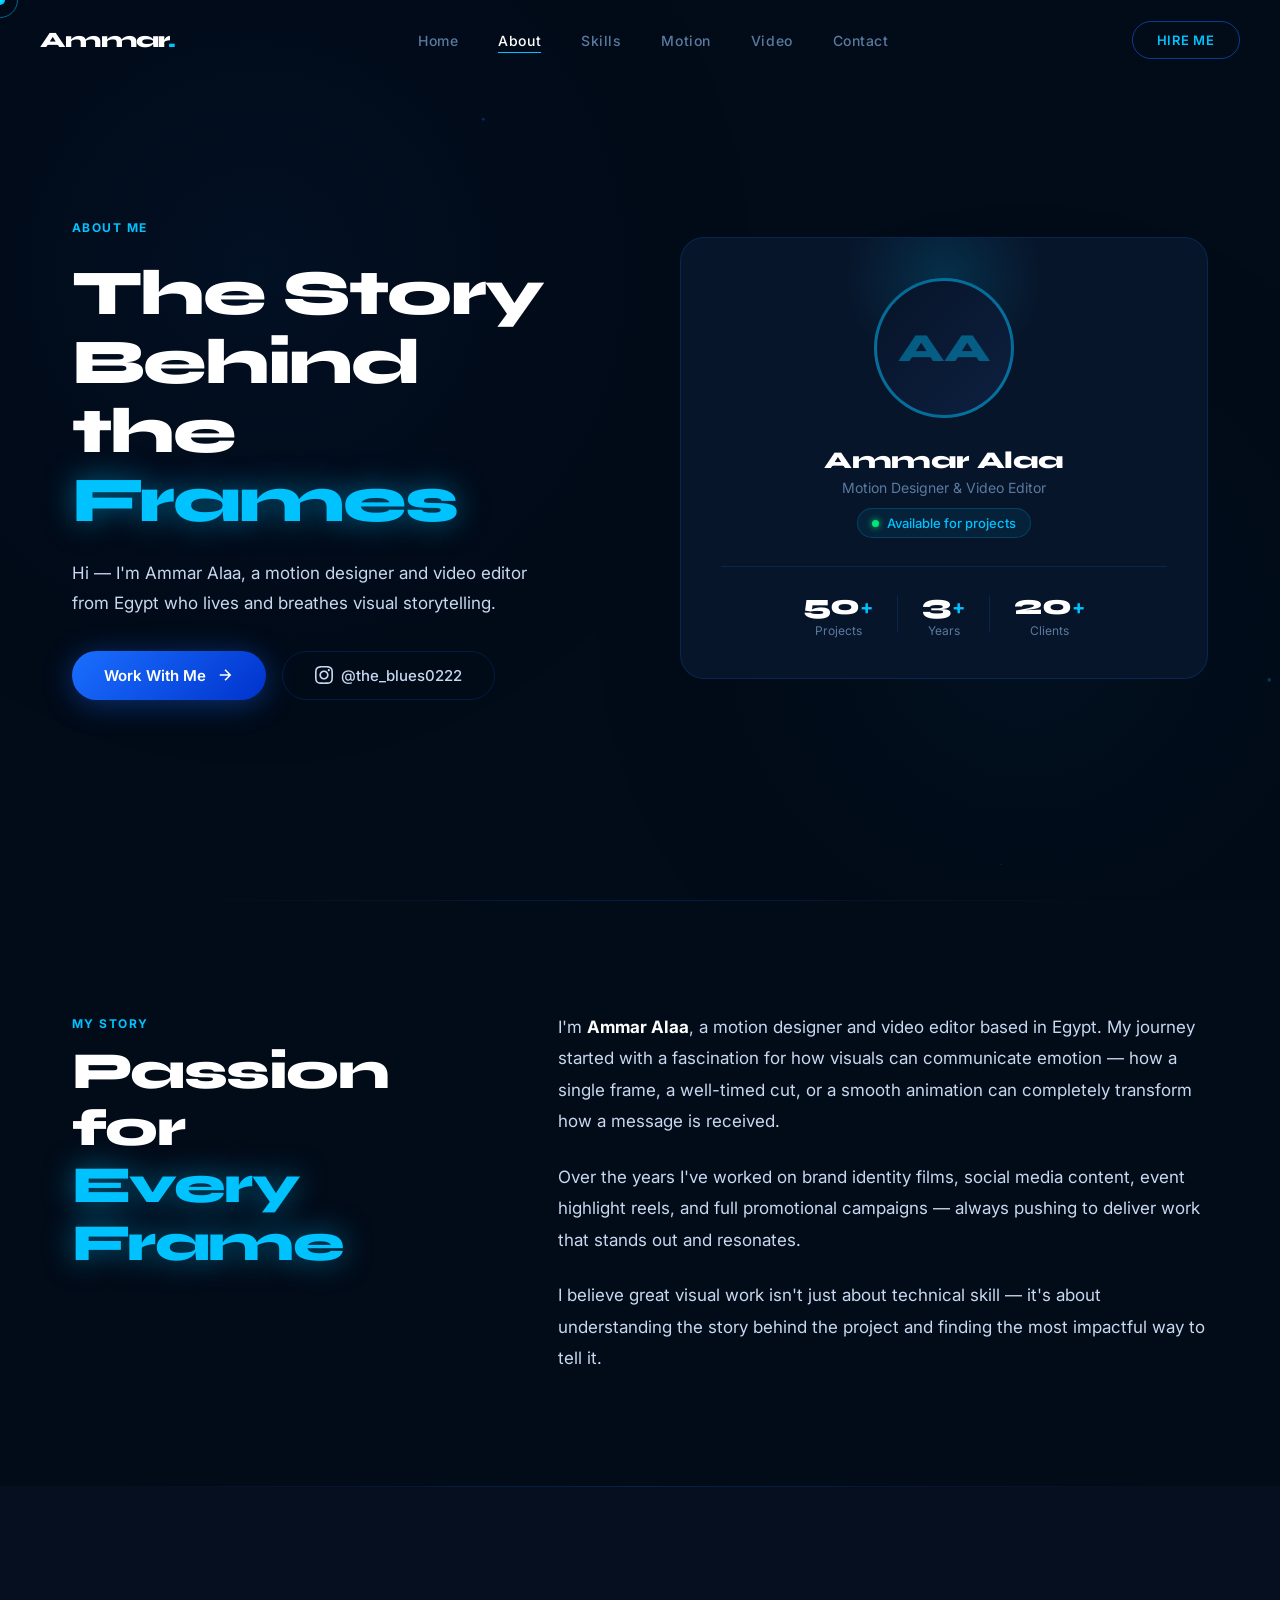
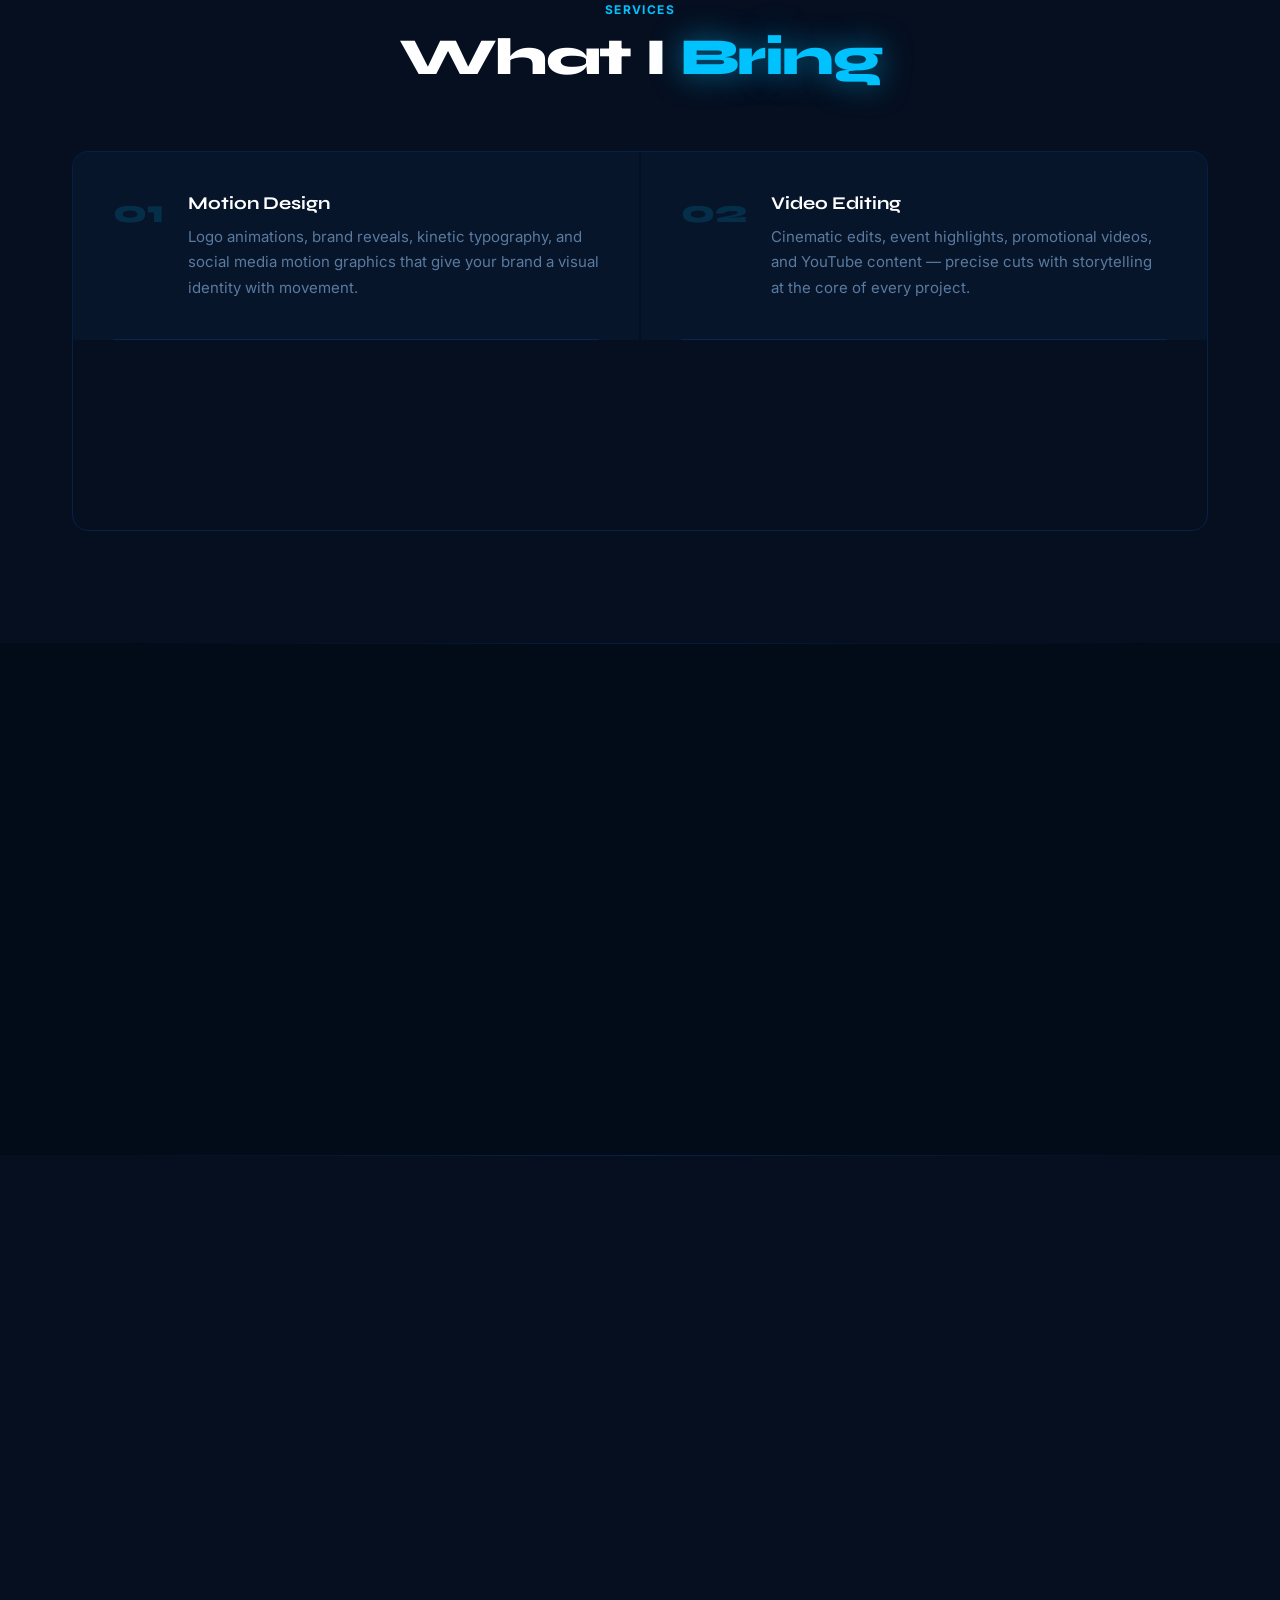
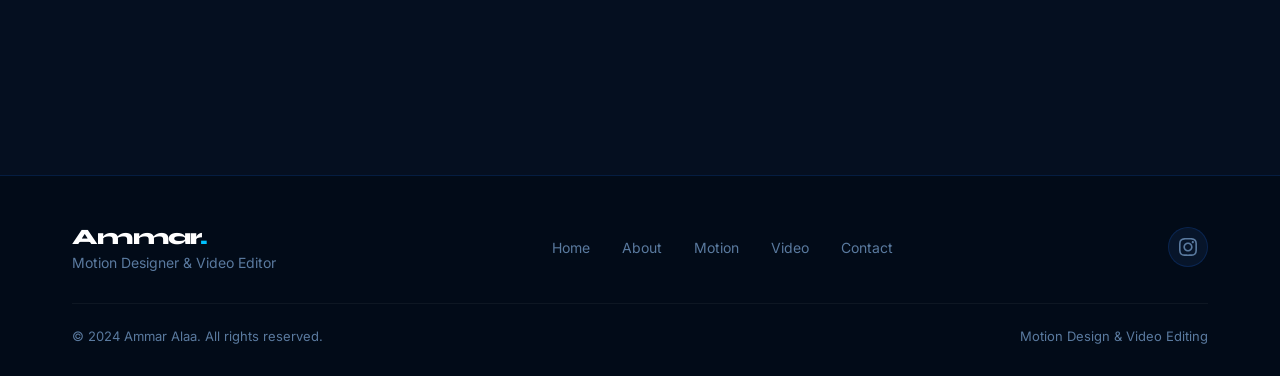
==== about.html @ 3b9b9206 "fix: redesign hero, add logo image, create about page, modernize layout - Hero title: replaced overs" ====
<!DOCTYPE html>
<html lang="en">
<head>
  <meta charset="UTF-8" />
  <meta name="viewport" content="width=device-width, initial-scale=1.0" />
  <title>About — Ammar Alaa | Motion Designer & Video Editor</title>
  <link rel="stylesheet" href="css/style.css" />
  <link rel="stylesheet" href="css/about.css" />
  <link rel="preconnect" href="https://fonts.googleapis.com" />
  <link rel="preconnect" href="https://fonts.gstatic.com" crossorigin />
  <link href="https://fonts.googleapis.com/css2?family=Inter:wght@300;400;500;600;700;800;900&family=Syne:wght@400;500;600;700;800&display=swap" rel="stylesheet" />
</head>
<body>

  <!-- ─── Cursor ─────────────────────────────────────────── -->
  <div class="cursor" id="cursor"></div>
  <div class="cursor-follower" id="cursorFollower"></div>

  <!-- ─── Canvas Background ─────────────────────────────── -->
  <canvas id="bgCanvas"></canvas>

  <!-- ─── Navbar ─────────────────────────────────────────── -->
  <nav class="navbar" id="navbar">
    <a href="index.html" class="nav-logo">
      <img
        src="https://instagram.faly2-1.fna.fbcdn.net/v/t51.82787-19/651922270_18061368350385548_8269420664174821227_n.jpg?efg=eyJ2ZW5jb2RlX3RhZyI6InByb2ZpbGVfcGljLmRqYW5nby4xMDI0LmMyIn0&_nc_ht=instagram.faly2-1.fna.fbcdn.net&_nc_cat=108&_nc_oc=Q6cZ2QFDdHZaktweXOfIg-q0V2TVyUy2GAs2H-69pgtvbw1xKT713alIkFPLZLq218GkVqU&_nc_ohc=6-LmdIyj-yIQ7kNvwHAv8wm&_nc_gid=FzUdGwD9I2L6NrF597cDgA&edm=AP4sbd4BAAAA&ccb=7-5&oh=00_AfyL0ijOa1xOjKyhLEGJe7URQNsnZUNvDwJ5S4Y51QqlrQ&oe=69BF1D57&_nc_sid=7a9f4b"
        alt="Ammar Alaa"
        class="nav-logo-img"
        onerror="this.style.display='none';"
      />
      <span class="logo-name">Ammar<span class="logo-dot">.</span></span>
    </a>
    <ul class="nav-links" id="navLinks">
      <li><a href="index.html" class="nav-link">Home</a></li>
      <li><a href="about.html" class="nav-link active">About</a></li>
      <li><a href="index.html#skills" class="nav-link">Skills</a></li>
      <li><a href="index.html#motion" class="nav-link">Motion</a></li>
      <li><a href="index.html#video" class="nav-link">Video</a></li>
      <li><a href="index.html#contact" class="nav-link">Contact</a></li>
    </ul>
    <a href="index.html#contact" class="btn-nav">Hire Me</a>
    <button class="hamburger" id="hamburger" aria-label="menu">
      <span></span><span></span><span></span>
    </button>
  </nav>

  <!-- ─── ABOUT HERO ─────────────────────────────────────── -->
  <section class="about-hero">
    <div class="container">
      <div class="about-hero-inner">
        <div class="about-hero-text">
          <p class="section-tag reveal-up">About Me</p>
          <h1 class="about-hero-title reveal-up">
            The Story<br/>Behind the<br/><em class="glow-text">Frames</em>
          </h1>
          <p class="about-hero-sub reveal-up">
            Hi — I'm Ammar Alaa, a motion designer and video editor from Egypt
            who lives and breathes visual storytelling.
          </p>
          <div class="about-hero-cta reveal-up">
            <a href="index.html#contact" class="btn-primary">
              <span>Work With Me</span>
              <svg viewBox="0 0 24 24" fill="none" stroke="currentColor" stroke-width="2"><path d="M5 12h14M12 5l7 7-7 7"/></svg>
            </a>
            <a href="https://www.instagram.com/the_blues0222" target="_blank" rel="noopener" class="btn-ghost">
              <svg viewBox="0 0 24 24" fill="currentColor" style="width:18px;height:18px"><path d="M12 2.163c3.204 0 3.584.012 4.85.07 3.252.148 4.771 1.691 4.919 4.919.058 1.265.069 1.645.069 4.849 0 3.205-.012 3.584-.069 4.849-.149 3.225-1.664 4.771-4.919 4.919-1.266.058-1.644.07-4.85.07-3.204 0-3.584-.012-4.849-.07-3.26-.149-4.771-1.699-4.919-4.92-.058-1.265-.07-1.644-.07-4.849 0-3.204.013-3.583.07-4.849.149-3.227 1.664-4.771 4.919-4.919 1.266-.057 1.645-.069 4.849-.069zm0-2.163c-3.259 0-3.667.014-4.947.072-4.358.2-6.78 2.618-6.98 6.98-.059 1.281-.073 1.689-.073 4.948 0 3.259.014 3.668.072 4.948.2 4.358 2.618 6.78 6.98 6.98 1.281.058 1.689.072 4.948.072 3.259 0 3.668-.014 4.948-.072 4.354-.2 6.782-2.618 6.979-6.98.059-1.28.073-1.689.073-4.948 0-3.259-.014-3.667-.072-4.947-.196-4.354-2.617-6.78-6.979-6.98-1.281-.059-1.69-.073-4.949-.073zm0 5.838c-3.403 0-6.162 2.759-6.162 6.162s2.759 6.163 6.162 6.163 6.162-2.759 6.162-6.163c0-3.403-2.759-6.162-6.162-6.162zm0 10.162c-2.209 0-4-1.79-4-4 0-2.209 1.791-4 4-4s4 1.791 4 4c0 2.21-1.791 4-4 4zm6.406-11.845c-.796 0-1.441.645-1.441 1.44s.645 1.44 1.441 1.44c.795 0 1.439-.645 1.439-1.44s-.644-1.44-1.439-1.44z"/></svg>
              @the_blues0222
            </a>
          </div>
        </div>
        <div class="about-hero-visual reveal-right">
          <div class="profile-card">
            <div class="profile-photo-wrap">
              <img
                src="https://instagram.faly2-1.fna.fbcdn.net/v/t51.82787-19/651922270_18061368350385548_8269420664174821227_n.jpg?efg=eyJ2ZW5jb2RlX3RhZyI6InByb2ZpbGVfcGljLmRqYW5nby4xMDI0LmMyIn0&_nc_ht=instagram.faly2-1.fna.fbcdn.net&_nc_cat=108&_nc_oc=Q6cZ2QFDdHZaktweXOfIg-q0V2TVyUy2GAs2H-69pgtvbw1xKT713alIkFPLZLq218GkVqU&_nc_ohc=6-LmdIyj-yIQ7kNvwHAv8wm&_nc_gid=FzUdGwD9I2L6NrF597cDgA&edm=AP4sbd4BAAAA&ccb=7-5&oh=00_AfyL0ijOa1xOjKyhLEGJe7URQNsnZUNvDwJ5S4Y51QqlrQ&oe=69BF1D57&_nc_sid=7a9f4b"
                alt="Ammar Alaa"
                class="profile-photo"
                onerror="this.parentElement.innerHTML='<div class=\'profile-photo-fallback\'>AA</div>'"
              />
              <div class="profile-ring"></div>
              <div class="profile-ring-2"></div>
            </div>
            <div class="profile-info">
              <h2>Ammar Alaa</h2>
              <p>Motion Designer & Video Editor</p>
              <div class="profile-status">
                <span class="pulse-dot"></span>
                Available for projects
              </div>
            </div>
            <div class="profile-stats">
              <div class="pstat">
                <span class="pstat-num" data-count="50">0</span><span class="pstat-plus">+</span>
                <span class="pstat-label">Projects</span>
              </div>
              <div class="pstat-sep"></div>
              <div class="pstat">
                <span class="pstat-num" data-count="3">0</span><span class="pstat-plus">+</span>
                <span class="pstat-label">Years</span>
              </div>
              <div class="pstat-sep"></div>
              <div class="pstat">
                <span class="pstat-num" data-count="20">0</span><span class="pstat-plus">+</span>
                <span class="pstat-label">Clients</span>
              </div>
            </div>
          </div>
        </div>
      </div>
    </div>
  </section>

  <!-- ─── BIO SECTION ────────────────────────────────────── -->
  <section class="bio-section section">
    <div class="container">
      <div class="bio-grid">
        <div class="bio-col reveal-left">
          <p class="section-tag">My Story</p>
          <h2 class="section-title">Passion for<br/><em class="glow-text">Every Frame</em></h2>
        </div>
        <div class="bio-col reveal-right">
          <p class="bio-text">
            I'm <strong>Ammar Alaa</strong>, a motion designer and video editor based in Egypt.
            My journey started with a fascination for how visuals can communicate emotion —
            how a single frame, a well-timed cut, or a smooth animation can completely transform
            how a message is received.
          </p>
          <p class="bio-text">
            Over the years I've worked on brand identity films, social media content,
            event highlight reels, and full promotional campaigns — always pushing to
            deliver work that stands out and resonates.
          </p>
          <p class="bio-text">
            I believe great visual work isn't just about technical skill — it's about
            understanding the story behind the project and finding the most impactful
            way to tell it.
          </p>
        </div>
      </div>
    </div>
  </section>

  <!-- ─── WHAT I DO ──────────────────────────────────────── -->
  <section class="services-section section section-alt">
    <div class="container">
      <div class="section-header reveal-up">
        <p class="section-tag">Services</p>
        <h2 class="section-title">What I <em class="glow-text">Bring</em></h2>
      </div>
      <div class="services-grid">
        <div class="service-item reveal-up" style="--delay:.05s">
          <div class="service-num">01</div>
          <div class="service-content">
            <h3>Motion Design</h3>
            <p>Logo animations, brand reveals, kinetic typography, and social media motion graphics
            that give your brand a visual identity with movement.</p>
          </div>
        </div>
        <div class="service-item reveal-up" style="--delay:.12s">
          <div class="service-num">02</div>
          <div class="service-content">
            <h3>Video Editing</h3>
            <p>Cinematic edits, event highlights, promotional videos, and YouTube content —
            precise cuts with storytelling at the core of every project.</p>
          </div>
        </div>
        <div class="service-item reveal-up" style="--delay:.19s">
          <div class="service-num">03</div>
          <div class="service-content">
            <h3>Visual Effects</h3>
            <p>Compositing, VFX integration, green screen, color grading, and post-production
            work that elevates raw footage into polished final pieces.</p>
          </div>
        </div>
        <div class="service-item reveal-up" style="--delay:.26s">
          <div class="service-num">04</div>
          <div class="service-content">
            <h3>Social Content</h3>
            <p>Short-form content designed for Instagram Reels, TikTok, YouTube Shorts —
            fast, engaging, and crafted to stop the scroll.</p>
          </div>
        </div>
      </div>
    </div>
  </section>

  <!-- ─── TOOLS & SOFTWARE ───────────────────────────────── -->
  <section class="tools-section section">
    <div class="container">
      <div class="section-header reveal-up">
        <p class="section-tag">Toolkit</p>
        <h2 class="section-title">Tools I <em class="glow-text">Master</em></h2>
      </div>
      <div class="tools-grid">
        <div class="tool-card reveal-up" style="--delay:.05s">
          <div class="tool-icon ae">AE</div>
          <span>After Effects</span>
        </div>
        <div class="tool-card reveal-up" style="--delay:.1s">
          <div class="tool-icon pr">Pr</div>
          <span>Premiere Pro</span>
        </div>
        <div class="tool-card reveal-up" style="--delay:.15s">
          <div class="tool-icon ps">Ps</div>
          <span>Photoshop</span>
        </div>
        <div class="tool-card reveal-up" style="--delay:.2s">
          <div class="tool-icon ai">Ai</div>
          <span>Illustrator</span>
        </div>
        <div class="tool-card reveal-up" style="--delay:.25s">
          <div class="tool-icon dv">DV</div>
          <span>DaVinci Resolve</span>
        </div>
        <div class="tool-card reveal-up" style="--delay:.3s">
          <div class="tool-icon c4">C4D</div>
          <span>Cinema 4D</span>
        </div>
      </div>
    </div>
  </section>

  <!-- ─── CTA BANNER ─────────────────────────────────────── -->
  <section class="cta-banner section">
    <div class="container">
      <div class="cta-inner reveal-up">
        <div class="cta-glow-orb"></div>
        <p class="section-tag">Ready to Start?</p>
        <h2 class="cta-title">Let's Build Something<br/><em class="glow-text">Remarkable</em></h2>
        <p class="cta-sub">Have a project in mind? Let's talk about it.</p>
        <div class="cta-btns">
          <a href="index.html#contact" class="btn-primary">
            <span>Get In Touch</span>
            <svg viewBox="0 0 24 24" fill="none" stroke="currentColor" stroke-width="2"><path d="M22 2L11 13M22 2l-7 20-4-9-9-4 20-7z"/></svg>
          </a>
          <a href="index.html#motion" class="btn-ghost">View My Work</a>
        </div>
      </div>
    </div>
  </section>

  <!-- ─── FOOTER ─────────────────────────────────────────── -->
  <footer class="footer">
    <div class="container">
      <div class="footer-top">
        <div class="footer-logo">
          <span class="logo-name">Ammar<span class="logo-dot">.</span></span>
          <p>Motion Designer & Video Editor</p>
        </div>
        <nav class="footer-nav">
          <a href="index.html">Home</a>
          <a href="about.html">About</a>
          <a href="index.html#motion">Motion</a>
          <a href="index.html#video">Video</a>
          <a href="index.html#contact">Contact</a>
        </nav>
        <div class="footer-social">
          <a href="https://www.instagram.com/the_blues0222" target="_blank" rel="noopener" aria-label="Instagram">
            <svg viewBox="0 0 24 24" fill="currentColor"><path d="M12 2.163c3.204 0 3.584.012 4.85.07 3.252.148 4.771 1.691 4.919 4.919.058 1.265.069 1.645.069 4.849 0 3.205-.012 3.584-.069 4.849-.149 3.225-1.664 4.771-4.919 4.919-1.266.058-1.644.07-4.85.07-3.204 0-3.584-.012-4.849-.07-3.26-.149-4.771-1.699-4.919-4.92-.058-1.265-.07-1.644-.07-4.849 0-3.204.013-3.583.07-4.849.149-3.227 1.664-4.771 4.919-4.919 1.266-.057 1.645-.069 4.849-.069zm0-2.163c-3.259 0-3.667.014-4.947.072-4.358.2-6.78 2.618-6.98 6.98-.059 1.281-.073 1.689-.073 4.948 0 3.259.014 3.668.072 4.948.2 4.358 2.618 6.78 6.98 6.98 1.281.058 1.689.072 4.948.072 3.259 0 3.668-.014 4.948-.072 4.354-.2 6.782-2.618 6.979-6.98.059-1.28.073-1.689.073-4.948 0-3.259-.014-3.667-.072-4.947-.196-4.354-2.617-6.78-6.979-6.98-1.281-.059-1.69-.073-4.949-.073zm0 5.838c-3.403 0-6.162 2.759-6.162 6.162s2.759 6.163 6.162 6.163 6.162-2.759 6.162-6.163c0-3.403-2.759-6.162-6.162-6.162zm0 10.162c-2.209 0-4-1.79-4-4 0-2.209 1.791-4 4-4s4 1.791 4 4c0 2.21-1.791 4-4 4zm6.406-11.845c-.796 0-1.441.645-1.441 1.44s.645 1.44 1.441 1.44c.795 0 1.439-.645 1.439-1.44s-.644-1.44-1.439-1.44z"/></svg>
          </a>
        </div>
      </div>
      <div class="footer-bottom">
        <p>© 2024 Ammar Alaa. All rights reserved.</p>
        <p>Motion Design & Video Editing</p>
      </div>
    </div>
  </footer>

  <script src="js/main.js"></script>
</body>
</html>
---- css/style.css ----
/* ══════════════════════════════════════════════════════
   Ammar Alaa Portfolio — Main Stylesheet
   Color Palette: Deep Navy + Electric Blue Neon
   ══════════════════════════════════════════════════════ */

/* ─── Variables ───────────────────────────────────────── */
:root {
  --bg:           #020b18;
  --bg-2:         #050f20;
  --bg-card:      #07152a;
  --bg-card-2:    #091a35;
  --blue:         #1a6fff;
  --blue-neon:    #00c2ff;
  --blue-dark:    #0033cc;
  --blue-glow:    rgba(26, 111, 255, 0.25);
  --blue-glow-2:  rgba(0, 194, 255, 0.15);
  --white:        #ffffff;
  --text:         #c8d8f0;
  --text-muted:   #5a7a9f;
  --border:       rgba(26, 111, 255, 0.18);
  --border-hover: rgba(26, 111, 255, 0.5);
  --radius:       16px;
  --radius-sm:    10px;
  --nav-h:        80px;
  --font-sans:    'Inter', system-ui, sans-serif;
  --font-display: 'Syne', 'Inter', sans-serif;
  --transition:   0.35s cubic-bezier(0.4, 0, 0.2, 1);
}

/* ─── Reset ───────────────────────────────────────────── */
*, *::before, *::after { box-sizing: border-box; margin: 0; padding: 0; }
html { scroll-behavior: smooth; font-size: 16px; }
body {
  font-family: var(--font-sans);
  background: var(--bg);
  color: var(--text);
  overflow-x: hidden;
  cursor: none;
}
a { text-decoration: none; color: inherit; }
ul { list-style: none; }
img, video { max-width: 100%; display: block; }
button { cursor: none; border: none; background: none; font: inherit; }

/* ─── Custom Cursor ───────────────────────────────────── */
.cursor {
  position: fixed;
  width: 10px;
  height: 10px;
  background: var(--blue-neon);
  border-radius: 50%;
  pointer-events: none;
  z-index: 9999;
  transform: translate(-50%, -50%);
  transition: width .15s, height .15s, opacity .15s;
  mix-blend-mode: screen;
}
.cursor-follower {
  position: fixed;
  width: 36px;
  height: 36px;
  border: 1.5px solid rgba(0, 194, 255, 0.5);
  border-radius: 50%;
  pointer-events: none;
  z-index: 9998;
  transform: translate(-50%, -50%);
  transition: all .12s ease;
}
body:hover .cursor { opacity: 1; }

/* ─── Canvas Background ───────────────────────────────── */
#bgCanvas {
  position: fixed;
  top: 0; left: 0;
  width: 100%; height: 100%;
  z-index: 0;
  pointer-events: none;
}

/* ─── Container ───────────────────────────────────────── */
.container {
  max-width: 1200px;
  margin: 0 auto;
  padding: 0 2rem;
  position: relative;
  z-index: 1;
}

/* ─── Navbar ──────────────────────────────────────────── */
.navbar {
  position: fixed;
  top: 0; left: 0; right: 0;
  height: var(--nav-h);
  display: flex;
  align-items: center;
  justify-content: space-between;
  padding: 0 2.5rem;
  z-index: 100;
  transition: background var(--transition), backdrop-filter var(--transition), border-bottom var(--transition);
}
.navbar.scrolled {
  background: rgba(2, 11, 24, 0.85);
  backdrop-filter: blur(20px);
  border-bottom: 1px solid var(--border);
}
/* Logo */
.nav-logo {
  display: flex;
  align-items: center;
  gap: .75rem;
  text-decoration: none;
}
.nav-logo-img {
  width: 38px;
  height: 38px;
  border-radius: 50%;
  object-fit: cover;
  border: 2px solid rgba(0, 194, 255, 0.45);
  box-shadow: 0 0 14px rgba(0, 194, 255, 0.3);
  flex-shrink: 0;
}
.logo-name {
  font-family: var(--font-display);
  font-size: 1.375rem;
  font-weight: 800;
  color: var(--white);
  letter-spacing: -0.03em;
}
.logo-text {
  font-family: var(--font-display);
  font-size: 1.375rem;
  font-weight: 800;
  color: var(--white);
  letter-spacing: -0.03em;
  align-items: center;
}
.logo-dot { color: var(--blue-neon); }
.nav-links {
  display: flex;
  gap: 2.5rem;
  align-items: center;
}
.nav-link {
  font-size: .875rem;
  font-weight: 500;
  color: var(--text-muted);
  letter-spacing: .04em;
  transition: color var(--transition);
  position: relative;
}
.nav-link::after {
  content: '';
  position: absolute;
  bottom: -4px; left: 0;
  width: 0; height: 1px;
  background: var(--blue-neon);
  transition: width var(--transition);
}
.nav-link:hover, .nav-link.active { color: var(--white); }
.nav-link:hover::after, .nav-link.active::after { width: 100%; }

.btn-nav {
  font-size: .8125rem;
  font-weight: 600;
  letter-spacing: .06em;
  text-transform: uppercase;
  padding: .625rem 1.5rem;
  border: 1.5px solid var(--border-hover);
  border-radius: 100px;
  color: var(--blue-neon);
  transition: all var(--transition);
}
.btn-nav:hover {
  background: var(--blue-glow);
  border-color: var(--blue-neon);
  box-shadow: 0 0 20px var(--blue-glow);
}
.hamburger {
  display: none;
  flex-direction: column;
  gap: 5px;
  padding: 6px;
}
.hamburger span {
  display: block;
  width: 24px;
  height: 2px;
  background: var(--white);
  border-radius: 2px;
  transition: var(--transition);
}
.hamburger.open span:nth-child(1) { transform: translateY(7px) rotate(45deg); }
.hamburger.open span:nth-child(2) { opacity: 0; }
.hamburger.open span:nth-child(3) { transform: translateY(-7px) rotate(-45deg); }

/* ─── Buttons ─────────────────────────────────────────── */
.btn-primary {
  display: inline-flex;
  align-items: center;
  gap: .625rem;
  padding: .875rem 2rem;
  background: linear-gradient(135deg, var(--blue), var(--blue-dark));
  color: var(--white);
  font-size: .9375rem;
  font-weight: 600;
  border-radius: 100px;
  transition: all var(--transition);
  box-shadow: 0 4px 30px rgba(26, 111, 255, 0.4);
  position: relative;
  overflow: hidden;
}
.btn-primary::before {
  content: '';
  position: absolute;
  inset: 0;
  background: linear-gradient(135deg, var(--blue-neon), var(--blue));
  opacity: 0;
  transition: opacity var(--transition);
}
.btn-primary:hover { box-shadow: 0 8px 40px rgba(26, 111, 255, 0.6); transform: translateY(-2px); }
.btn-primary:hover::before { opacity: 1; }
.btn-primary span, .btn-primary svg { position: relative; z-index: 1; }
.btn-primary svg { width: 18px; height: 18px; }

.btn-ghost {
  display: inline-flex;
  align-items: center;
  gap: .5rem;
  padding: .875rem 2rem;
  border: 1.5px solid var(--border);
  color: var(--text);
  font-size: .9375rem;
  font-weight: 500;
  border-radius: 100px;
  transition: all var(--transition);
}
.btn-ghost:hover {
  border-color: var(--blue-neon);
  color: var(--white);
  background: var(--blue-glow-2);
}
.btn-full { width: 100%; justify-content: center; border-radius: var(--radius); }

/* ─── Section Shared ──────────────────────────────────── */
.section { padding: 7rem 0; position: relative; z-index: 1; }
.section-alt { background: var(--bg-2); }
.section-header { text-align: center; margin-bottom: 4rem; }
.section-tag {
  display: inline-block;
  font-size: .75rem;
  font-weight: 700;
  letter-spacing: .12em;
  text-transform: uppercase;
  color: var(--blue-neon);
  margin-bottom: .75rem;
}
.section-title {
  font-family: var(--font-display);
  font-size: clamp(2rem, 5vw, 3.25rem);
  font-weight: 800;
  color: var(--white);
  line-height: 1.1;
  letter-spacing: -.03em;
}
.section-desc {
  margin-top: 1rem;
  color: var(--text-muted);
  font-size: 1.0625rem;
  max-width: 540px;
  margin-left: auto;
  margin-right: auto;
}
.glow-text {
  font-style: normal;
  color: var(--blue-neon);
  text-shadow: 0 0 30px rgba(0, 194, 255, 0.5);
}

/* ─── HERO ────────────────────────────────────────────── */
.hero {
  min-height: 100vh;
  display: flex;
  align-items: center;
  justify-content: space-between;
  padding: var(--nav-h) 2.5rem 4rem;
  max-width: 1320px;
  margin: 0 auto;
  gap: 3rem;
  position: relative;
  z-index: 1;
}

.hero-left {
  flex: 1;
  max-width: 600px;
}
.hero-tag {
  display: inline-flex;
  align-items: center;
  gap: .5rem;
  font-size: .8125rem;
  font-weight: 500;
  letter-spacing: .08em;
  color: var(--blue-neon);
  background: rgba(0, 194, 255, 0.1);
  border: 1px solid rgba(0, 194, 255, 0.25);
  padding: .4rem 1rem;
  border-radius: 100px;
  margin-bottom: 1.75rem;
}
.hero-tag::before {
  content: '';
  width: 7px; height: 7px;
  border-radius: 50%;
  background: var(--blue-neon);
  box-shadow: 0 0 8px var(--blue-neon);
  animation: pulse 2s infinite;
}

.hero-role {
  font-size: .8125rem;
  font-weight: 700;
  letter-spacing: .14em;
  text-transform: uppercase;
  color: var(--text-muted);
  margin-bottom: 1rem;
}
.hero-title {
  font-family: var(--font-display);
  font-size: clamp(2.4rem, 4.5vw, 3.75rem);
  font-weight: 900;
  color: var(--white);
  line-height: 1.08;
  letter-spacing: -.03em;
  margin-bottom: 1.5rem;
}
.hero-dot { color: var(--blue-neon); }
.hero-sub {
  font-size: 1.0625rem;
  color: var(--text);
  line-height: 1.7;
  margin-bottom: 2.25rem;
  max-width: 480px;
}
.hero-sub strong { color: var(--white); font-weight: 600; }

.hero-cta {
  display: flex;
  gap: 1rem;
  flex-wrap: wrap;
  margin-bottom: 3.5rem;
}

.hero-stats {
  display: flex;
  align-items: center;
  gap: 2rem;
}
.stat { text-align: center; }
.stat-num {
  font-family: var(--font-display);
  font-size: 2.25rem;
  font-weight: 800;
  color: var(--white);
  line-height: 1;
}
.stat-plus { font-size: 1.5rem; color: var(--blue-neon); font-weight: 700; }
.stat p { font-size: .8125rem; color: var(--text-muted); margin-top: .3rem; }
.stat-divider {
  width: 1px;
  height: 44px;
  background: var(--border);
}

/* ─── Hero Right / Mockup Grid ────────────────────────── */
.hero-right {
  flex: 1;
  max-width: 560px;
  display: flex;
  justify-content: center;
  align-items: center;
}
.mockup-grid {
  position: relative;
  width: 100%;
  height: 520px;
}

.mockup-card {
  position: absolute;
  border-radius: var(--radius);
  overflow: hidden;
  background: var(--bg-card);
  border: 1px solid var(--border);
  cursor: pointer;
  transition: transform var(--transition), box-shadow var(--transition), border-color var(--transition);
}
.mockup-card:hover {
  border-color: var(--border-hover);
  box-shadow: 0 0 40px var(--blue-glow), 0 20px 60px rgba(0,0,0,.5);
}

.card-lg { width: 260px; height: 175px; top: 0; right: 20px; }
.card-sm { width: 180px; height: 130px; top: 200px; right: 80px; }
.card-md { width: 220px; height: 155px; bottom: 80px; right: 10px; }
.card-xs { width: 160px; height: 115px; top: 155px; left: 10px; }

.card-inner {
  position: relative;
  width: 100%;
  height: 100%;
  background: linear-gradient(135deg, #071428 0%, #0a1e3a 100%);
  display: flex;
  flex-direction: column;
  align-items: center;
  justify-content: center;
  gap: 0.75rem;
  padding: 1rem;
}
.card-inner::before {
  content: '';
  position: absolute;
  inset: 0;
  background: repeating-linear-gradient(
    45deg,
    transparent,
    transparent 4px,
    rgba(26, 111, 255, 0.03) 4px,
    rgba(26, 111, 255, 0.03) 5px
  );
}

.card-play {
  width: 44px;
  height: 44px;
  background: rgba(26, 111, 255, 0.15);
  border: 1.5px solid rgba(26, 111, 255, 0.4);
  border-radius: 50%;
  display: flex;
  align-items: center;
  justify-content: center;
  transition: all var(--transition);
  position: relative;
  z-index: 1;
}
.card-play svg {
  width: 18px;
  height: 18px;
  color: var(--blue-neon);
  margin-left: 2px;
}
.mockup-card:hover .card-play {
  background: rgba(0, 194, 255, 0.25);
  border-color: var(--blue-neon);
  box-shadow: 0 0 20px rgba(0, 194, 255, 0.4);
}

.card-label {
  display: flex;
  flex-direction: column;
  align-items: center;
  gap: .25rem;
  position: relative;
  z-index: 1;
}
.card-tag {
  font-size: .65rem;
  font-weight: 600;
  letter-spacing: .1em;
  text-transform: uppercase;
  color: var(--blue-neon);
}
.card-title {
  font-size: .8125rem;
  font-weight: 600;
  color: var(--white);
  text-align: center;
}
.card-xs .card-title { font-size: .75rem; }

.card-glow {
  position: absolute;
  bottom: -20px;
  left: 50%;
  transform: translateX(-50%);
  width: 80%;
  height: 40px;
  background: var(--blue);
  filter: blur(24px);
  opacity: .25;
  border-radius: 50%;
}

/* Floating badges */
.badge-float {
  position: absolute;
  display: flex;
  align-items: center;
  gap: .5rem;
  padding: .5rem 1rem;
  background: rgba(5, 15, 35, 0.9);
  border: 1px solid var(--border);
  border-radius: 100px;
  font-size: .75rem;
  font-weight: 600;
  color: var(--text);
  backdrop-filter: blur(10px);
}
.badge-float-1, .badge-float:first-of-type { bottom: 160px; left: 0; }
.badge-float-2 { bottom: 40px; left: 30px; }
.badge-icon { color: var(--blue-neon); font-size: .875rem; }

/* ─── Floating Animations ─────────────────────────────── */
.floating-1 { animation: float1 6s ease-in-out infinite; }
.floating-2 { animation: float2 7s ease-in-out infinite .5s; }
.floating-3 { animation: float3 5.5s ease-in-out infinite 1s; }
.floating-4 { animation: float1 6.5s ease-in-out infinite 1.5s; }
.floating-5 { animation: float2 7s ease-in-out infinite 2s; }
.floating-6 { animation: float3 6s ease-in-out infinite 0.7s; }

@keyframes float1 {
  0%, 100% { transform: translateY(0) rotate(0deg); }
  33% { transform: translateY(-12px) rotate(.5deg); }
  66% { transform: translateY(-6px) rotate(-.5deg); }
}
@keyframes float2 {
  0%, 100% { transform: translateY(0) rotate(0deg); }
  50% { transform: translateY(-16px) rotate(-1deg); }
}
@keyframes float3 {
  0%, 100% { transform: translateY(0); }
  40% { transform: translateY(-10px) rotate(1deg); }
  80% { transform: translateY(-5px) rotate(-.5deg); }
}
@keyframes pulse {
  0%, 100% { opacity: 1; box-shadow: 0 0 8px var(--blue-neon); }
  50% { opacity: .5; box-shadow: 0 0 3px var(--blue-neon); }
}

/* ─── Scroll Hint ─────────────────────────────────────── */
.hero-scroll-hint {
  position: absolute;
  bottom: 2.5rem;
  left: 50%;
  transform: translateX(-50%);
  display: flex;
  flex-direction: column;
  align-items: center;
  gap: .5rem;
  font-size: .75rem;
  letter-spacing: .1em;
  text-transform: uppercase;
  color: var(--text-muted);
}
.scroll-line {
  width: 1px;
  height: 40px;
  background: linear-gradient(to bottom, var(--blue-neon), transparent);
  animation: scrollDown 2s ease-in-out infinite;
}
@keyframes scrollDown {
  0% { transform: scaleY(0); transform-origin: top; }
  50% { transform: scaleY(1); transform-origin: top; }
  51% { transform: scaleY(1); transform-origin: bottom; }
  100% { transform: scaleY(0); transform-origin: bottom; }
}

/* ─── ABOUT ───────────────────────────────────────────── */
.about-grid {
  display: grid;
  grid-template-columns: 1fr 1.4fr;
  gap: 5rem;
  align-items: center;
}
.about-img-wrap {
  position: relative;
  display: flex;
  justify-content: center;
}
.about-img-placeholder {
  width: 320px;
  height: 420px;
  background: linear-gradient(145deg, #071428, #0d2040);
  border-radius: 24px;
  border: 1px solid var(--border);
  position: relative;
  overflow: hidden;
  display: flex;
  align-items: center;
  justify-content: center;
}
.about-img-placeholder::before {
  content: '';
  position: absolute;
  inset: 0;
  background: radial-gradient(ellipse 60% 80% at 50% 70%, rgba(0, 194, 255, 0.12) 0%, transparent 70%);
}
.about-initials {
  font-family: var(--font-display);
  font-size: 5rem;
  font-weight: 900;
  color: rgba(26, 111, 255, 0.25);
  letter-spacing: -.05em;
  position: relative;
  z-index: 1;
}
.about-img-frame {
  position: absolute;
  inset: 16px;
  border: 1px dashed rgba(26, 111, 255, 0.2);
  border-radius: 16px;
  pointer-events: none;
}
.silhouette-glow {
  position: absolute;
  bottom: 0;
  left: 50%;
  transform: translateX(-50%);
  width: 200px;
  height: 200px;
  background: radial-gradient(circle, rgba(0, 194, 255, 0.2), transparent 70%);
  border-radius: 50%;
}
.about-badge-wrap {
  position: absolute;
  bottom: -16px;
  right: -16px;
}
.about-badge {
  display: flex;
  align-items: center;
  gap: .5rem;
  padding: .625rem 1.125rem;
  background: rgba(5, 15, 35, 0.95);
  border: 1px solid var(--border-hover);
  border-radius: 100px;
  font-size: .8125rem;
  font-weight: 600;
  color: var(--white);
  backdrop-filter: blur(20px);
  box-shadow: 0 8px 32px rgba(0,0,0,.4);
}
.pulse {
  width: 8px; height: 8px;
  border-radius: 50%;
  background: #00e676;
  box-shadow: 0 0 8px #00e676;
  animation: pulse 2s infinite;
}

.about-content { display: flex; flex-direction: column; gap: 1.5rem; }
.about-text {
  font-size: 1rem;
  line-height: 1.8;
  color: var(--text);
}
.about-text strong { color: var(--white); }

.about-tools {
  display: flex;
  flex-wrap: wrap;
  gap: .625rem;
}
.tool-tag {
  font-size: .8125rem;
  font-weight: 500;
  padding: .375rem .875rem;
  background: rgba(26, 111, 255, 0.1);
  border: 1px solid var(--border);
  border-radius: 100px;
  color: var(--text);
  transition: all var(--transition);
}
.tool-tag:hover {
  border-color: var(--blue-neon);
  color: var(--blue-neon);
  background: rgba(0, 194, 255, 0.08);
}

.social-link {
  display: inline-flex;
  align-items: center;
  gap: .5rem;
  font-size: .875rem;
  font-weight: 500;
  color: var(--blue-neon);
  transition: opacity var(--transition);
}
.social-link svg { width: 18px; height: 18px; }
.social-link:hover { opacity: .75; }

/* ─── SKILLS ──────────────────────────────────────────── */
.skills-grid {
  display: grid;
  grid-template-columns: repeat(3, 1fr);
  gap: 1.5rem;
}
.skill-card {
  background: var(--bg-card);
  border: 1px solid var(--border);
  border-radius: var(--radius);
  padding: 2.25rem;
  transition: all var(--transition);
  animation-delay: var(--delay, 0s);
  position: relative;
  overflow: hidden;
}
.skill-card::before {
  content: '';
  position: absolute;
  top: 0; left: 0; right: 0;
  height: 2px;
  background: linear-gradient(90deg, var(--blue), var(--blue-neon));
  transform: scaleX(0);
  transform-origin: left;
  transition: transform var(--transition);
}
.skill-card:hover {
  border-color: var(--border-hover);
  background: var(--bg-card-2);
  box-shadow: 0 8px 40px var(--blue-glow);
  transform: translateY(-4px);
}
.skill-card:hover::before { transform: scaleX(1); }

.skill-icon {
  width: 52px; height: 52px;
  background: rgba(26, 111, 255, 0.12);
  border: 1px solid var(--border);
  border-radius: var(--radius-sm);
  display: flex;
  align-items: center;
  justify-content: center;
  margin-bottom: 1.5rem;
  transition: all var(--transition);
}
.skill-card:hover .skill-icon {
  background: rgba(0, 194, 255, 0.15);
  border-color: var(--blue-neon);
}
.skill-icon svg {
  width: 26px; height: 26px;
  color: var(--blue-neon);
}
.skill-card h3 {
  font-family: var(--font-display);
  font-size: 1.25rem;
  font-weight: 700;
  color: var(--white);
  margin-bottom: .875rem;
}
.skill-card > p {
  font-size: .9375rem;
  color: var(--text-muted);
  line-height: 1.7;
  margin-bottom: 1.5rem;
}
.skill-list {
  display: flex;
  flex-direction: column;
  gap: .5rem;
}
.skill-list li {
  font-size: .875rem;
  color: var(--text);
  padding-left: 1.125rem;
  position: relative;
}
.skill-list li::before {
  content: '▸';
  position: absolute;
  left: 0;
  color: var(--blue-neon);
  font-size: .75rem;
}

/* ─── PROJECTS ────────────────────────────────────────── */
.projects-grid {
  display: grid;
  grid-template-columns: repeat(auto-fill, minmax(320px, 1fr));
  gap: 1.5rem;
}
.project-card {
  background: var(--bg-card);
  border: 1px solid var(--border);
  border-radius: var(--radius);
  overflow: hidden;
  transition: all var(--transition);
}
.project-card:hover {
  border-color: var(--border-hover);
  transform: translateY(-6px);
  box-shadow: 0 20px 60px rgba(0,0,0,.5), 0 0 40px var(--blue-glow);
}

.project-thumb {
  position: relative;
  aspect-ratio: 16/9;
  background: linear-gradient(135deg, #071428, #0a1e3a);
  overflow: hidden;
}
.project-thumb video, .project-thumb img {
  width: 100%;
  height: 100%;
  object-fit: cover;
  transition: transform .6s ease;
}
.project-card:hover .project-thumb video,
.project-card:hover .project-thumb img { transform: scale(1.05); }

.project-overlay {
  position: absolute;
  inset: 0;
  background: rgba(2, 11, 24, 0.5);
  display: flex;
  align-items: center;
  justify-content: center;
  opacity: 0;
  transition: opacity var(--transition);
}
.project-card:hover .project-overlay { opacity: 1; }
.play-btn {
  width: 56px; height: 56px;
  background: rgba(26, 111, 255, 0.9);
  border-radius: 50%;
  display: flex;
  align-items: center;
  justify-content: center;
  font-size: 1.25rem;
  color: var(--white);
  backdrop-filter: blur(8px);
  transition: transform var(--transition);
}
.play-btn:hover { transform: scale(1.1); }

.project-info {
  padding: 1.25rem 1.5rem;
}
.project-cat {
  font-size: .75rem;
  font-weight: 600;
  letter-spacing: .1em;
  text-transform: uppercase;
  color: var(--blue-neon);
  display: block;
  margin-bottom: .375rem;
}
.project-name {
  font-family: var(--font-display);
  font-size: 1.125rem;
  font-weight: 700;
  color: var(--white);
  margin-bottom: .5rem;
}
.project-info .project-desc {
  font-size: .875rem;
  color: var(--text-muted);
  line-height: 1.6;
}

/* ─── Coming Soon Card ────────────────────────────────── */
.coming-soon-card {
  grid-column: 1 / -1;
  display: flex;
  flex-direction: column;
  align-items: center;
  justify-content: center;
  gap: 1rem;
  padding: 5rem 2rem;
  background: var(--bg-card);
  border: 1.5px dashed var(--border);
  border-radius: var(--radius);
  text-align: center;
}
.cs-icon {
  font-size: 2.5rem;
  color: var(--blue-neon);
  opacity: .5;
}
.coming-soon-card h3 {
  font-family: var(--font-display);
  font-size: 1.5rem;
  font-weight: 700;
  color: var(--white);
}
.coming-soon-card p {
  color: var(--text-muted);
  font-size: .9375rem;
}

/* ─── CONTACT ─────────────────────────────────────────── */
.contact-inner {
  display: grid;
  grid-template-columns: 1fr 1.2fr;
  gap: 5rem;
  align-items: start;
}
.contact-content { display: flex; flex-direction: column; gap: 1.5rem; padding-top: 1rem; }
.contact-text {
  font-size: 1rem;
  line-height: 1.8;
  color: var(--text);
  max-width: 440px;
}
.contact-socials { display: flex; gap: 1rem; flex-wrap: wrap; }
.social-btn {
  display: inline-flex;
  align-items: center;
  gap: .5rem;
  padding: .625rem 1.25rem;
  background: rgba(26, 111, 255, 0.1);
  border: 1px solid var(--border);
  border-radius: 100px;
  font-size: .875rem;
  font-weight: 500;
  color: var(--text);
  transition: all var(--transition);
}
.social-btn svg { width: 16px; height: 16px; }
.social-btn:hover {
  border-color: var(--blue-neon);
  color: var(--blue-neon);
  background: rgba(0, 194, 255, 0.08);
}

/* ─── Form ────────────────────────────────────────────── */
.contact-form {
  display: flex;
  flex-direction: column;
  gap: 1.25rem;
}
.form-group {
  display: flex;
  flex-direction: column;
  gap: .5rem;
}
.form-group label {
  font-size: .8125rem;
  font-weight: 600;
  letter-spacing: .06em;
  color: var(--text-muted);
  text-transform: uppercase;
}
.form-group input,
.form-group select,
.form-group textarea {
  background: var(--bg-card);
  border: 1.5px solid var(--border);
  border-radius: var(--radius-sm);
  padding: .875rem 1.125rem;
  font-family: var(--font-sans);
  font-size: .9375rem;
  color: var(--white);
  transition: border-color var(--transition), box-shadow var(--transition);
  outline: none;
  resize: vertical;
  -webkit-appearance: none;
  appearance: none;
}
.form-group input::placeholder,
.form-group textarea::placeholder { color: var(--text-muted); }
.form-group select { cursor: pointer; }
.form-group select option { background: #071428; color: var(--white); }
.form-group input:focus,
.form-group select:focus,
.form-group textarea:focus {
  border-color: var(--blue-neon);
  box-shadow: 0 0 0 3px rgba(0, 194, 255, 0.1);
}

/* ─── FOOTER ──────────────────────────────────────────── */
.footer {
  position: relative;
  z-index: 1;
  border-top: 1px solid var(--border);
  padding: 3rem 0 2rem;
}
.footer-top {
  display: flex;
  align-items: center;
  justify-content: space-between;
  gap: 2rem;
  margin-bottom: 2rem;
  flex-wrap: wrap;
}
.footer-logo p {
  font-size: .875rem;
  color: var(--text-muted);
  margin-top: .25rem;
}
.footer-nav {
  display: flex;
  gap: 2rem;
  flex-wrap: wrap;
}
.footer-nav a {
  font-size: .875rem;
  color: var(--text-muted);
  transition: color var(--transition);
}
.footer-nav a:hover { color: var(--white); }
.footer-social {
  display: flex;
  gap: 1rem;
}
.footer-social a {
  width: 40px; height: 40px;
  display: flex;
  align-items: center;
  justify-content: center;
  background: var(--bg-card);
  border: 1px solid var(--border);
  border-radius: 50%;
  color: var(--text-muted);
  transition: all var(--transition);
}
.footer-social a:hover {
  border-color: var(--blue-neon);
  color: var(--blue-neon);
  background: rgba(0, 194, 255, 0.08);
}
.footer-social svg { width: 18px; height: 18px; }
.footer-bottom {
  display: flex;
  align-items: center;
  justify-content: space-between;
  padding-top: 1.5rem;
  border-top: 1px solid rgba(255,255,255,.05);
  font-size: .8125rem;
  color: var(--text-muted);
  flex-wrap: wrap;
  gap: .5rem;
}

/* ─── Glassmorphism Glow Lines ────────────────────────── */
.section::before {
  content: '';
  position: absolute;
  top: 0; left: 10%; right: 10%;
  height: 1px;
  background: linear-gradient(90deg, transparent, var(--border), transparent);
  pointer-events: none;
}

/* ─── Reveal Animations ───────────────────────────────── */
.reveal-up, .reveal-left, .reveal-right {
  opacity: 0;
  transition: opacity .7s ease, transform .7s ease;
}
.reveal-up { transform: translateY(30px); }
.reveal-left { transform: translateX(-40px); }
.reveal-right { transform: translateX(40px); }

.reveal-up.in-view,
.reveal-left.in-view,
.reveal-right.in-view {
  opacity: 1;
  transform: translate(0);
}

/* ─── Responsive ──────────────────────────────────────── */
@media (max-width: 1024px) {
  .hero { padding-top: calc(var(--nav-h) + 2rem); }
  .about-grid { grid-template-columns: 1fr; gap: 3rem; }
  .about-img-wrap { justify-content: center; }
  .skills-grid { grid-template-columns: repeat(2, 1fr); }
  .contact-inner { grid-template-columns: 1fr; gap: 3rem; }
}

@media (max-width: 900px) {
  .hero {
    flex-direction: column;
    text-align: center;
    padding: calc(var(--nav-h) + 1rem) 1.5rem 3rem;
    min-height: unset;
    padding-top: calc(var(--nav-h) + 4rem);
  }
  .hero-left { max-width: 100%; }
  .hero-tag { display: none; }
  .hero-cta { justify-content: center; }
  .hero-stats { justify-content: center; }
  .hero-sub { margin: 0 auto 2rem; }
  .hero-right {
    max-width: 480px;
    width: 100%;
  }
  .mockup-grid { height: 380px; }
  .card-lg { width: 200px; height: 140px; right: 10px; }
  .card-sm { width: 150px; height: 110px; right: 40px; top: 160px; }
  .card-md { width: 180px; height: 125px; bottom: 60px; right: 0; }
  .card-xs { width: 140px; height: 100px; left: 5px; }
}

@media (max-width: 768px) {
  :root { --nav-h: 70px; }
  .nav-links { display: none; }
  .btn-nav { display: none; }
  .hamburger { display: flex; }
  .nav-links.open {
    display: flex;
    flex-direction: column;
    position: fixed;
    top: var(--nav-h); left: 0; right: 0;
    background: rgba(2, 11, 24, 0.97);
    backdrop-filter: blur(20px);
    padding: 2rem;
    gap: 1.5rem;
    border-bottom: 1px solid var(--border);
    text-align: center;
  }
  .nav-link { font-size: 1.125rem; }
  .skills-grid { grid-template-columns: 1fr; }
  .footer-top { flex-direction: column; text-align: center; }
  .footer-nav { justify-content: center; }
  .footer-social { justify-content: center; }
  .footer-bottom { flex-direction: column; text-align: center; }
  .section { padding: 5rem 0; }
}

@media (max-width: 480px) {
  .container { padding: 0 1.25rem; }
  .hero-stats { gap: 1.25rem; }
  .stat-num { font-size: 1.75rem; }
  .projects-grid { grid-template-columns: 1fr; }
  .about-img-placeholder { width: 280px; height: 360px; }
}
---- css/about.css ----
/* ══════════════════════════════════════════════════════
   About Page — Specific Styles
   ══════════════════════════════════════════════════════ */

/* ─── About Hero ──────────────────────────────────────── */
.about-hero {
  min-height: 100vh;
  display: flex;
  align-items: center;
  padding: var(--nav-h) 0 4rem;
  position: relative;
  z-index: 1;
}
.about-hero-inner {
  display: grid;
  grid-template-columns: 1fr 1fr;
  gap: 5rem;
  align-items: center;
}
.about-hero-title {
  font-family: var(--font-display);
  font-size: clamp(2.5rem, 5vw, 4rem);
  font-weight: 900;
  color: var(--white);
  line-height: 1.08;
  letter-spacing: -.03em;
  margin: .75rem 0 1.5rem;
}
.about-hero-sub {
  font-size: 1.0625rem;
  color: var(--text);
  line-height: 1.75;
  max-width: 460px;
  margin-bottom: 2rem;
}
.about-hero-cta {
  display: flex;
  gap: 1rem;
  flex-wrap: wrap;
}

/* ─── Profile Card ────────────────────────────────────── */
.profile-card {
  background: var(--bg-card);
  border: 1px solid var(--border);
  border-radius: 24px;
  padding: 2.5rem;
  display: flex;
  flex-direction: column;
  align-items: center;
  gap: 1.75rem;
  position: relative;
  overflow: hidden;
  backdrop-filter: blur(20px);
}
.profile-card::before {
  content: '';
  position: absolute;
  top: -60px; left: 50%;
  transform: translateX(-50%);
  width: 200px; height: 200px;
  background: radial-gradient(circle, rgba(0, 194, 255, 0.15), transparent 70%);
  border-radius: 50%;
  pointer-events: none;
}

.profile-photo-wrap {
  position: relative;
  width: 140px;
  height: 140px;
}
.profile-photo {
  width: 140px;
  height: 140px;
  border-radius: 50%;
  object-fit: cover;
  border: 3px solid rgba(0, 194, 255, 0.5);
  box-shadow: 0 0 40px rgba(0, 194, 255, 0.25);
  position: relative;
  z-index: 2;
}
.profile-photo-fallback {
  width: 140px;
  height: 140px;
  border-radius: 50%;
  background: linear-gradient(135deg, #071428, #0d2040);
  border: 3px solid rgba(0, 194, 255, 0.5);
  display: flex;
  align-items: center;
  justify-content: center;
  font-family: var(--font-display);
  font-size: 2.5rem;
  font-weight: 900;
  color: rgba(0, 194, 255, 0.4);
  position: relative;
  z-index: 2;
}
.profile-ring {
  position: absolute;
  inset: -8px;
  border-radius: 50%;
  border: 1.5px solid rgba(0, 194, 255, 0.2);
  animation: ringPulse 3s ease-in-out infinite;
}
.profile-ring-2 {
  position: absolute;
  inset: -18px;
  border-radius: 50%;
  border: 1px solid rgba(0, 194, 255, 0.1);
  animation: ringPulse 3s ease-in-out infinite .5s;
}
@keyframes ringPulse {
  0%, 100% { opacity: 1; transform: scale(1); }
  50% { opacity: .4; transform: scale(1.03); }
}

.profile-info {
  text-align: center;
}
.profile-info h2 {
  font-family: var(--font-display);
  font-size: 1.5rem;
  font-weight: 800;
  color: var(--white);
  letter-spacing: -.02em;
  margin-bottom: .25rem;
}
.profile-info p {
  font-size: .875rem;
  color: var(--text-muted);
  margin-bottom: .75rem;
}
.profile-status {
  display: inline-flex;
  align-items: center;
  gap: .5rem;
  font-size: .8125rem;
  font-weight: 500;
  color: var(--blue-neon);
  background: rgba(0, 194, 255, 0.08);
  border: 1px solid rgba(0, 194, 255, 0.2);
  padding: .35rem .875rem;
  border-radius: 100px;
}
.pulse-dot {
  width: 7px;
  height: 7px;
  border-radius: 50%;
  background: #00e676;
  box-shadow: 0 0 6px #00e676;
  animation: pulse 2s infinite;
}

.profile-stats {
  display: flex;
  align-items: center;
  gap: 1.5rem;
  width: 100%;
  justify-content: center;
  padding-top: 1.5rem;
  border-top: 1px solid var(--border);
}
.pstat {
  text-align: center;
}
.pstat-num {
  font-family: var(--font-display);
  font-size: 1.75rem;
  font-weight: 800;
  color: var(--white);
  line-height: 1;
}
.pstat-plus { color: var(--blue-neon); font-weight: 700; font-size: 1.25rem; }
.pstat-label {
  display: block;
  font-size: .75rem;
  color: var(--text-muted);
  margin-top: .25rem;
}
.pstat-sep {
  width: 1px;
  height: 36px;
  background: var(--border);
}

/* ─── Bio ─────────────────────────────────────────────── */
.bio-grid {
  display: grid;
  grid-template-columns: 1fr 1.6fr;
  gap: 5rem;
  align-items: start;
}
.bio-text {
  font-size: 1.0625rem;
  line-height: 1.85;
  color: var(--text);
  margin-bottom: 1.5rem;
}
.bio-text:last-child { margin-bottom: 0; }
.bio-text strong { color: var(--white); }

/* ─── Services ────────────────────────────────────────── */
.services-grid {
  display: grid;
  grid-template-columns: repeat(2, 1fr);
  gap: 1.5px;
  border: 1px solid var(--border);
  border-radius: var(--radius);
  overflow: hidden;
}
.service-item {
  background: var(--bg-card);
  padding: 2.5rem;
  display: flex;
  gap: 1.5rem;
  transition: background var(--transition);
  position: relative;
}
.service-item::after {
  content: '';
  position: absolute;
  bottom: 0; left: 2.5rem; right: 2.5rem;
  height: 1px;
  background: var(--border);
}
.service-item:hover { background: var(--bg-card-2); }
.service-num {
  font-family: var(--font-display);
  font-size: 2rem;
  font-weight: 900;
  color: rgba(0, 194, 255, 0.15);
  line-height: 1;
  flex-shrink: 0;
  padding-top: .25rem;
}
.service-content h3 {
  font-family: var(--font-display);
  font-size: 1.125rem;
  font-weight: 700;
  color: var(--white);
  margin-bottom: .625rem;
}
.service-content p {
  font-size: .9375rem;
  color: var(--text-muted);
  line-height: 1.7;
}

/* ─── Tools ───────────────────────────────────────────── */
.tools-grid {
  display: grid;
  grid-template-columns: repeat(6, 1fr);
  gap: 1rem;
}
.tool-card {
  display: flex;
  flex-direction: column;
  align-items: center;
  gap: .875rem;
  padding: 1.75rem 1rem;
  background: var(--bg-card);
  border: 1px solid var(--border);
  border-radius: var(--radius);
  transition: all var(--transition);
}
.tool-card:hover {
  border-color: var(--border-hover);
  background: var(--bg-card-2);
  transform: translateY(-4px);
  box-shadow: 0 8px 30px var(--blue-glow);
}
.tool-card span {
  font-size: .8125rem;
  font-weight: 500;
  color: var(--text-muted);
  text-align: center;
}
.tool-icon {
  width: 48px; height: 48px;
  border-radius: 12px;
  display: flex;
  align-items: center;
  justify-content: center;
  font-size: .875rem;
  font-weight: 800;
  letter-spacing: -.02em;
  color: #fff;
}
.tool-icon.ae  { background: linear-gradient(135deg, #00005b, #9999ff); }
.tool-icon.pr  { background: linear-gradient(135deg, #2d0a31, #e87cff); }
.tool-icon.ps  { background: linear-gradient(135deg, #001e36, #31a8ff); }
.tool-icon.ai  { background: linear-gradient(135deg, #300900, #ff9a00); }
.tool-icon.dv  { background: linear-gradient(135deg, #1a0000, #e8c37b); }
.tool-icon.c4  { background: linear-gradient(135deg, #001020, #0082c8); }

/* ─── CTA Banner ──────────────────────────────────────── */
.cta-banner { background: var(--bg-2); }
.cta-inner {
  text-align: center;
  padding: 4rem 2rem;
  position: relative;
  overflow: hidden;
  background: var(--bg-card);
  border: 1px solid var(--border);
  border-radius: 24px;
}
.cta-glow-orb {
  position: absolute;
  top: 50%; left: 50%;
  transform: translate(-50%, -50%);
  width: 400px; height: 200px;
  background: radial-gradient(ellipse, rgba(0, 194, 255, 0.08), transparent 70%);
  border-radius: 50%;
  pointer-events: none;
}
.cta-title {
  font-family: var(--font-display);
  font-size: clamp(1.75rem, 4vw, 3rem);
  font-weight: 900;
  color: var(--white);
  letter-spacing: -.03em;
  line-height: 1.1;
  margin: .75rem 0 1rem;
  position: relative;
}
.cta-sub {
  color: var(--text-muted);
  font-size: 1rem;
  margin-bottom: 2rem;
  position: relative;
}
.cta-btns {
  display: flex;
  gap: 1rem;
  justify-content: center;
  flex-wrap: wrap;
  position: relative;
}

/* ─── Responsive ──────────────────────────────────────── */
@media (max-width: 1024px) {
  .tools-grid { grid-template-columns: repeat(3, 1fr); }
}

@media (max-width: 900px) {
  .about-hero-inner {
    grid-template-columns: 1fr;
    text-align: center;
    gap: 3rem;
  }
  .about-hero-sub { margin-left: auto; margin-right: auto; }
  .about-hero-cta { justify-content: center; }
  .about-hero-visual { display: flex; justify-content: center; }
  .profile-card { max-width: 380px; }
  .bio-grid { grid-template-columns: 1fr; gap: 2rem; }
  .services-grid { grid-template-columns: 1fr; }
}

@media (max-width: 768px) {
  .tools-grid { grid-template-columns: repeat(2, 1fr); }
  .about-hero { min-height: unset; padding-top: calc(var(--nav-h) + 3rem); }
}

@media (max-width: 480px) {
  .tools-grid { grid-template-columns: repeat(3, 1fr); }
  .tool-card { padding: 1.25rem .75rem; }
  .tool-icon { width: 40px; height: 40px; font-size: .75rem; }
}
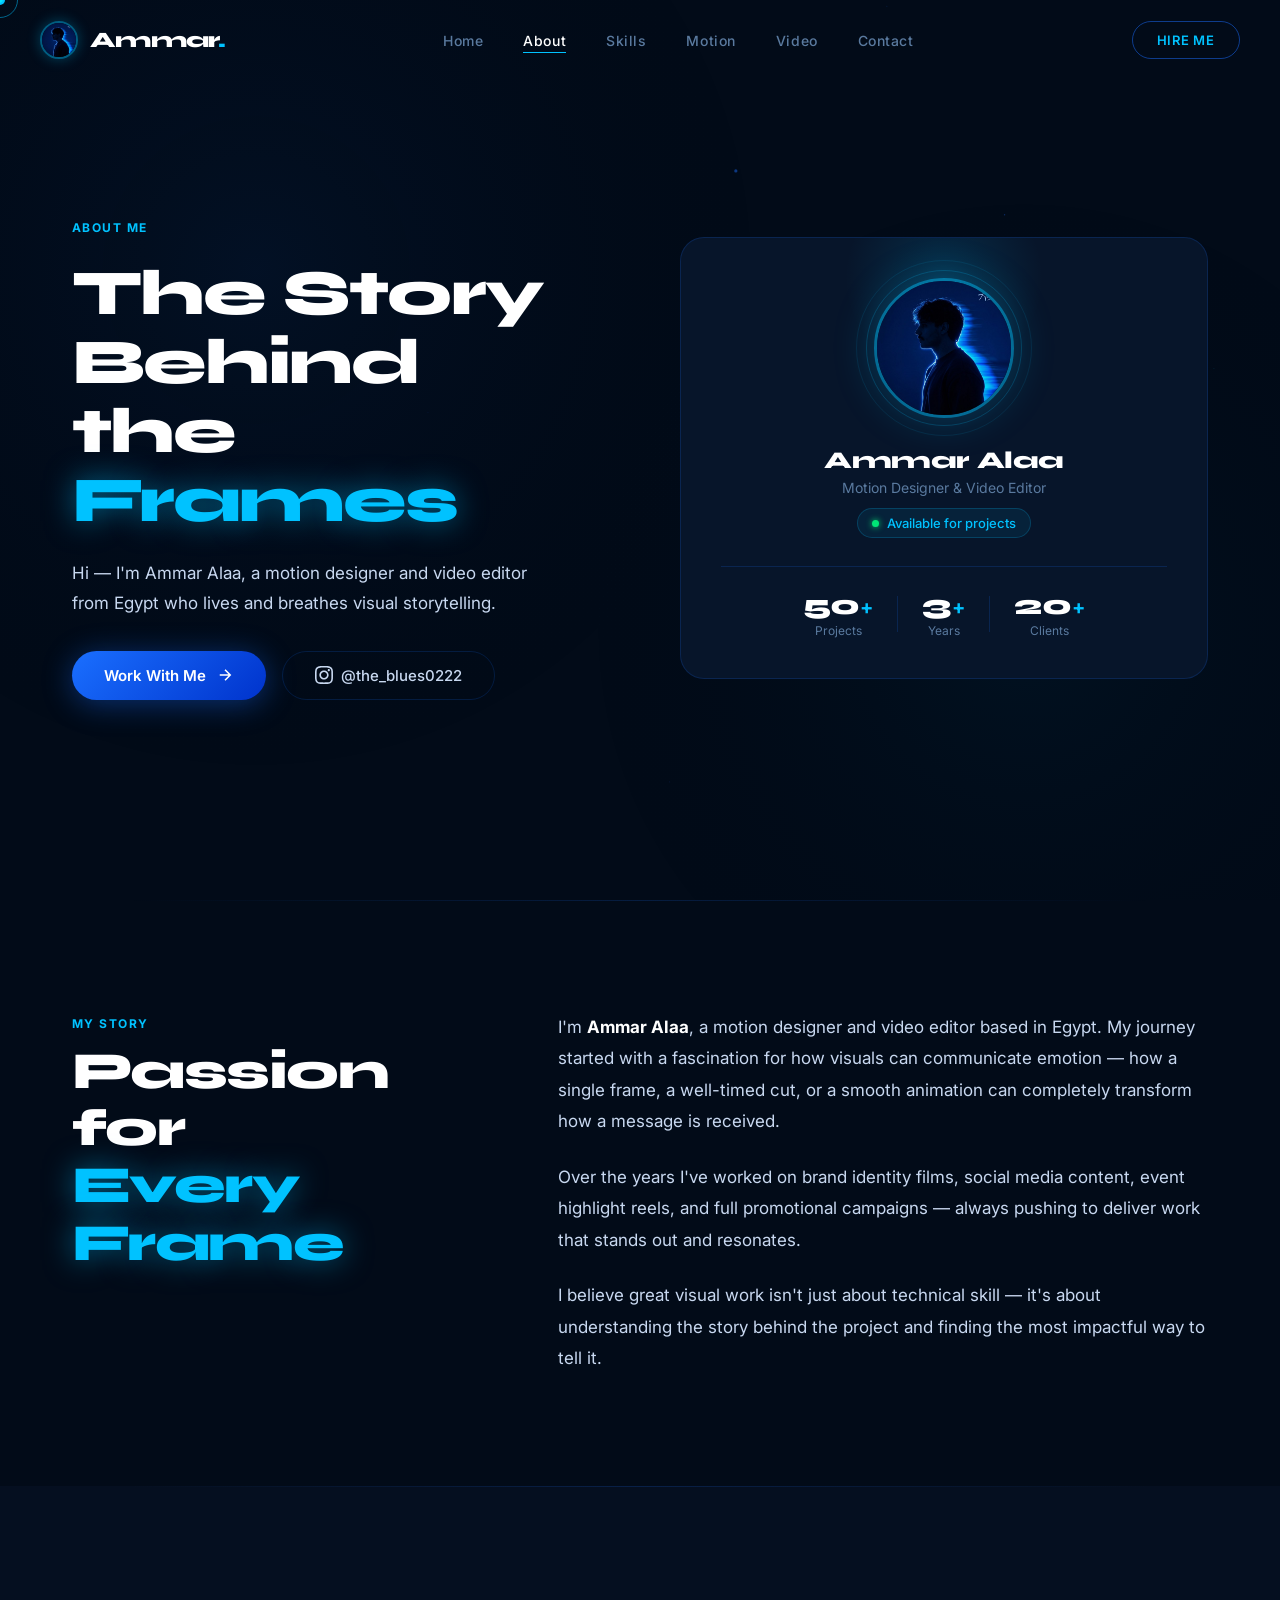
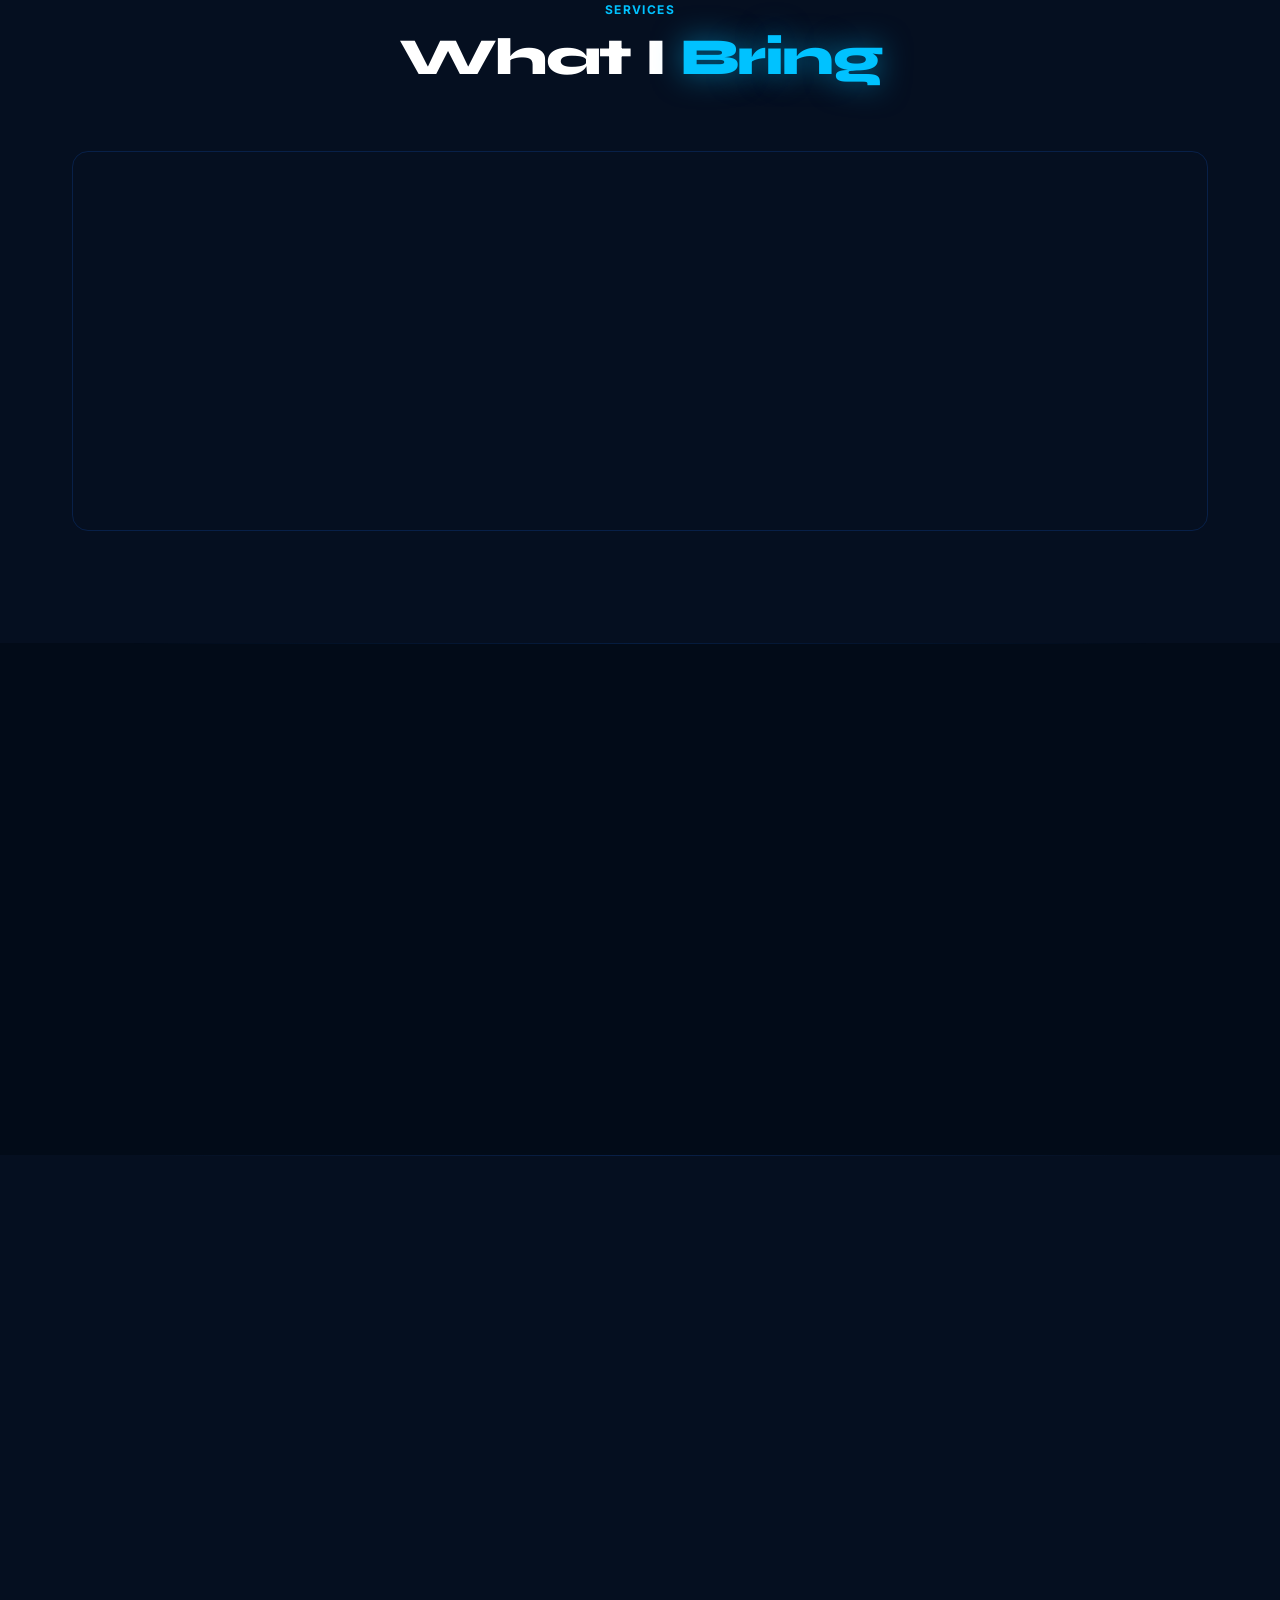
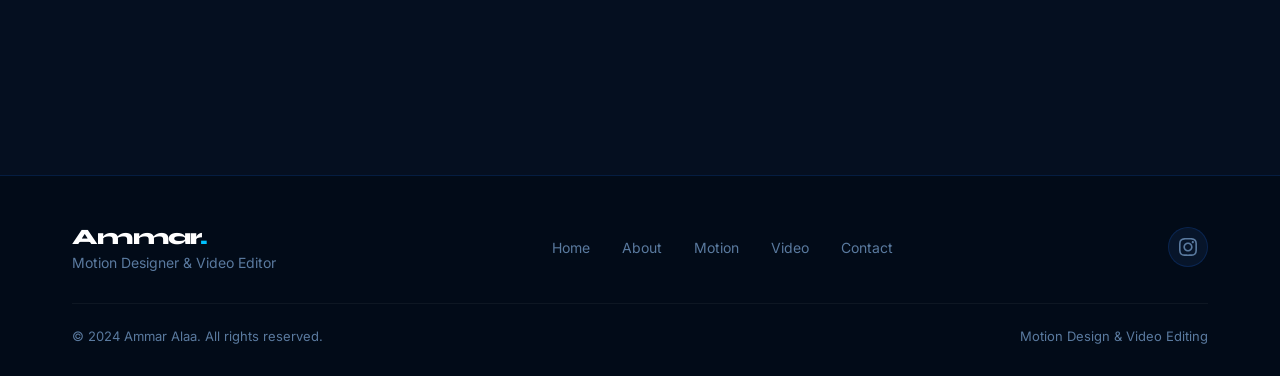
==== commit dbf36564: "feat: use local profile photo from GitHub assets - Moved uploaded profile photo to assets/ammar-prof" ====
--- a/about.html
+++ b/about.html
@@ -23,7 +23,7 @@
   <nav class="navbar" id="navbar">
     <a href="index.html" class="nav-logo">
       <img
-        src="https://instagram.faly2-1.fna.fbcdn.net/v/t51.82787-19/651922270_18061368350385548_8269420664174821227_n.jpg?efg=eyJ2ZW5jb2RlX3RhZyI6InByb2ZpbGVfcGljLmRqYW5nby4xMDI0LmMyIn0&_nc_ht=instagram.faly2-1.fna.fbcdn.net&_nc_cat=108&_nc_oc=Q6cZ2QFDdHZaktweXOfIg-q0V2TVyUy2GAs2H-69pgtvbw1xKT713alIkFPLZLq218GkVqU&_nc_ohc=6-LmdIyj-yIQ7kNvwHAv8wm&_nc_gid=FzUdGwD9I2L6NrF597cDgA&edm=AP4sbd4BAAAA&ccb=7-5&oh=00_AfyL0ijOa1xOjKyhLEGJe7URQNsnZUNvDwJ5S4Y51QqlrQ&oe=69BF1D57&_nc_sid=7a9f4b"
+        src="assets/ammar-profile.jpg"
         alt="Ammar Alaa"
         class="nav-logo-img"
         onerror="this.style.display='none';"
@@ -72,7 +72,7 @@
           <div class="profile-card">
             <div class="profile-photo-wrap">
               <img
-                src="https://instagram.faly2-1.fna.fbcdn.net/v/t51.82787-19/651922270_18061368350385548_8269420664174821227_n.jpg?efg=eyJ2ZW5jb2RlX3RhZyI6InByb2ZpbGVfcGljLmRqYW5nby4xMDI0LmMyIn0&_nc_ht=instagram.faly2-1.fna.fbcdn.net&_nc_cat=108&_nc_oc=Q6cZ2QFDdHZaktweXOfIg-q0V2TVyUy2GAs2H-69pgtvbw1xKT713alIkFPLZLq218GkVqU&_nc_ohc=6-LmdIyj-yIQ7kNvwHAv8wm&_nc_gid=FzUdGwD9I2L6NrF597cDgA&edm=AP4sbd4BAAAA&ccb=7-5&oh=00_AfyL0ijOa1xOjKyhLEGJe7URQNsnZUNvDwJ5S4Y51QqlrQ&oe=69BF1D57&_nc_sid=7a9f4b"
+                src="assets/ammar-profile.jpg"
                 alt="Ammar Alaa"
                 class="profile-photo"
                 onerror="this.parentElement.innerHTML='<div class=\'profile-photo-fallback\'>AA</div>'"
--- a/css/style.css
+++ b/css/style.css
@@ -594,6 +594,15 @@
   position: absolute;
   inset: 0;
   background: radial-gradient(ellipse 60% 80% at 50% 70%, rgba(0, 194, 255, 0.12) 0%, transparent 70%);
+}
+.about-real-photo {
+  width: 100%;
+  height: 100%;
+  object-fit: cover;
+  object-position: center top;
+  border-radius: 20px;
+  position: relative;
+  z-index: 1;
 }
 .about-initials {
   font-family: var(--font-display);
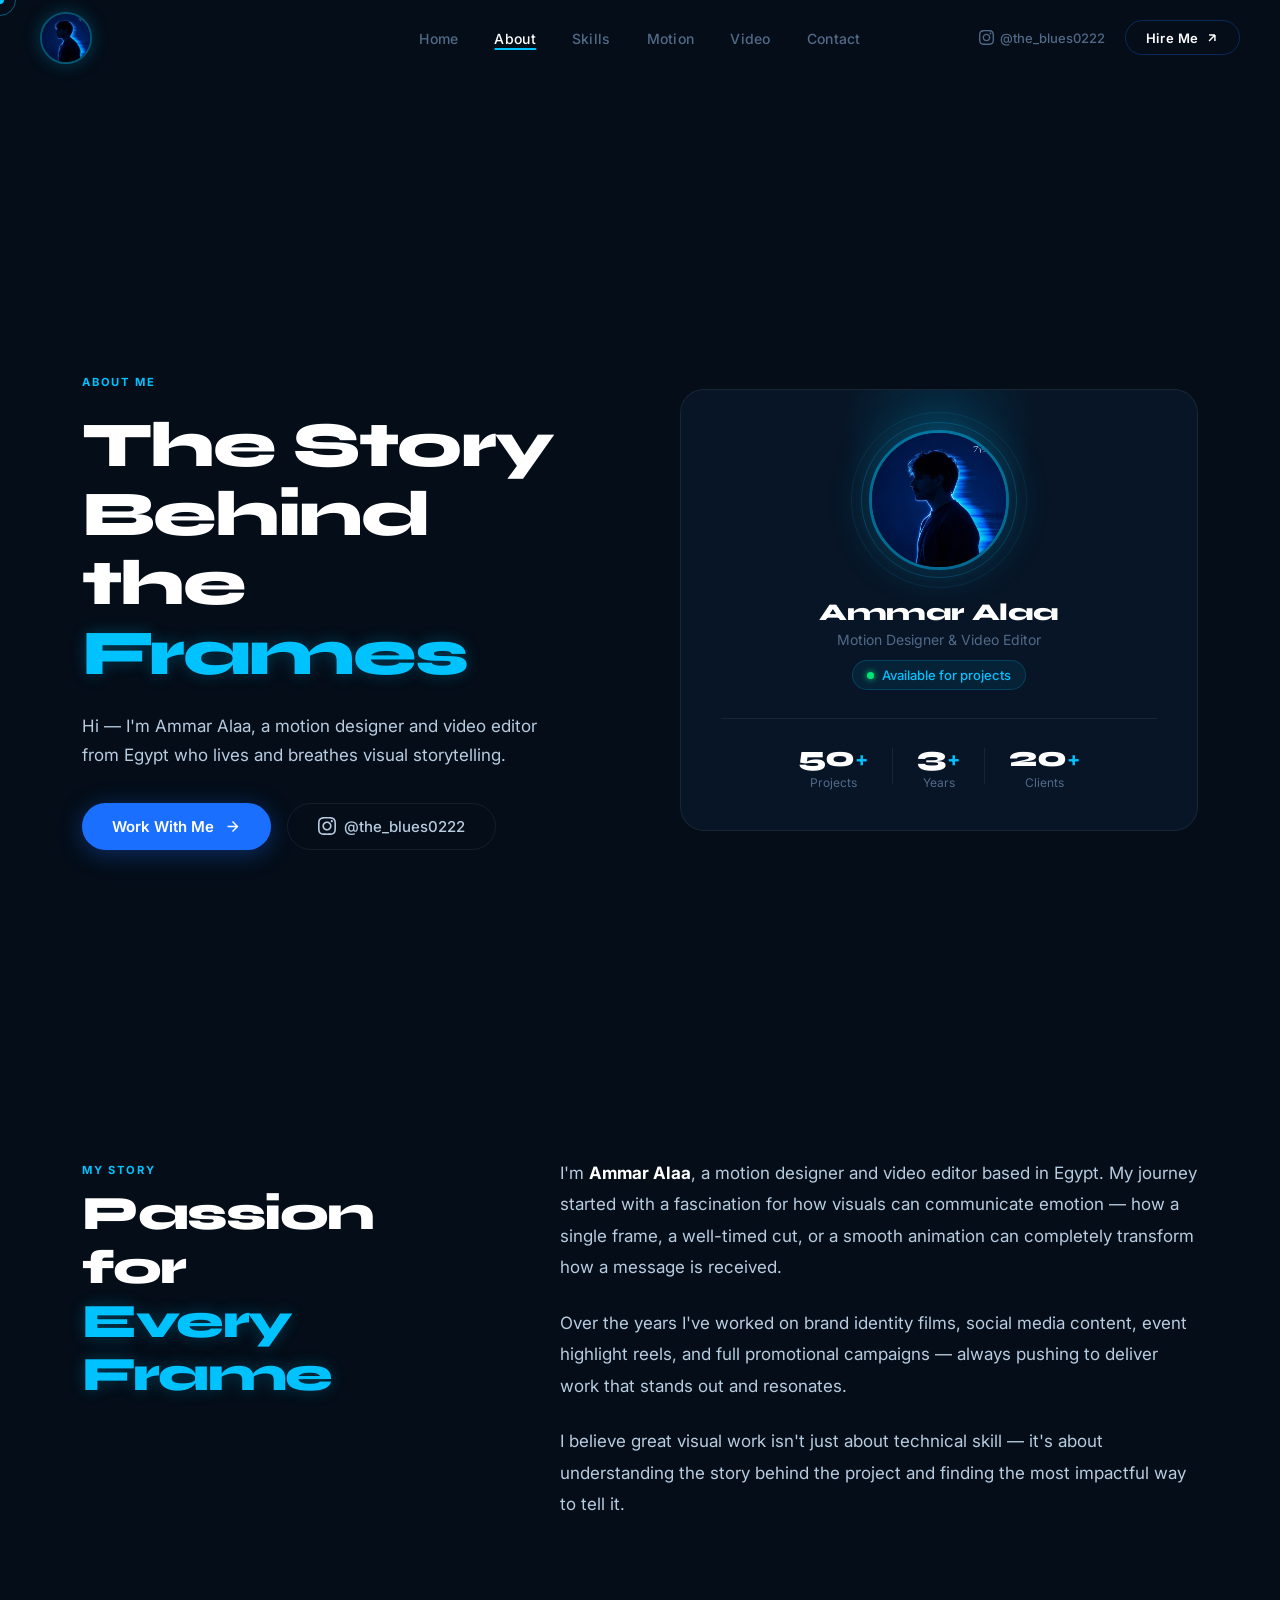
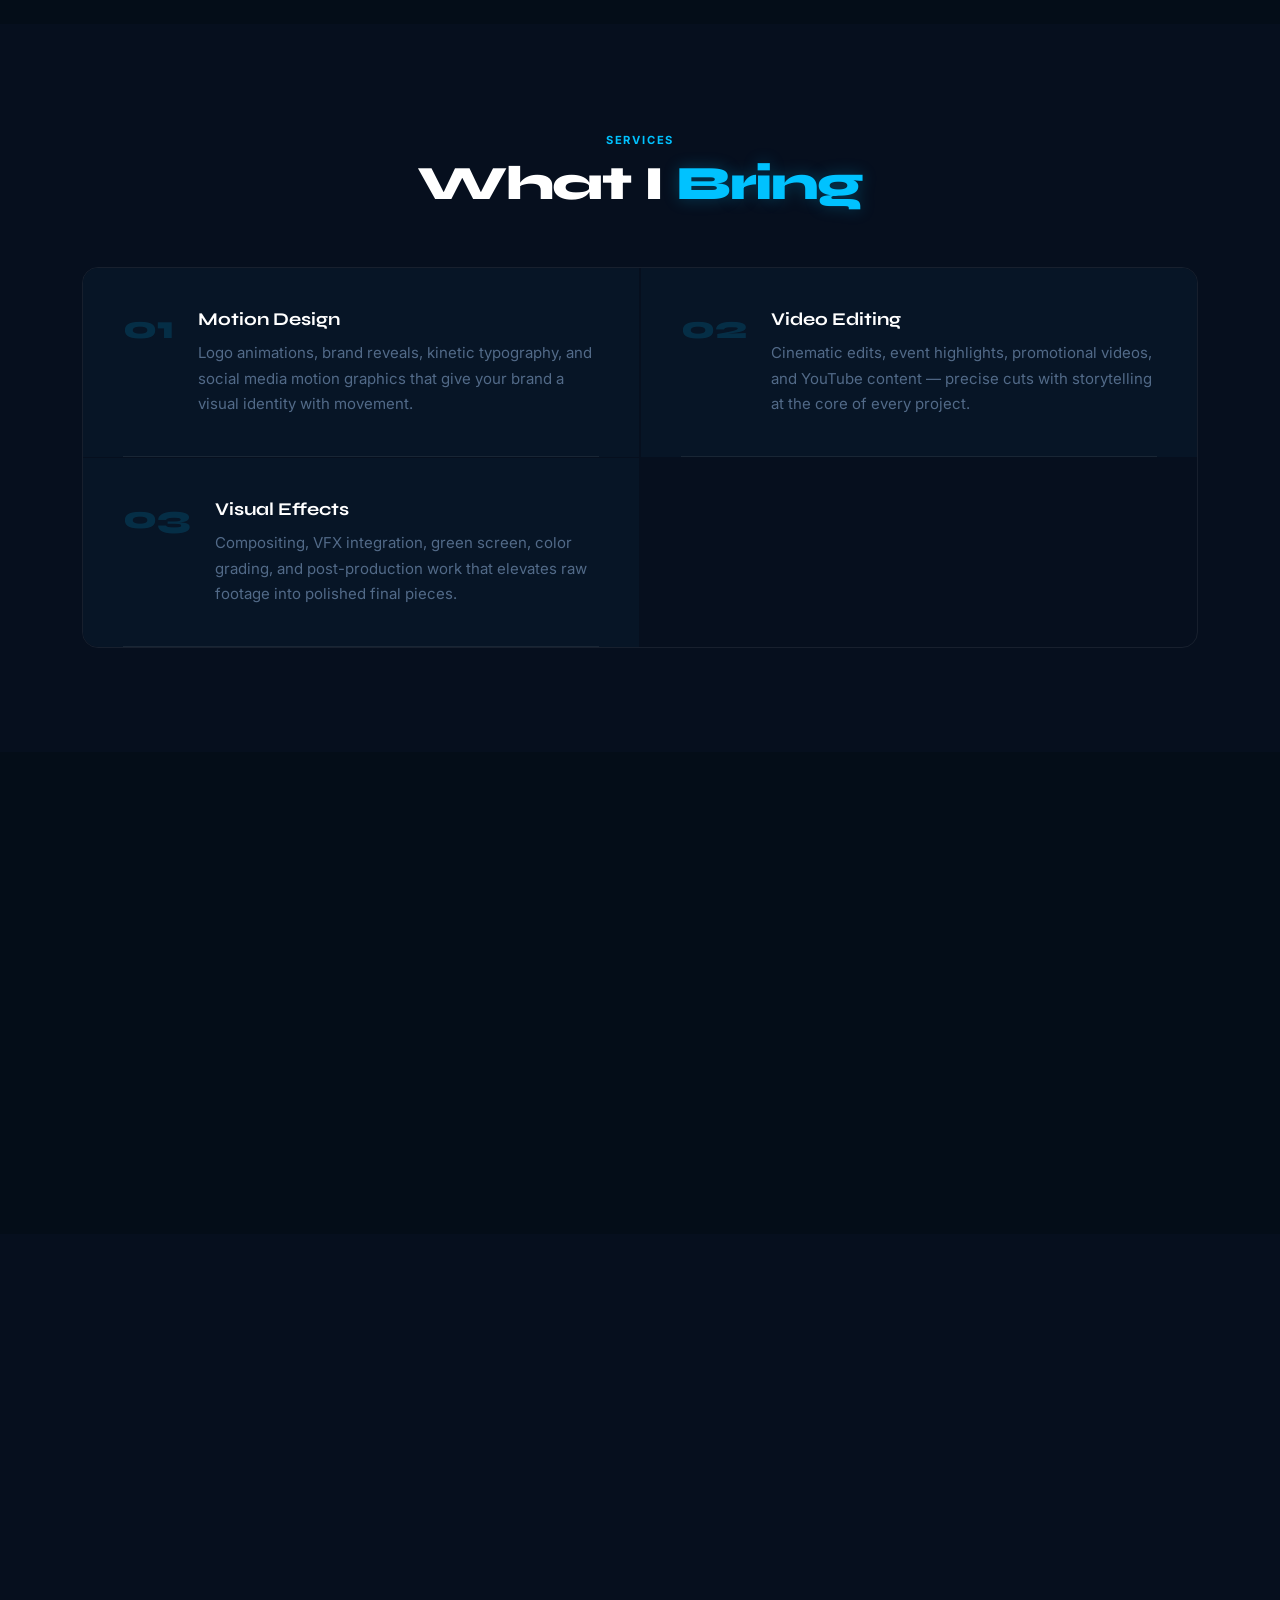
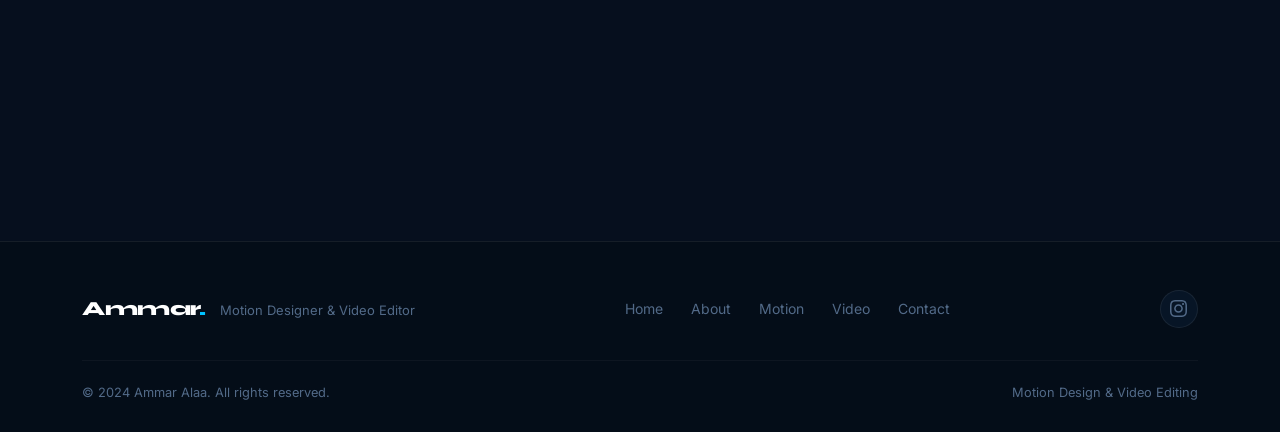
==== commit b6bc8727: "feat: major UI overhaul — clean hero, new navbar, contact page, favicon Navbar: - Logo: only circula" ====
--- a/about.html
+++ b/about.html
@@ -4,6 +4,7 @@
   <meta charset="UTF-8" />
   <meta name="viewport" content="width=device-width, initial-scale=1.0" />
   <title>About — Ammar Alaa | Motion Designer & Video Editor</title>
+  <link rel="icon" type="image/jpeg" href="assets/ammar-profile.jpg" />
   <link rel="stylesheet" href="css/style.css" />
   <link rel="stylesheet" href="css/about.css" />
   <link rel="preconnect" href="https://fonts.googleapis.com" />
@@ -22,23 +23,26 @@
   <!-- ─── Navbar ─────────────────────────────────────────── -->
   <nav class="navbar" id="navbar">
     <a href="index.html" class="nav-logo">
-      <img
-        src="assets/ammar-profile.jpg"
-        alt="Ammar Alaa"
-        class="nav-logo-img"
-        onerror="this.style.display='none';"
-      />
-      <span class="logo-name">Ammar<span class="logo-dot">.</span></span>
+      <img src="assets/ammar-profile.jpg" alt="Ammar Alaa" class="nav-logo-img" />
     </a>
     <ul class="nav-links" id="navLinks">
-      <li><a href="index.html" class="nav-link">Home</a></li>
-      <li><a href="about.html" class="nav-link active">About</a></li>
+      <li><a href="index.html"        class="nav-link">Home</a></li>
+      <li><a href="about.html"        class="nav-link active">About</a></li>
       <li><a href="index.html#skills" class="nav-link">Skills</a></li>
       <li><a href="index.html#motion" class="nav-link">Motion</a></li>
-      <li><a href="index.html#video" class="nav-link">Video</a></li>
-      <li><a href="index.html#contact" class="nav-link">Contact</a></li>
+      <li><a href="index.html#video"  class="nav-link">Video</a></li>
+      <li><a href="contact.html"      class="nav-link">Contact</a></li>
     </ul>
-    <a href="index.html#contact" class="btn-nav">Hire Me</a>
+    <div class="nav-right">
+      <a href="https://www.instagram.com/the_blues0222" target="_blank" rel="noopener" class="nav-ig">
+        <svg viewBox="0 0 24 24" fill="currentColor"><path d="M12 2.163c3.204 0 3.584.012 4.85.07 3.252.148 4.771 1.691 4.919 4.919.058 1.265.069 1.645.069 4.849 0 3.205-.012 3.584-.069 4.849-.149 3.225-1.664 4.771-4.919 4.919-1.266.058-1.644.07-4.85.07-3.204 0-3.584-.012-4.849-.07-3.26-.149-4.771-1.699-4.919-4.92-.058-1.265-.07-1.644-.07-4.849 0-3.204.013-3.583.07-4.849.149-3.227 1.664-4.771 4.919-4.919 1.266-.057 1.645-.069 4.849-.069zm0-2.163c-3.259 0-3.667.014-4.947.072-4.358.2-6.78 2.618-6.98 6.98-.059 1.281-.073 1.689-.073 4.948 0 3.259.014 3.668.072 4.948.2 4.358 2.618 6.78 6.98 6.98 1.281.058 1.689.072 4.948.072 3.259 0 3.668-.014 4.948-.072 4.354-.2 6.782-2.618 6.979-6.98.059-1.28.073-1.689.073-4.948 0-3.259-.014-3.667-.072-4.947-.196-4.354-2.617-6.78-6.979-6.98-1.281-.059-1.69-.073-4.949-.073zm0 5.838c-3.403 0-6.162 2.759-6.162 6.162s2.759 6.163 6.162 6.163 6.162-2.759 6.162-6.163c0-3.403-2.759-6.162-6.162-6.162zm0 10.162c-2.209 0-4-1.79-4-4 0-2.209 1.791-4 4-4s4 1.791 4 4c0 2.21-1.791 4-4 4zm6.406-11.845c-.796 0-1.441.645-1.441 1.44s.645 1.44 1.441 1.44c.795 0 1.439-.645 1.439-1.44s-.644-1.44-1.439-1.44z"/></svg>
+        @the_blues0222
+      </a>
+      <a href="contact.html" class="btn-nav">
+        Hire Me
+        <svg viewBox="0 0 24 24" fill="none" stroke="currentColor" stroke-width="2.5"><path d="M7 17L17 7M17 7H7M17 7v10"/></svg>
+      </a>
+    </div>
     <button class="hamburger" id="hamburger" aria-label="menu">
       <span></span><span></span><span></span>
     </button>
--- a/css/style.css
+++ b/css/style.css
@@ -1,30 +1,29 @@
 /* ══════════════════════════════════════════════════════
    Ammar Alaa Portfolio — Main Stylesheet
-   Color Palette: Deep Navy + Electric Blue Neon
-   ══════════════════════════════════════════════════════ */
-
-/* ─── Variables ───────────────────────────────────────── */
+   ══════════════════════════════════════════════════════ */
+
 :root {
-  --bg:           #020b18;
-  --bg-2:         #050f20;
-  --bg-card:      #07152a;
+  --bg:           #040d18;
+  --bg-2:         #060f1e;
+  --bg-card:      #071526;
   --bg-card-2:    #091a35;
   --blue:         #1a6fff;
   --blue-neon:    #00c2ff;
   --blue-dark:    #0033cc;
-  --blue-glow:    rgba(26, 111, 255, 0.25);
-  --blue-glow-2:  rgba(0, 194, 255, 0.15);
+  --blue-glow:    rgba(26, 111, 255, 0.22);
+  --blue-glow-2:  rgba(0, 194, 255, 0.12);
   --white:        #ffffff;
-  --text:         #c8d8f0;
-  --text-muted:   #5a7a9f;
-  --border:       rgba(26, 111, 255, 0.18);
-  --border-hover: rgba(26, 111, 255, 0.5);
+  --text:         #b8cce0;
+  --text-muted:   #526a88;
+  --border:       rgba(255,255,255,0.07);
+  --border-blue:  rgba(26, 111, 255, 0.3);
   --radius:       16px;
   --radius-sm:    10px;
-  --nav-h:        80px;
+  --nav-h:        76px;
   --font-sans:    'Inter', system-ui, sans-serif;
   --font-display: 'Syne', 'Inter', sans-serif;
-  --transition:   0.35s cubic-bezier(0.4, 0, 0.2, 1);
+  --ease:         cubic-bezier(0.4, 0, 0.2, 1);
+  --transition:   0.3s cubic-bezier(0.4, 0, 0.2, 1);
 }
 
 /* ─── Reset ───────────────────────────────────────────── */
@@ -45,48 +44,38 @@
 /* ─── Custom Cursor ───────────────────────────────────── */
 .cursor {
   position: fixed;
-  width: 10px;
-  height: 10px;
+  width: 8px; height: 8px;
   background: var(--blue-neon);
   border-radius: 50%;
   pointer-events: none;
   z-index: 9999;
   transform: translate(-50%, -50%);
-  transition: width .15s, height .15s, opacity .15s;
+  transition: width .15s, height .15s;
   mix-blend-mode: screen;
 }
 .cursor-follower {
   position: fixed;
-  width: 36px;
-  height: 36px;
-  border: 1.5px solid rgba(0, 194, 255, 0.5);
+  width: 32px; height: 32px;
+  border: 1.5px solid rgba(0, 194, 255, 0.45);
   border-radius: 50%;
   pointer-events: none;
   z-index: 9998;
   transform: translate(-50%, -50%);
-  transition: all .12s ease;
-}
-body:hover .cursor { opacity: 1; }
-
-/* ─── Canvas Background ───────────────────────────────── */
-#bgCanvas {
-  position: fixed;
-  top: 0; left: 0;
-  width: 100%; height: 100%;
-  z-index: 0;
-  pointer-events: none;
+  transition: all .1s ease;
 }
 
 /* ─── Container ───────────────────────────────────────── */
 .container {
-  max-width: 1200px;
+  max-width: 1180px;
   margin: 0 auto;
   padding: 0 2rem;
   position: relative;
   z-index: 1;
 }
 
-/* ─── Navbar ──────────────────────────────────────────── */
+/* ══════════════════════════════════════════════════════
+   NAVBAR
+   ══════════════════════════════════════════════════════ */
 .navbar {
   position: fixed;
   top: 0; left: 0; right: 0;
@@ -96,137 +85,138 @@
   justify-content: space-between;
   padding: 0 2.5rem;
   z-index: 100;
-  transition: background var(--transition), backdrop-filter var(--transition), border-bottom var(--transition);
+  border-bottom: 1px solid transparent;
+  transition: background var(--transition), border-color var(--transition), backdrop-filter var(--transition);
 }
 .navbar.scrolled {
-  background: rgba(2, 11, 24, 0.85);
-  backdrop-filter: blur(20px);
-  border-bottom: 1px solid var(--border);
-}
-/* Logo */
-.nav-logo {
-  display: flex;
-  align-items: center;
-  gap: .75rem;
-  text-decoration: none;
-}
+  background: rgba(4, 13, 24, 0.92);
+  backdrop-filter: blur(24px);
+  border-bottom-color: var(--border);
+}
+
+/* Logo — just the image, bigger */
+.nav-logo { display: flex; align-items: center; }
 .nav-logo-img {
-  width: 38px;
-  height: 38px;
+  width: 52px; height: 52px;
   border-radius: 50%;
   object-fit: cover;
-  border: 2px solid rgba(0, 194, 255, 0.45);
-  box-shadow: 0 0 14px rgba(0, 194, 255, 0.3);
-  flex-shrink: 0;
-}
-.logo-name {
-  font-family: var(--font-display);
-  font-size: 1.375rem;
-  font-weight: 800;
-  color: var(--white);
-  letter-spacing: -0.03em;
-}
-.logo-text {
-  font-family: var(--font-display);
-  font-size: 1.375rem;
-  font-weight: 800;
-  color: var(--white);
-  letter-spacing: -0.03em;
-  align-items: center;
-}
-.logo-dot { color: var(--blue-neon); }
+  border: 2px solid rgba(0, 194, 255, 0.4);
+  box-shadow: 0 0 18px rgba(0, 194, 255, 0.25);
+  transition: box-shadow var(--transition);
+}
+.nav-logo-img:hover { box-shadow: 0 0 28px rgba(0, 194, 255, 0.5); }
+
+/* Center nav links */
 .nav-links {
   display: flex;
-  gap: 2.5rem;
-  align-items: center;
+  gap: 2.25rem;
+  align-items: center;
+  position: absolute;
+  left: 50%;
+  transform: translateX(-50%);
 }
 .nav-link {
   font-size: .875rem;
   font-weight: 500;
   color: var(--text-muted);
-  letter-spacing: .04em;
+  letter-spacing: .02em;
   transition: color var(--transition);
   position: relative;
+  white-space: nowrap;
 }
 .nav-link::after {
   content: '';
   position: absolute;
-  bottom: -4px; left: 0;
-  width: 0; height: 1px;
+  bottom: -3px; left: 0;
+  width: 0; height: 1.5px;
   background: var(--blue-neon);
   transition: width var(--transition);
+  border-radius: 2px;
 }
 .nav-link:hover, .nav-link.active { color: var(--white); }
 .nav-link:hover::after, .nav-link.active::after { width: 100%; }
 
+/* Right side */
+.nav-right {
+  display: flex;
+  align-items: center;
+  gap: 1.25rem;
+}
+.nav-ig {
+  display: flex;
+  align-items: center;
+  gap: .4rem;
+  font-size: .8125rem;
+  font-weight: 500;
+  color: var(--text-muted);
+  transition: color var(--transition);
+}
+.nav-ig svg { width: 15px; height: 15px; flex-shrink: 0; }
+.nav-ig:hover { color: var(--white); }
+
 .btn-nav {
+  display: inline-flex;
+  align-items: center;
+  gap: .4rem;
   font-size: .8125rem;
   font-weight: 600;
-  letter-spacing: .06em;
-  text-transform: uppercase;
-  padding: .625rem 1.5rem;
-  border: 1.5px solid var(--border-hover);
+  letter-spacing: .04em;
+  padding: .55rem 1.25rem;
+  border: 1.5px solid var(--border-blue);
   border-radius: 100px;
-  color: var(--blue-neon);
+  color: var(--white);
   transition: all var(--transition);
 }
+.btn-nav svg { width: 14px; height: 14px; }
 .btn-nav:hover {
   background: var(--blue-glow);
   border-color: var(--blue-neon);
-  box-shadow: 0 0 20px var(--blue-glow);
-}
-.hamburger {
-  display: none;
-  flex-direction: column;
-  gap: 5px;
-  padding: 6px;
-}
-.hamburger span {
-  display: block;
-  width: 24px;
-  height: 2px;
-  background: var(--white);
-  border-radius: 2px;
-  transition: var(--transition);
-}
-.hamburger.open span:nth-child(1) { transform: translateY(7px) rotate(45deg); }
+  color: var(--blue-neon);
+}
+
+/* Hamburger */
+.hamburger { display: none; flex-direction: column; gap: 5px; padding: 4px; }
+.hamburger span { display: block; width: 22px; height: 1.5px; background: var(--white); border-radius: 2px; transition: var(--transition); }
+.hamburger.open span:nth-child(1) { transform: translateY(6.5px) rotate(45deg); }
 .hamburger.open span:nth-child(2) { opacity: 0; }
-.hamburger.open span:nth-child(3) { transform: translateY(-7px) rotate(-45deg); }
-
-/* ─── Buttons ─────────────────────────────────────────── */
+.hamburger.open span:nth-child(3) { transform: translateY(-6.5px) rotate(-45deg); }
+
+/* ══════════════════════════════════════════════════════
+   BUTTONS
+   ══════════════════════════════════════════════════════ */
 .btn-primary {
   display: inline-flex;
   align-items: center;
-  gap: .625rem;
-  padding: .875rem 2rem;
-  background: linear-gradient(135deg, var(--blue), var(--blue-dark));
+  gap: .6rem;
+  padding: .8rem 1.875rem;
+  background: var(--blue);
   color: var(--white);
   font-size: .9375rem;
   font-weight: 600;
   border-radius: 100px;
   transition: all var(--transition);
-  box-shadow: 0 4px 30px rgba(26, 111, 255, 0.4);
+  box-shadow: 0 4px 24px rgba(26, 111, 255, 0.35);
   position: relative;
   overflow: hidden;
 }
-.btn-primary::before {
+.btn-primary::after {
   content: '';
   position: absolute;
   inset: 0;
-  background: linear-gradient(135deg, var(--blue-neon), var(--blue));
+  background: linear-gradient(135deg, rgba(255,255,255,.12), transparent);
   opacity: 0;
   transition: opacity var(--transition);
 }
-.btn-primary:hover { box-shadow: 0 8px 40px rgba(26, 111, 255, 0.6); transform: translateY(-2px); }
-.btn-primary:hover::before { opacity: 1; }
-.btn-primary span, .btn-primary svg { position: relative; z-index: 1; }
-.btn-primary svg { width: 18px; height: 18px; }
+.btn-primary:hover { transform: translateY(-2px); box-shadow: 0 8px 32px rgba(26, 111, 255, 0.5); }
+.btn-primary:hover::after { opacity: 1; }
+.btn-primary svg { width: 17px; height: 17px; position: relative; z-index: 1; }
+.btn-primary span { position: relative; z-index: 1; }
 
 .btn-ghost {
   display: inline-flex;
   align-items: center;
   gap: .5rem;
-  padding: .875rem 2rem;
+  padding: .8rem 1.875rem;
   border: 1.5px solid var(--border);
   color: var(--text);
   font-size: .9375rem;
@@ -234,902 +224,514 @@
   border-radius: 100px;
   transition: all var(--transition);
 }
-.btn-ghost:hover {
-  border-color: var(--blue-neon);
+.btn-ghost:hover { border-color: var(--border-blue); color: var(--white); background: var(--blue-glow-2); }
+.btn-full { width: 100%; justify-content: center; border-radius: var(--radius); }
+
+/* ══════════════════════════════════════════════════════
+   HERO
+   ══════════════════════════════════════════════════════ */
+.hero {
+  min-height: 100vh;
+  display: flex;
+  align-items: center;
+  justify-content: space-between;
+  padding: var(--nav-h) 2.5rem 4rem;
+  max-width: 1280px;
+  margin: 0 auto;
+  gap: 4rem;
+  position: relative;
+  z-index: 1;
+}
+
+.hero-left { flex: 1; max-width: 580px; }
+
+.hero-tag {
+  display: inline-flex;
+  align-items: center;
+  gap: .5rem;
+  font-size: .8rem;
+  font-weight: 500;
+  letter-spacing: .06em;
+  color: var(--blue-neon);
+  background: rgba(0, 194, 255, 0.08);
+  border: 1px solid rgba(0, 194, 255, 0.2);
+  padding: .375rem .875rem;
+  border-radius: 100px;
+  margin-bottom: 1.25rem;
+}
+.hero-tag-dot {
+  width: 6px; height: 6px;
+  border-radius: 50%;
+  background: var(--blue-neon);
+  box-shadow: 0 0 7px var(--blue-neon);
+  animation: dotPulse 2s infinite;
+}
+@keyframes dotPulse {
+  0%,100% { opacity:1; box-shadow: 0 0 7px var(--blue-neon); }
+  50%      { opacity:.5; box-shadow: 0 0 3px var(--blue-neon); }
+}
+
+.hero-role {
+  font-size: .8125rem;
+  font-weight: 700;
+  letter-spacing: .18em;
+  text-transform: uppercase;
+  color: var(--text-muted);
+  margin-bottom: .875rem;
+}
+
+/* Two-line stacked name — like the reference screenshot */
+.hero-title {
+  font-family: var(--font-display);
+  font-size: clamp(3.5rem, 7vw, 6rem);
+  font-weight: 900;
+  line-height: 1.0;
+  letter-spacing: -.03em;
+  margin-bottom: 1.5rem;
+  display: flex;
+  flex-direction: column;
+}
+.hero-name-white { color: var(--white); }
+.hero-name-cyan  { color: var(--blue-neon); }
+/* Minimal glow — much less than before */
+.hero-dot { color: var(--blue-neon); }
+
+.hero-sub {
+  font-size: 1rem;
+  color: var(--text);
+  line-height: 1.75;
+  margin-bottom: 2.25rem;
+  max-width: 460px;
+}
+.hero-sub strong { color: var(--white); font-weight: 600; }
+
+.hero-cta { display: flex; gap: .875rem; flex-wrap: wrap; margin-bottom: 3rem; }
+
+.hero-stats { display: flex; align-items: center; gap: 1.75rem; }
+.stat { text-align: center; }
+.stat-num {
+  font-family: var(--font-display);
+  font-size: 2rem;
+  font-weight: 800;
   color: var(--white);
-  background: var(--blue-glow-2);
-}
-.btn-full { width: 100%; justify-content: center; border-radius: var(--radius); }
-
-/* ─── Section Shared ──────────────────────────────────── */
-.section { padding: 7rem 0; position: relative; z-index: 1; }
+  line-height: 1;
+}
+.stat-plus { font-size: 1.25rem; color: var(--blue-neon); font-weight: 700; }
+.stat p { font-size: .75rem; color: var(--text-muted); margin-top: .25rem; letter-spacing: .04em; }
+.stat-divider { width: 1px; height: 38px; background: var(--border); }
+
+/* ─── Hero Right — Profile Photo Card ────────────────── */
+.hero-right { flex: 1; max-width: 480px; display: flex; justify-content: center; }
+
+.hero-photo-card {
+  position: relative;
+  width: 100%;
+  max-width: 420px;
+  aspect-ratio: 3/4;
+  border-radius: 20px;
+  overflow: hidden;
+  border: 1px solid rgba(0, 194, 255, 0.2);
+  box-shadow: 0 0 60px rgba(0, 194, 255, 0.12), 0 30px 80px rgba(0,0,0,.6);
+}
+.hero-photo {
+  width: 100%; height: 100%;
+  object-fit: cover;
+  object-position: center top;
+  display: block;
+}
+.hero-photo-glow {
+  position: absolute;
+  inset: 0;
+  background: linear-gradient(to bottom, transparent 50%, rgba(4,13,24,.7) 100%);
+  pointer-events: none;
+}
+.hero-photo-badge {
+  position: absolute;
+  bottom: 1.25rem;
+  left: 1.25rem;
+  display: inline-flex;
+  align-items: center;
+  gap: .5rem;
+  padding: .45rem 1rem;
+  background: rgba(4, 13, 24, 0.85);
+  border: 1px solid rgba(0, 194, 255, 0.3);
+  border-radius: 100px;
+  font-size: .8rem;
+  font-weight: 600;
+  color: var(--white);
+  backdrop-filter: blur(12px);
+}
+.pulse-green {
+  width: 7px; height: 7px;
+  border-radius: 50%;
+  background: #00e676;
+  box-shadow: 0 0 6px #00e676;
+  animation: dotPulse 2s infinite;
+}
+
+/* ─── Scroll Hint ─────────────────────────────────────── */
+.hero-scroll-hint {
+  position: absolute;
+  bottom: 2rem; left: 50%;
+  transform: translateX(-50%);
+  display: flex; flex-direction: column; align-items: center; gap: .5rem;
+  font-size: .7rem; letter-spacing: .12em; text-transform: uppercase; color: var(--text-muted);
+}
+.scroll-line {
+  width: 1px; height: 36px;
+  background: linear-gradient(to bottom, var(--blue-neon), transparent);
+  animation: scrollDown 2s ease-in-out infinite;
+}
+@keyframes scrollDown {
+  0%   { transform: scaleY(0); transform-origin: top; }
+  50%  { transform: scaleY(1); transform-origin: top; }
+  51%  { transform: scaleY(1); transform-origin: bottom; }
+  100% { transform: scaleY(0); transform-origin: bottom; }
+}
+
+/* ══════════════════════════════════════════════════════
+   SECTIONS SHARED
+   ══════════════════════════════════════════════════════ */
+.section { padding: 6.5rem 0; position: relative; z-index: 1; }
 .section-alt { background: var(--bg-2); }
-.section-header { text-align: center; margin-bottom: 4rem; }
+.section-header { text-align: center; margin-bottom: 3.5rem; }
 .section-tag {
   display: inline-block;
-  font-size: .75rem;
+  font-size: .7rem;
   font-weight: 700;
-  letter-spacing: .12em;
+  letter-spacing: .16em;
   text-transform: uppercase;
   color: var(--blue-neon);
-  margin-bottom: .75rem;
+  margin-bottom: .625rem;
 }
 .section-title {
   font-family: var(--font-display);
-  font-size: clamp(2rem, 5vw, 3.25rem);
+  font-size: clamp(1.875rem, 4.5vw, 3rem);
   font-weight: 800;
   color: var(--white);
-  line-height: 1.1;
+  line-height: 1.12;
   letter-spacing: -.03em;
 }
 .section-desc {
-  margin-top: 1rem;
+  margin-top: .875rem;
   color: var(--text-muted);
-  font-size: 1.0625rem;
-  max-width: 540px;
-  margin-left: auto;
-  margin-right: auto;
+  font-size: 1rem;
+  max-width: 500px;
+  margin-left: auto; margin-right: auto;
 }
 .glow-text {
   font-style: normal;
   color: var(--blue-neon);
-  text-shadow: 0 0 30px rgba(0, 194, 255, 0.5);
-}
-
-/* ─── HERO ────────────────────────────────────────────── */
-.hero {
-  min-height: 100vh;
-  display: flex;
-  align-items: center;
-  justify-content: space-between;
-  padding: var(--nav-h) 2.5rem 4rem;
-  max-width: 1320px;
-  margin: 0 auto;
-  gap: 3rem;
-  position: relative;
-  z-index: 1;
-}
-
-.hero-left {
-  flex: 1;
-  max-width: 600px;
-}
-.hero-tag {
-  display: inline-flex;
-  align-items: center;
-  gap: .5rem;
-  font-size: .8125rem;
-  font-weight: 500;
-  letter-spacing: .08em;
-  color: var(--blue-neon);
-  background: rgba(0, 194, 255, 0.1);
-  border: 1px solid rgba(0, 194, 255, 0.25);
-  padding: .4rem 1rem;
-  border-radius: 100px;
-  margin-bottom: 1.75rem;
-}
-.hero-tag::before {
-  content: '';
-  width: 7px; height: 7px;
-  border-radius: 50%;
-  background: var(--blue-neon);
-  box-shadow: 0 0 8px var(--blue-neon);
-  animation: pulse 2s infinite;
-}
-
-.hero-role {
-  font-size: .8125rem;
-  font-weight: 700;
-  letter-spacing: .14em;
-  text-transform: uppercase;
-  color: var(--text-muted);
-  margin-bottom: 1rem;
-}
-.hero-title {
-  font-family: var(--font-display);
-  font-size: clamp(2.4rem, 4.5vw, 3.75rem);
-  font-weight: 900;
-  color: var(--white);
-  line-height: 1.08;
-  letter-spacing: -.03em;
-  margin-bottom: 1.5rem;
-}
-.hero-dot { color: var(--blue-neon); }
-.hero-sub {
-  font-size: 1.0625rem;
-  color: var(--text);
-  line-height: 1.7;
-  margin-bottom: 2.25rem;
-  max-width: 480px;
-}
-.hero-sub strong { color: var(--white); font-weight: 600; }
-
-.hero-cta {
-  display: flex;
-  gap: 1rem;
-  flex-wrap: wrap;
-  margin-bottom: 3.5rem;
-}
-
-.hero-stats {
-  display: flex;
-  align-items: center;
-  gap: 2rem;
-}
-.stat { text-align: center; }
-.stat-num {
-  font-family: var(--font-display);
-  font-size: 2.25rem;
-  font-weight: 800;
-  color: var(--white);
-  line-height: 1;
-}
-.stat-plus { font-size: 1.5rem; color: var(--blue-neon); font-weight: 700; }
-.stat p { font-size: .8125rem; color: var(--text-muted); margin-top: .3rem; }
-.stat-divider {
-  width: 1px;
-  height: 44px;
-  background: var(--border);
-}
-
-/* ─── Hero Right / Mockup Grid ────────────────────────── */
-.hero-right {
-  flex: 1;
-  max-width: 560px;
-  display: flex;
-  justify-content: center;
-  align-items: center;
-}
-.mockup-grid {
-  position: relative;
-  width: 100%;
-  height: 520px;
-}
-
-.mockup-card {
-  position: absolute;
-  border-radius: var(--radius);
-  overflow: hidden;
-  background: var(--bg-card);
-  border: 1px solid var(--border);
-  cursor: pointer;
-  transition: transform var(--transition), box-shadow var(--transition), border-color var(--transition);
-}
-.mockup-card:hover {
-  border-color: var(--border-hover);
-  box-shadow: 0 0 40px var(--blue-glow), 0 20px 60px rgba(0,0,0,.5);
-}
-
-.card-lg { width: 260px; height: 175px; top: 0; right: 20px; }
-.card-sm { width: 180px; height: 130px; top: 200px; right: 80px; }
-.card-md { width: 220px; height: 155px; bottom: 80px; right: 10px; }
-.card-xs { width: 160px; height: 115px; top: 155px; left: 10px; }
-
-.card-inner {
-  position: relative;
-  width: 100%;
-  height: 100%;
-  background: linear-gradient(135deg, #071428 0%, #0a1e3a 100%);
-  display: flex;
-  flex-direction: column;
-  align-items: center;
-  justify-content: center;
-  gap: 0.75rem;
-  padding: 1rem;
-}
-.card-inner::before {
-  content: '';
-  position: absolute;
-  inset: 0;
-  background: repeating-linear-gradient(
-    45deg,
-    transparent,
-    transparent 4px,
-    rgba(26, 111, 255, 0.03) 4px,
-    rgba(26, 111, 255, 0.03) 5px
-  );
-}
-
-.card-play {
-  width: 44px;
-  height: 44px;
-  background: rgba(26, 111, 255, 0.15);
-  border: 1.5px solid rgba(26, 111, 255, 0.4);
-  border-radius: 50%;
-  display: flex;
-  align-items: center;
-  justify-content: center;
-  transition: all var(--transition);
-  position: relative;
-  z-index: 1;
-}
-.card-play svg {
-  width: 18px;
-  height: 18px;
-  color: var(--blue-neon);
-  margin-left: 2px;
-}
-.mockup-card:hover .card-play {
-  background: rgba(0, 194, 255, 0.25);
-  border-color: var(--blue-neon);
-  box-shadow: 0 0 20px rgba(0, 194, 255, 0.4);
-}
-
-.card-label {
-  display: flex;
-  flex-direction: column;
-  align-items: center;
-  gap: .25rem;
-  position: relative;
-  z-index: 1;
-}
-.card-tag {
-  font-size: .65rem;
-  font-weight: 600;
-  letter-spacing: .1em;
-  text-transform: uppercase;
-  color: var(--blue-neon);
-}
-.card-title {
-  font-size: .8125rem;
-  font-weight: 600;
-  color: var(--white);
-  text-align: center;
-}
-.card-xs .card-title { font-size: .75rem; }
-
-.card-glow {
-  position: absolute;
-  bottom: -20px;
-  left: 50%;
-  transform: translateX(-50%);
-  width: 80%;
-  height: 40px;
-  background: var(--blue);
-  filter: blur(24px);
-  opacity: .25;
-  border-radius: 50%;
-}
-
-/* Floating badges */
-.badge-float {
-  position: absolute;
-  display: flex;
-  align-items: center;
-  gap: .5rem;
-  padding: .5rem 1rem;
-  background: rgba(5, 15, 35, 0.9);
-  border: 1px solid var(--border);
-  border-radius: 100px;
-  font-size: .75rem;
-  font-weight: 600;
-  color: var(--text);
-  backdrop-filter: blur(10px);
-}
-.badge-float-1, .badge-float:first-of-type { bottom: 160px; left: 0; }
-.badge-float-2 { bottom: 40px; left: 30px; }
-.badge-icon { color: var(--blue-neon); font-size: .875rem; }
-
-/* ─── Floating Animations ─────────────────────────────── */
-.floating-1 { animation: float1 6s ease-in-out infinite; }
-.floating-2 { animation: float2 7s ease-in-out infinite .5s; }
-.floating-3 { animation: float3 5.5s ease-in-out infinite 1s; }
-.floating-4 { animation: float1 6.5s ease-in-out infinite 1.5s; }
-.floating-5 { animation: float2 7s ease-in-out infinite 2s; }
-.floating-6 { animation: float3 6s ease-in-out infinite 0.7s; }
-
-@keyframes float1 {
-  0%, 100% { transform: translateY(0) rotate(0deg); }
-  33% { transform: translateY(-12px) rotate(.5deg); }
-  66% { transform: translateY(-6px) rotate(-.5deg); }
-}
-@keyframes float2 {
-  0%, 100% { transform: translateY(0) rotate(0deg); }
-  50% { transform: translateY(-16px) rotate(-1deg); }
-}
-@keyframes float3 {
-  0%, 100% { transform: translateY(0); }
-  40% { transform: translateY(-10px) rotate(1deg); }
-  80% { transform: translateY(-5px) rotate(-.5deg); }
-}
-@keyframes pulse {
-  0%, 100% { opacity: 1; box-shadow: 0 0 8px var(--blue-neon); }
-  50% { opacity: .5; box-shadow: 0 0 3px var(--blue-neon); }
-}
-
-/* ─── Scroll Hint ─────────────────────────────────────── */
-.hero-scroll-hint {
-  position: absolute;
-  bottom: 2.5rem;
-  left: 50%;
-  transform: translateX(-50%);
-  display: flex;
-  flex-direction: column;
-  align-items: center;
-  gap: .5rem;
-  font-size: .75rem;
-  letter-spacing: .1em;
-  text-transform: uppercase;
-  color: var(--text-muted);
-}
-.scroll-line {
-  width: 1px;
-  height: 40px;
-  background: linear-gradient(to bottom, var(--blue-neon), transparent);
-  animation: scrollDown 2s ease-in-out infinite;
-}
-@keyframes scrollDown {
-  0% { transform: scaleY(0); transform-origin: top; }
-  50% { transform: scaleY(1); transform-origin: top; }
-  51% { transform: scaleY(1); transform-origin: bottom; }
-  100% { transform: scaleY(0); transform-origin: bottom; }
-}
-
-/* ─── ABOUT ───────────────────────────────────────────── */
+  /* Kept very subtle — much less than before */
+  text-shadow: 0 0 16px rgba(0, 194, 255, 0.25);
+}
+
+/* Helper */
+.logo-name { font-family: var(--font-display); font-size: 1.25rem; font-weight: 800; color: var(--white); letter-spacing: -.02em; }
+.logo-dot  { color: var(--blue-neon); }
+
+/* ══════════════════════════════════════════════════════
+   ABOUT SECTION
+   ══════════════════════════════════════════════════════ */
 .about-grid {
   display: grid;
   grid-template-columns: 1fr 1.4fr;
   gap: 5rem;
   align-items: center;
 }
-.about-img-wrap {
-  position: relative;
-  display: flex;
-  justify-content: center;
-}
+.about-img-wrap { position: relative; display: flex; justify-content: center; }
 .about-img-placeholder {
-  width: 320px;
-  height: 420px;
+  width: 300px; height: 400px;
   background: linear-gradient(145deg, #071428, #0d2040);
-  border-radius: 24px;
+  border-radius: 20px;
   border: 1px solid var(--border);
-  position: relative;
-  overflow: hidden;
-  display: flex;
-  align-items: center;
-  justify-content: center;
-}
-.about-img-placeholder::before {
-  content: '';
-  position: absolute;
-  inset: 0;
-  background: radial-gradient(ellipse 60% 80% at 50% 70%, rgba(0, 194, 255, 0.12) 0%, transparent 70%);
+  position: relative; overflow: hidden;
+  display: flex; align-items: center; justify-content: center;
 }
 .about-real-photo {
-  width: 100%;
-  height: 100%;
-  object-fit: cover;
-  object-position: center top;
+  width: 100%; height: 100%;
+  object-fit: cover; object-position: center top;
   border-radius: 20px;
-  position: relative;
-  z-index: 1;
 }
 .about-initials {
-  font-family: var(--font-display);
-  font-size: 5rem;
-  font-weight: 900;
-  color: rgba(26, 111, 255, 0.25);
-  letter-spacing: -.05em;
-  position: relative;
-  z-index: 1;
-}
-.about-img-frame {
-  position: absolute;
-  inset: 16px;
-  border: 1px dashed rgba(26, 111, 255, 0.2);
-  border-radius: 16px;
-  pointer-events: none;
-}
-.silhouette-glow {
-  position: absolute;
-  bottom: 0;
-  left: 50%;
-  transform: translateX(-50%);
-  width: 200px;
-  height: 200px;
-  background: radial-gradient(circle, rgba(0, 194, 255, 0.2), transparent 70%);
-  border-radius: 50%;
-}
-.about-badge-wrap {
-  position: absolute;
-  bottom: -16px;
-  right: -16px;
-}
+  font-family: var(--font-display); font-size: 4.5rem; font-weight: 900;
+  color: rgba(26, 111, 255, 0.2); letter-spacing: -.05em; position: relative; z-index: 1;
+}
+.about-badge-wrap { position: absolute; bottom: -14px; right: -14px; }
 .about-badge {
-  display: flex;
-  align-items: center;
-  gap: .5rem;
-  padding: .625rem 1.125rem;
-  background: rgba(5, 15, 35, 0.95);
-  border: 1px solid var(--border-hover);
+  display: flex; align-items: center; gap: .5rem;
+  padding: .5rem 1rem;
+  background: rgba(4, 13, 24, 0.95);
+  border: 1px solid var(--border-blue);
   border-radius: 100px;
-  font-size: .8125rem;
-  font-weight: 600;
-  color: var(--white);
+  font-size: .8rem; font-weight: 600; color: var(--white);
   backdrop-filter: blur(20px);
-  box-shadow: 0 8px 32px rgba(0,0,0,.4);
+  box-shadow: 0 8px 28px rgba(0,0,0,.4);
 }
 .pulse {
-  width: 8px; height: 8px;
-  border-radius: 50%;
-  background: #00e676;
-  box-shadow: 0 0 8px #00e676;
-  animation: pulse 2s infinite;
-}
-
-.about-content { display: flex; flex-direction: column; gap: 1.5rem; }
-.about-text {
-  font-size: 1rem;
-  line-height: 1.8;
-  color: var(--text);
-}
+  width: 7px; height: 7px; border-radius: 50%;
+  background: #00e676; box-shadow: 0 0 6px #00e676;
+  animation: dotPulse 2s infinite;
+}
+
+.about-content { display: flex; flex-direction: column; gap: 1.375rem; }
+.about-text { font-size: .9375rem; line-height: 1.8; color: var(--text); }
 .about-text strong { color: var(--white); }
-
-.about-tools {
-  display: flex;
-  flex-wrap: wrap;
-  gap: .625rem;
-}
+.about-tools { display: flex; flex-wrap: wrap; gap: .5rem; }
 .tool-tag {
-  font-size: .8125rem;
-  font-weight: 500;
-  padding: .375rem .875rem;
-  background: rgba(26, 111, 255, 0.1);
+  font-size: .8rem; font-weight: 500;
+  padding: .35rem .8rem;
+  background: rgba(26, 111, 255, 0.08);
   border: 1px solid var(--border);
-  border-radius: 100px;
-  color: var(--text);
+  border-radius: 100px; color: var(--text);
   transition: all var(--transition);
 }
-.tool-tag:hover {
-  border-color: var(--blue-neon);
-  color: var(--blue-neon);
-  background: rgba(0, 194, 255, 0.08);
-}
-
+.tool-tag:hover { border-color: var(--border-blue); color: var(--blue-neon); }
+.about-links { display: flex; align-items: center; gap: 1.25rem; flex-wrap: wrap; }
 .social-link {
-  display: inline-flex;
-  align-items: center;
-  gap: .5rem;
-  font-size: .875rem;
-  font-weight: 500;
-  color: var(--blue-neon);
+  display: inline-flex; align-items: center; gap: .4rem;
+  font-size: .875rem; font-weight: 500; color: var(--blue-neon);
   transition: opacity var(--transition);
 }
-.social-link svg { width: 18px; height: 18px; }
-.social-link:hover { opacity: .75; }
-
-/* ─── SKILLS ──────────────────────────────────────────── */
-.skills-grid {
-  display: grid;
-  grid-template-columns: repeat(3, 1fr);
-  gap: 1.5rem;
-}
+.social-link svg { width: 16px; height: 16px; }
+.social-link:hover { opacity: .7; }
+
+/* ══════════════════════════════════════════════════════
+   SKILLS
+   ══════════════════════════════════════════════════════ */
+.skills-grid { display: grid; grid-template-columns: repeat(3, 1fr); gap: 1.25rem; }
 .skill-card {
   background: var(--bg-card);
   border: 1px solid var(--border);
   border-radius: var(--radius);
-  padding: 2.25rem;
+  padding: 2rem;
   transition: all var(--transition);
-  animation-delay: var(--delay, 0s);
-  position: relative;
-  overflow: hidden;
+  position: relative; overflow: hidden;
 }
 .skill-card::before {
-  content: '';
-  position: absolute;
-  top: 0; left: 0; right: 0;
-  height: 2px;
+  content: ''; position: absolute; top: 0; left: 0; right: 0; height: 2px;
   background: linear-gradient(90deg, var(--blue), var(--blue-neon));
-  transform: scaleX(0);
-  transform-origin: left;
-  transition: transform var(--transition);
-}
-.skill-card:hover {
-  border-color: var(--border-hover);
-  background: var(--bg-card-2);
-  box-shadow: 0 8px 40px var(--blue-glow);
-  transform: translateY(-4px);
-}
+  transform: scaleX(0); transform-origin: left; transition: transform var(--transition);
+}
+.skill-card:hover { border-color: var(--border-blue); background: var(--bg-card-2); transform: translateY(-4px); box-shadow: 0 12px 40px var(--blue-glow); }
 .skill-card:hover::before { transform: scaleX(1); }
-
 .skill-icon {
-  width: 52px; height: 52px;
-  background: rgba(26, 111, 255, 0.12);
-  border: 1px solid var(--border);
-  border-radius: var(--radius-sm);
-  display: flex;
-  align-items: center;
-  justify-content: center;
-  margin-bottom: 1.5rem;
+  width: 48px; height: 48px;
+  background: rgba(26, 111, 255, 0.1); border: 1px solid var(--border);
+  border-radius: 10px; display: flex; align-items: center; justify-content: center; margin-bottom: 1.375rem;
   transition: all var(--transition);
 }
-.skill-card:hover .skill-icon {
-  background: rgba(0, 194, 255, 0.15);
-  border-color: var(--blue-neon);
-}
-.skill-icon svg {
-  width: 26px; height: 26px;
-  color: var(--blue-neon);
-}
-.skill-card h3 {
-  font-family: var(--font-display);
-  font-size: 1.25rem;
-  font-weight: 700;
-  color: var(--white);
-  margin-bottom: .875rem;
-}
-.skill-card > p {
-  font-size: .9375rem;
-  color: var(--text-muted);
-  line-height: 1.7;
-  margin-bottom: 1.5rem;
-}
-.skill-list {
-  display: flex;
-  flex-direction: column;
-  gap: .5rem;
-}
-.skill-list li {
-  font-size: .875rem;
-  color: var(--text);
-  padding-left: 1.125rem;
-  position: relative;
-}
-.skill-list li::before {
-  content: '▸';
-  position: absolute;
-  left: 0;
-  color: var(--blue-neon);
-  font-size: .75rem;
-}
-
-/* ─── PROJECTS ────────────────────────────────────────── */
-.projects-grid {
-  display: grid;
-  grid-template-columns: repeat(auto-fill, minmax(320px, 1fr));
-  gap: 1.5rem;
-}
+.skill-card:hover .skill-icon { background: rgba(0,194,255,.12); border-color: var(--border-blue); }
+.skill-icon svg { width: 24px; height: 24px; color: var(--blue-neon); }
+.skill-card h3 { font-family: var(--font-display); font-size: 1.125rem; font-weight: 700; color: var(--white); margin-bottom: .75rem; }
+.skill-card > p { font-size: .9rem; color: var(--text-muted); line-height: 1.7; margin-bottom: 1.25rem; }
+.skill-list { display: flex; flex-direction: column; gap: .4rem; }
+.skill-list li { font-size: .875rem; color: var(--text); padding-left: 1rem; position: relative; }
+.skill-list li::before { content: '▸'; position: absolute; left: 0; color: var(--blue-neon); font-size: .7rem; top: 1px; }
+
+/* ══════════════════════════════════════════════════════
+   PROJECTS
+   ══════════════════════════════════════════════════════ */
+.projects-grid { display: grid; grid-template-columns: repeat(auto-fill, minmax(300px, 1fr)); gap: 1.25rem; }
 .project-card {
-  background: var(--bg-card);
-  border: 1px solid var(--border);
-  border-radius: var(--radius);
-  overflow: hidden;
-  transition: all var(--transition);
-}
-.project-card:hover {
-  border-color: var(--border-hover);
-  transform: translateY(-6px);
-  box-shadow: 0 20px 60px rgba(0,0,0,.5), 0 0 40px var(--blue-glow);
-}
-
-.project-thumb {
-  position: relative;
-  aspect-ratio: 16/9;
-  background: linear-gradient(135deg, #071428, #0a1e3a);
-  overflow: hidden;
-}
-.project-thumb video, .project-thumb img {
-  width: 100%;
-  height: 100%;
-  object-fit: cover;
-  transition: transform .6s ease;
-}
+  background: var(--bg-card); border: 1px solid var(--border);
+  border-radius: var(--radius); overflow: hidden; transition: all var(--transition);
+}
+.project-card:hover { border-color: var(--border-blue); transform: translateY(-5px); box-shadow: 0 20px 50px rgba(0,0,0,.5), 0 0 30px var(--blue-glow); }
+.project-thumb { position: relative; aspect-ratio: 16/9; background: linear-gradient(135deg, #071428, #0a1e3a); overflow: hidden; }
+.project-thumb video, .project-thumb img { width: 100%; height: 100%; object-fit: cover; transition: transform .5s ease; }
 .project-card:hover .project-thumb video,
-.project-card:hover .project-thumb img { transform: scale(1.05); }
-
-.project-overlay {
-  position: absolute;
-  inset: 0;
-  background: rgba(2, 11, 24, 0.5);
-  display: flex;
-  align-items: center;
-  justify-content: center;
-  opacity: 0;
-  transition: opacity var(--transition);
-}
+.project-card:hover .project-thumb img { transform: scale(1.04); }
+.project-overlay { position: absolute; inset: 0; background: rgba(4,13,24,.45); display: flex; align-items: center; justify-content: center; opacity: 0; transition: opacity var(--transition); }
 .project-card:hover .project-overlay { opacity: 1; }
-.play-btn {
-  width: 56px; height: 56px;
-  background: rgba(26, 111, 255, 0.9);
-  border-radius: 50%;
-  display: flex;
-  align-items: center;
-  justify-content: center;
-  font-size: 1.25rem;
-  color: var(--white);
-  backdrop-filter: blur(8px);
-  transition: transform var(--transition);
-}
+.play-btn { width: 52px; height: 52px; background: rgba(26,111,255,.9); border-radius: 50%; display: flex; align-items: center; justify-content: center; font-size: 1.125rem; color: var(--white); transition: transform var(--transition); }
 .play-btn:hover { transform: scale(1.1); }
-
-.project-info {
-  padding: 1.25rem 1.5rem;
-}
-.project-cat {
-  font-size: .75rem;
-  font-weight: 600;
-  letter-spacing: .1em;
-  text-transform: uppercase;
-  color: var(--blue-neon);
-  display: block;
-  margin-bottom: .375rem;
-}
-.project-name {
-  font-family: var(--font-display);
-  font-size: 1.125rem;
-  font-weight: 700;
-  color: var(--white);
-  margin-bottom: .5rem;
-}
-.project-info .project-desc {
-  font-size: .875rem;
-  color: var(--text-muted);
-  line-height: 1.6;
-}
-
-/* ─── Coming Soon Card ────────────────────────────────── */
+.project-info { padding: 1.125rem 1.375rem; }
+.project-cat { font-size: .7rem; font-weight: 700; letter-spacing: .12em; text-transform: uppercase; color: var(--blue-neon); display: block; margin-bottom: .3rem; }
+.project-name { font-family: var(--font-display); font-size: 1.0625rem; font-weight: 700; color: var(--white); margin-bottom: .4rem; }
+.project-info .project-desc { font-size: .875rem; color: var(--text-muted); line-height: 1.6; }
+
 .coming-soon-card {
-  grid-column: 1 / -1;
-  display: flex;
-  flex-direction: column;
-  align-items: center;
-  justify-content: center;
-  gap: 1rem;
+  grid-column: 1/-1;
+  display: flex; flex-direction: column; align-items: center; justify-content: center; gap: .875rem;
   padding: 5rem 2rem;
   background: var(--bg-card);
   border: 1.5px dashed var(--border);
-  border-radius: var(--radius);
+  border-radius: var(--radius); text-align: center;
+}
+.cs-icon { font-size: 2rem; color: var(--blue-neon); opacity: .4; }
+.coming-soon-card h3 { font-family: var(--font-display); font-size: 1.375rem; font-weight: 700; color: var(--white); }
+.coming-soon-card p { color: var(--text-muted); font-size: .9375rem; }
+
+/* ══════════════════════════════════════════════════════
+   CTA BANNER (replaces contact form)
+   ══════════════════════════════════════════════════════ */
+.cta-section { padding: 5rem 0 6rem; position: relative; z-index: 1; }
+.cta-card {
+  position: relative;
+  border-radius: 24px;
+  overflow: hidden;
+  background: linear-gradient(135deg, #0d2860 0%, #0a1a45 40%, #061230 100%);
+  border: 1px solid rgba(26,111,255,.35);
+  padding: 5rem 3rem;
   text-align: center;
-}
-.cs-icon {
-  font-size: 2.5rem;
-  color: var(--blue-neon);
-  opacity: .5;
-}
-.coming-soon-card h3 {
+  box-shadow: 0 0 80px rgba(26,111,255,.15), 0 30px 60px rgba(0,0,0,.4);
+}
+
+/* Subtle grid texture overlay — like the reference */
+.cta-grid-overlay {
+  position: absolute; inset: 0; pointer-events: none;
+  background-image:
+    linear-gradient(rgba(255,255,255,.03) 1px, transparent 1px),
+    linear-gradient(90deg, rgba(255,255,255,.03) 1px, transparent 1px);
+  background-size: 48px 48px;
+}
+/* Glow orbs */
+.cta-card::before {
+  content: '';
+  position: absolute; top: -60px; left: 20%; right: 20%; bottom: -60px;
+  background: radial-gradient(ellipse 60% 50% at 50% 50%, rgba(0,194,255,.08), transparent 70%);
+  pointer-events: none;
+}
+
+.cta-content { position: relative; z-index: 1; }
+.cta-title {
   font-family: var(--font-display);
-  font-size: 1.5rem;
+  font-size: clamp(1.75rem, 4vw, 2.875rem);
+  font-weight: 900;
+  color: var(--white);
+  line-height: 1.1;
+  letter-spacing: -.03em;
+  margin-bottom: 1rem;
+}
+.cta-sub {
+  font-size: 1rem; color: rgba(255,255,255,.6);
+  max-width: 480px; margin: 0 auto 2.25rem;
+  line-height: 1.7;
+}
+
+/* CTA button — pill with icon circle (like the reference) */
+.btn-cta {
+  display: inline-flex;
+  align-items: center;
+  gap: 1rem;
+  padding: .625rem 1.875rem .625rem .625rem;
+  background: rgba(255,255,255,.95);
+  border-radius: 100px;
+  font-size: .9375rem;
   font-weight: 700;
-  color: var(--white);
-}
-.coming-soon-card p {
-  color: var(--text-muted);
-  font-size: .9375rem;
-}
-
-/* ─── CONTACT ─────────────────────────────────────────── */
-.contact-inner {
-  display: grid;
-  grid-template-columns: 1fr 1.2fr;
-  gap: 5rem;
-  align-items: start;
-}
-.contact-content { display: flex; flex-direction: column; gap: 1.5rem; padding-top: 1rem; }
-.contact-text {
-  font-size: 1rem;
-  line-height: 1.8;
-  color: var(--text);
-  max-width: 440px;
-}
-.contact-socials { display: flex; gap: 1rem; flex-wrap: wrap; }
-.social-btn {
-  display: inline-flex;
-  align-items: center;
-  gap: .5rem;
-  padding: .625rem 1.25rem;
-  background: rgba(26, 111, 255, 0.1);
-  border: 1px solid var(--border);
-  border-radius: 100px;
-  font-size: .875rem;
-  font-weight: 500;
-  color: var(--text);
+  color: #0a1830;
   transition: all var(--transition);
-}
-.social-btn svg { width: 16px; height: 16px; }
-.social-btn:hover {
-  border-color: var(--blue-neon);
-  color: var(--blue-neon);
-  background: rgba(0, 194, 255, 0.08);
-}
-
-/* ─── Form ────────────────────────────────────────────── */
-.contact-form {
-  display: flex;
-  flex-direction: column;
-  gap: 1.25rem;
-}
-.form-group {
-  display: flex;
-  flex-direction: column;
-  gap: .5rem;
-}
-.form-group label {
-  font-size: .8125rem;
-  font-weight: 600;
-  letter-spacing: .06em;
-  color: var(--text-muted);
-  text-transform: uppercase;
-}
+  box-shadow: 0 4px 20px rgba(0,0,0,.3);
+}
+.btn-cta:hover { background: #fff; transform: translateY(-2px); box-shadow: 0 8px 32px rgba(0,0,0,.4); }
+.btn-cta-icon {
+  width: 36px; height: 36px;
+  background: var(--blue);
+  border-radius: 50%;
+  display: flex; align-items: center; justify-content: center;
+  flex-shrink: 0;
+  transition: background var(--transition);
+}
+.btn-cta:hover .btn-cta-icon { background: var(--blue-neon); }
+.btn-cta-icon svg { width: 16px; height: 16px; color: #fff; }
+
+/* ══════════════════════════════════════════════════════
+   FOOTER
+   ══════════════════════════════════════════════════════ */
+.footer { position: relative; z-index: 1; border-top: 1px solid var(--border); padding: 3rem 0 2rem; }
+.footer-top { display: flex; align-items: center; justify-content: space-between; gap: 2rem; margin-bottom: 2rem; flex-wrap: wrap; }
+.footer-logo { display: flex; align-items: center; gap: .875rem; }
+.footer-logo-img { width: 40px; height: 40px; border-radius: 50%; object-fit: cover; border: 1.5px solid rgba(0,194,255,.3); }
+.footer-logo p { font-size: .8125rem; color: var(--text-muted); margin-top: .2rem; }
+.footer-nav { display: flex; gap: 1.75rem; flex-wrap: wrap; }
+.footer-nav a { font-size: .875rem; color: var(--text-muted); transition: color var(--transition); }
+.footer-nav a:hover { color: var(--white); }
+.footer-social { display: flex; gap: .875rem; }
+.footer-social a {
+  width: 38px; height: 38px; display: flex; align-items: center; justify-content: center;
+  background: var(--bg-card); border: 1px solid var(--border); border-radius: 50%;
+  color: var(--text-muted); transition: all var(--transition);
+}
+.footer-social a:hover { border-color: var(--border-blue); color: var(--blue-neon); }
+.footer-social svg { width: 17px; height: 17px; }
+.footer-bottom { display: flex; align-items: center; justify-content: space-between; padding-top: 1.5rem; border-top: 1px solid rgba(255,255,255,.04); font-size: .8rem; color: var(--text-muted); flex-wrap: wrap; gap: .5rem; }
+
+/* ══════════════════════════════════════════════════════
+   REVEAL ANIMATIONS
+   ══════════════════════════════════════════════════════ */
+.reveal-up, .reveal-left, .reveal-right {
+  opacity: 0; transition: opacity .65s ease, transform .65s ease;
+}
+.reveal-up    { transform: translateY(28px); }
+.reveal-left  { transform: translateX(-36px); }
+.reveal-right { transform: translateX(36px); }
+.reveal-up.in-view, .reveal-left.in-view, .reveal-right.in-view { opacity: 1; transform: translate(0); }
+
+/* ══════════════════════════════════════════════════════
+   FORMS (used on contact.html)
+   ══════════════════════════════════════════════════════ */
+.contact-form { display: flex; flex-direction: column; gap: 1.125rem; }
+.form-group { display: flex; flex-direction: column; gap: .4rem; }
+.form-group label { font-size: .75rem; font-weight: 600; letter-spacing: .08em; color: var(--text-muted); text-transform: uppercase; }
 .form-group input,
 .form-group select,
 .form-group textarea {
-  background: var(--bg-card);
-  border: 1.5px solid var(--border);
-  border-radius: var(--radius-sm);
-  padding: .875rem 1.125rem;
-  font-family: var(--font-sans);
-  font-size: .9375rem;
-  color: var(--white);
-  transition: border-color var(--transition), box-shadow var(--transition);
-  outline: none;
-  resize: vertical;
-  -webkit-appearance: none;
-  appearance: none;
-}
-.form-group input::placeholder,
-.form-group textarea::placeholder { color: var(--text-muted); }
-.form-group select { cursor: pointer; }
+  background: var(--bg-card); border: 1.5px solid var(--border); border-radius: var(--radius-sm);
+  padding: .8rem 1.0625rem; font-family: var(--font-sans); font-size: .9375rem; color: var(--white);
+  transition: border-color var(--transition), box-shadow var(--transition); outline: none; resize: vertical;
+  -webkit-appearance: none; appearance: none;
+}
+.form-group input::placeholder, .form-group textarea::placeholder { color: var(--text-muted); }
 .form-group select option { background: #071428; color: var(--white); }
-.form-group input:focus,
-.form-group select:focus,
-.form-group textarea:focus {
-  border-color: var(--blue-neon);
-  box-shadow: 0 0 0 3px rgba(0, 194, 255, 0.1);
-}
-
-/* ─── FOOTER ──────────────────────────────────────────── */
-.footer {
-  position: relative;
-  z-index: 1;
-  border-top: 1px solid var(--border);
-  padding: 3rem 0 2rem;
-}
-.footer-top {
-  display: flex;
-  align-items: center;
-  justify-content: space-between;
-  gap: 2rem;
-  margin-bottom: 2rem;
-  flex-wrap: wrap;
-}
-.footer-logo p {
-  font-size: .875rem;
-  color: var(--text-muted);
-  margin-top: .25rem;
-}
-.footer-nav {
-  display: flex;
-  gap: 2rem;
-  flex-wrap: wrap;
-}
-.footer-nav a {
-  font-size: .875rem;
-  color: var(--text-muted);
-  transition: color var(--transition);
-}
-.footer-nav a:hover { color: var(--white); }
-.footer-social {
-  display: flex;
-  gap: 1rem;
-}
-.footer-social a {
-  width: 40px; height: 40px;
-  display: flex;
-  align-items: center;
-  justify-content: center;
-  background: var(--bg-card);
-  border: 1px solid var(--border);
-  border-radius: 50%;
-  color: var(--text-muted);
-  transition: all var(--transition);
-}
-.footer-social a:hover {
-  border-color: var(--blue-neon);
-  color: var(--blue-neon);
-  background: rgba(0, 194, 255, 0.08);
-}
-.footer-social svg { width: 18px; height: 18px; }
-.footer-bottom {
-  display: flex;
-  align-items: center;
-  justify-content: space-between;
-  padding-top: 1.5rem;
-  border-top: 1px solid rgba(255,255,255,.05);
-  font-size: .8125rem;
-  color: var(--text-muted);
-  flex-wrap: wrap;
-  gap: .5rem;
-}
-
-/* ─── Glassmorphism Glow Lines ────────────────────────── */
-.section::before {
-  content: '';
-  position: absolute;
-  top: 0; left: 10%; right: 10%;
-  height: 1px;
-  background: linear-gradient(90deg, transparent, var(--border), transparent);
-  pointer-events: none;
-}
-
-/* ─── Reveal Animations ───────────────────────────────── */
-.reveal-up, .reveal-left, .reveal-right {
-  opacity: 0;
-  transition: opacity .7s ease, transform .7s ease;
-}
-.reveal-up { transform: translateY(30px); }
-.reveal-left { transform: translateX(-40px); }
-.reveal-right { transform: translateX(40px); }
-
-.reveal-up.in-view,
-.reveal-left.in-view,
-.reveal-right.in-view {
-  opacity: 1;
-  transform: translate(0);
-}
-
-/* ─── Responsive ──────────────────────────────────────── */
+.form-group input:focus, .form-group select:focus, .form-group textarea:focus { border-color: var(--blue-neon); box-shadow: 0 0 0 3px rgba(0,194,255,.1); }
+
+/* ══════════════════════════════════════════════════════
+   RESPONSIVE
+   ══════════════════════════════════════════════════════ */
 @media (max-width: 1024px) {
-  .hero { padding-top: calc(var(--nav-h) + 2rem); }
   .about-grid { grid-template-columns: 1fr; gap: 3rem; }
   .about-img-wrap { justify-content: center; }
   .skills-grid { grid-template-columns: repeat(2, 1fr); }
-  .contact-inner { grid-template-columns: 1fr; gap: 3rem; }
 }
 
 @media (max-width: 900px) {
-  .hero {
-    flex-direction: column;
-    text-align: center;
-    padding: calc(var(--nav-h) + 1rem) 1.5rem 3rem;
-    min-height: unset;
-    padding-top: calc(var(--nav-h) + 4rem);
-  }
+  .hero { flex-direction: column; text-align: center; padding: calc(var(--nav-h) + 3rem) 1.5rem 3rem; min-height: unset; }
   .hero-left { max-width: 100%; }
-  .hero-tag { display: none; }
-  .hero-cta { justify-content: center; }
+  .hero-tag  { margin-left: auto; margin-right: auto; }
+  .hero-cta  { justify-content: center; }
   .hero-stats { justify-content: center; }
-  .hero-sub { margin: 0 auto 2rem; }
-  .hero-right {
-    max-width: 480px;
-    width: 100%;
-  }
-  .mockup-grid { height: 380px; }
-  .card-lg { width: 200px; height: 140px; right: 10px; }
-  .card-sm { width: 150px; height: 110px; right: 40px; top: 160px; }
-  .card-md { width: 180px; height: 125px; bottom: 60px; right: 0; }
-  .card-xs { width: 140px; height: 100px; left: 5px; }
-}
-
-@media (max-width: 768px) {
-  :root { --nav-h: 70px; }
+  .hero-sub  { margin-left: auto; margin-right: auto; }
+  .hero-right { max-width: 340px; width: 100%; }
   .nav-links { display: none; }
-  .btn-nav { display: none; }
+  .nav-ig    { display: none; }
   .hamburger { display: flex; }
   .nav-links.open {
-    display: flex;
-    flex-direction: column;
-    position: fixed;
+    display: flex; flex-direction: column; position: fixed;
     top: var(--nav-h); left: 0; right: 0;
-    background: rgba(2, 11, 24, 0.97);
-    backdrop-filter: blur(20px);
-    padding: 2rem;
-    gap: 1.5rem;
-    border-bottom: 1px solid var(--border);
-    text-align: center;
+    background: rgba(4,13,24,.97); backdrop-filter: blur(24px);
+    padding: 2rem; gap: 1.5rem; border-bottom: 1px solid var(--border); text-align: center;
   }
-  .nav-link { font-size: 1.125rem; }
+  .nav-link { font-size: 1.0625rem; }
+  .nav-right .btn-nav { display: flex; }
+}
+
+@media (max-width: 768px) {
+  :root { --nav-h: 68px; }
   .skills-grid { grid-template-columns: 1fr; }
+  .cta-card { padding: 3.5rem 1.5rem; }
   .footer-top { flex-direction: column; text-align: center; }
   .footer-nav { justify-content: center; }
   .footer-social { justify-content: center; }
   .footer-bottom { flex-direction: column; text-align: center; }
-  .section { padding: 5rem 0; }
+  .section { padding: 4.5rem 0; }
 }
 
 @media (max-width: 480px) {
-  .container { padding: 0 1.25rem; }
+  .container { padding: 0 1.125rem; }
   .hero-stats { gap: 1.25rem; }
-  .stat-num { font-size: 1.75rem; }
+  .stat-num { font-size: 1.625rem; }
   .projects-grid { grid-template-columns: 1fr; }
-  .about-img-placeholder { width: 280px; height: 360px; }
-}
+  .about-img-placeholder { width: 260px; height: 350px; }
+  .hero-title { font-size: clamp(3rem, 14vw, 5rem); }
+}
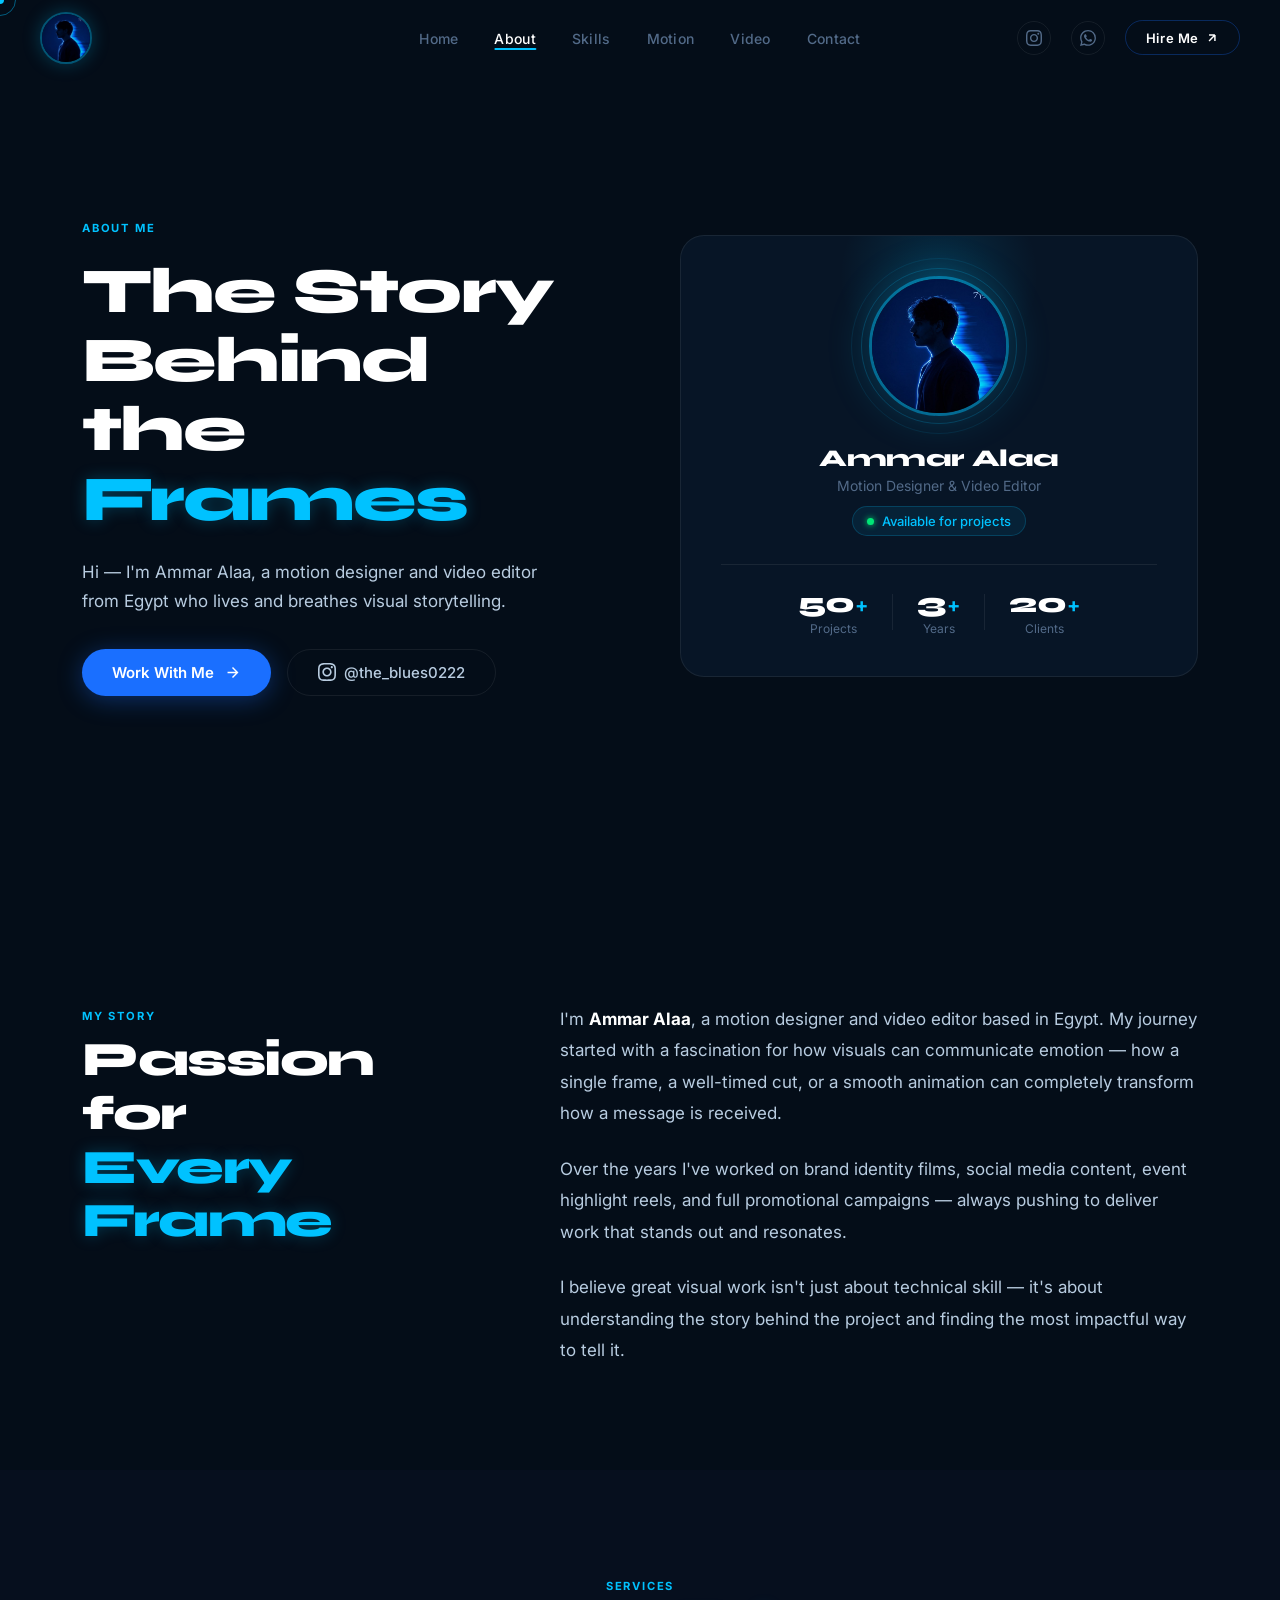
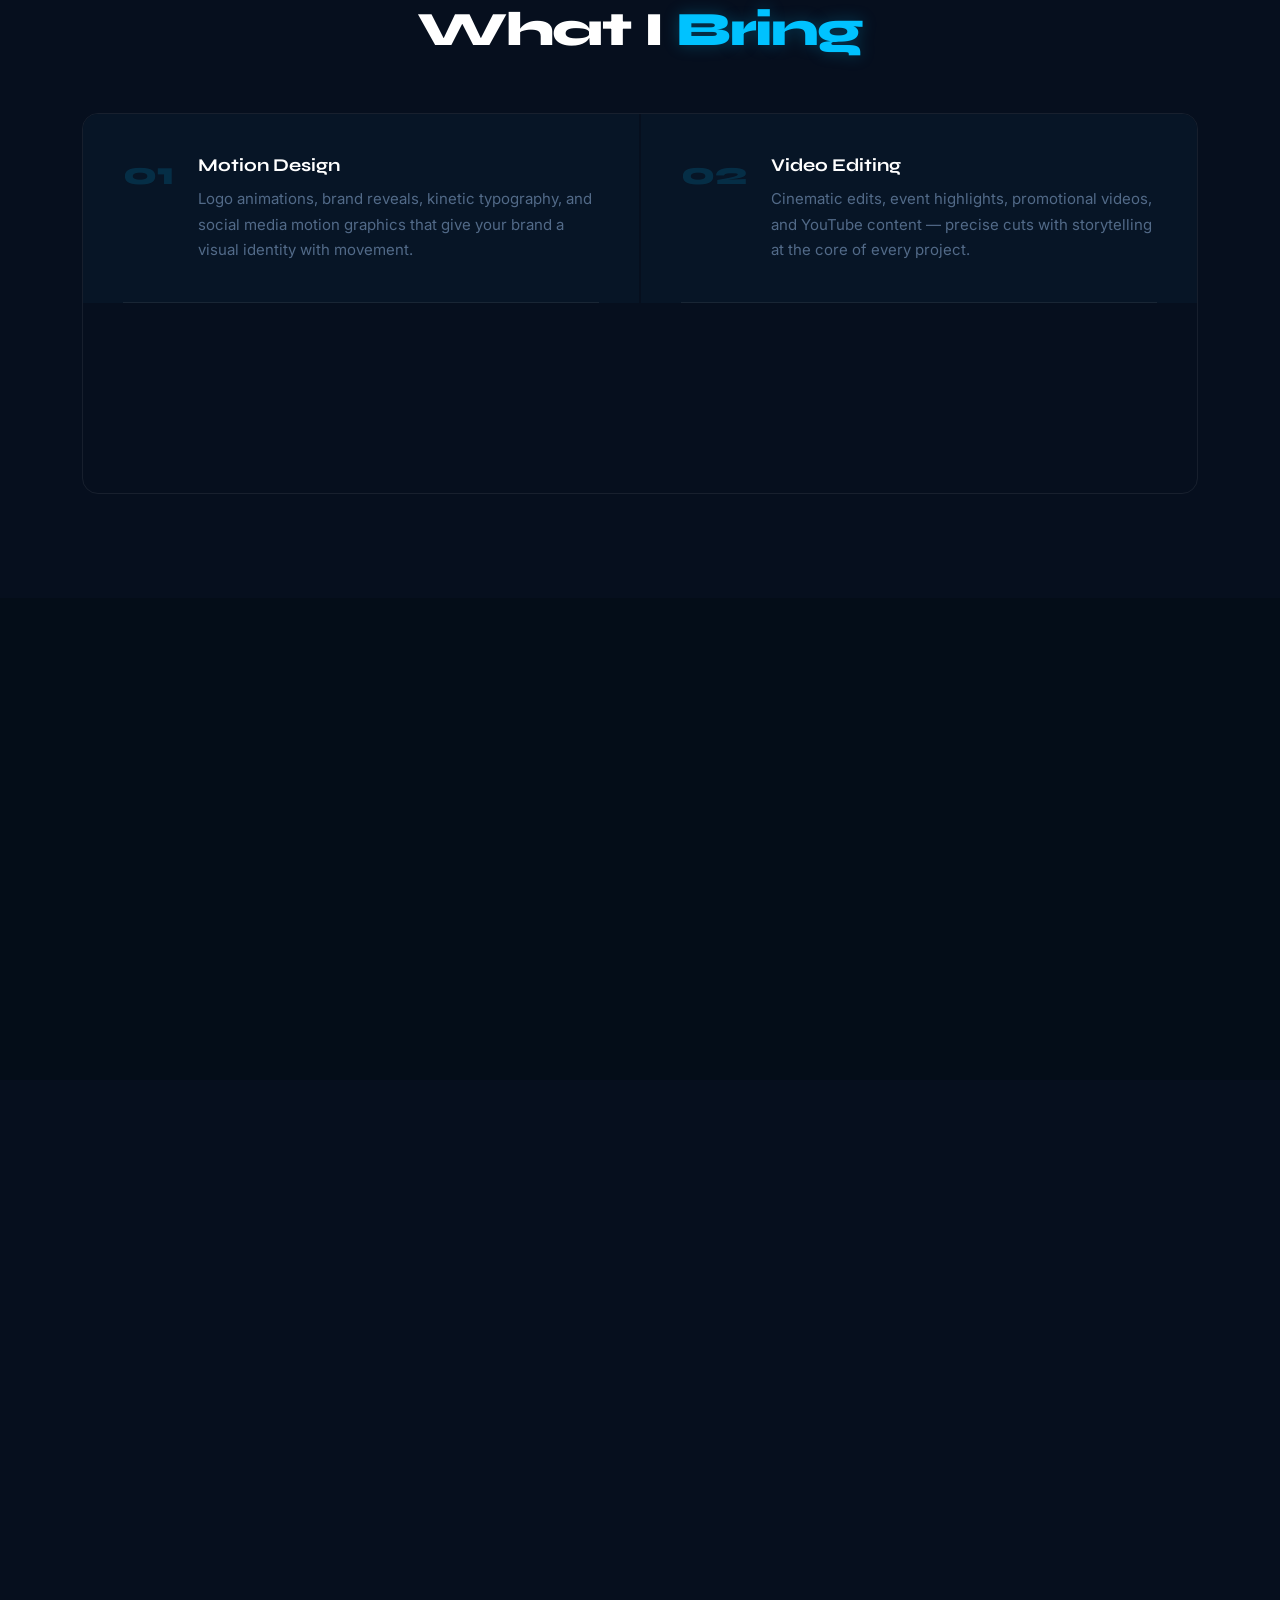
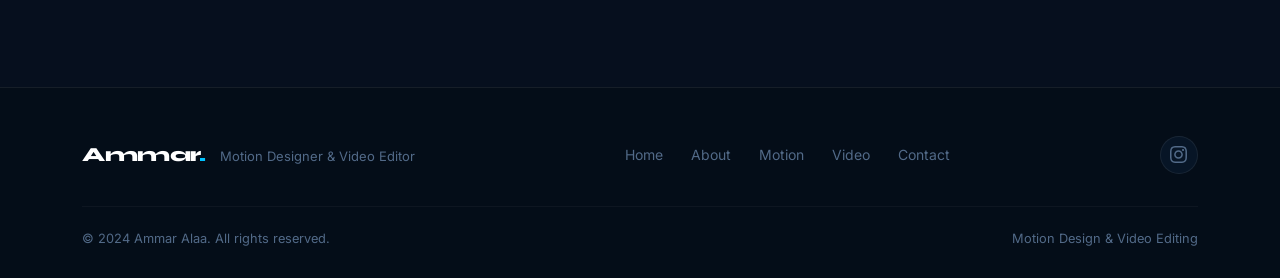
==== commit e667f2e1: "Update navbar social icons, expertise layout, and cleanup - Remove @the_blues0222 text from Instagra" ====
--- a/about.html
+++ b/about.html
@@ -17,9 +17,6 @@
   <div class="cursor" id="cursor"></div>
   <div class="cursor-follower" id="cursorFollower"></div>
 
-  <!-- ─── Canvas Background ─────────────────────────────── -->
-  <canvas id="bgCanvas"></canvas>
-
   <!-- ─── Navbar ─────────────────────────────────────────── -->
   <nav class="navbar" id="navbar">
     <a href="index.html" class="nav-logo">
@@ -34,9 +31,11 @@
       <li><a href="contact.html"      class="nav-link">Contact</a></li>
     </ul>
     <div class="nav-right">
-      <a href="https://www.instagram.com/the_blues0222" target="_blank" rel="noopener" class="nav-ig">
+      <a href="https://www.instagram.com/the_blues0222" target="_blank" rel="noopener" class="nav-ig" aria-label="Instagram">
         <svg viewBox="0 0 24 24" fill="currentColor"><path d="M12 2.163c3.204 0 3.584.012 4.85.07 3.252.148 4.771 1.691 4.919 4.919.058 1.265.069 1.645.069 4.849 0 3.205-.012 3.584-.069 4.849-.149 3.225-1.664 4.771-4.919 4.919-1.266.058-1.644.07-4.85.07-3.204 0-3.584-.012-4.849-.07-3.26-.149-4.771-1.699-4.919-4.92-.058-1.265-.07-1.644-.07-4.849 0-3.204.013-3.583.07-4.849.149-3.227 1.664-4.771 4.919-4.919 1.266-.057 1.645-.069 4.849-.069zm0-2.163c-3.259 0-3.667.014-4.947.072-4.358.2-6.78 2.618-6.98 6.98-.059 1.281-.073 1.689-.073 4.948 0 3.259.014 3.668.072 4.948.2 4.358 2.618 6.78 6.98 6.98 1.281.058 1.689.072 4.948.072 3.259 0 3.668-.014 4.948-.072 4.354-.2 6.782-2.618 6.979-6.98.059-1.28.073-1.689.073-4.948 0-3.259-.014-3.667-.072-4.947-.196-4.354-2.617-6.78-6.979-6.98-1.281-.059-1.69-.073-4.949-.073zm0 5.838c-3.403 0-6.162 2.759-6.162 6.162s2.759 6.163 6.162 6.163 6.162-2.759 6.162-6.163c0-3.403-2.759-6.162-6.162-6.162zm0 10.162c-2.209 0-4-1.79-4-4 0-2.209 1.791-4 4-4s4 1.791 4 4c0 2.21-1.791 4-4 4zm6.406-11.845c-.796 0-1.441.645-1.441 1.44s.645 1.44 1.441 1.44c.795 0 1.439-.645 1.439-1.44s-.644-1.44-1.439-1.44z"/></svg>
-        @the_blues0222
+      </a>
+      <a href="https://wa.me/201147716555" target="_blank" rel="noopener" class="nav-wa" aria-label="WhatsApp">
+        <svg viewBox="0 0 24 24" fill="currentColor"><path d="M17.472 14.382c-.297-.149-1.758-.867-2.03-.967-.273-.099-.471-.148-.67.15-.197.297-.767.966-.94 1.164-.173.199-.347.223-.644.075-.297-.15-1.255-.463-2.39-1.475-.883-.788-1.48-1.761-1.653-2.059-.173-.297-.018-.458.13-.606.134-.133.298-.347.446-.52.149-.174.198-.298.298-.497.099-.198.05-.371-.025-.52-.075-.149-.669-1.612-.916-2.207-.242-.579-.487-.5-.669-.51-.173-.008-.371-.01-.57-.01-.198 0-.52.074-.792.372-.272.297-1.04 1.016-1.04 2.479 0 1.462 1.065 2.875 1.213 3.074.149.198 2.096 3.2 5.077 4.487.709.306 1.262.489 1.694.625.712.227 1.36.195 1.871.118.571-.085 1.758-.719 2.006-1.413.248-.694.248-1.289.173-1.413-.074-.124-.272-.198-.57-.347m-5.421 7.403h-.004a9.87 9.87 0 01-5.031-1.378l-.361-.214-3.741.982.998-3.648-.235-.374a9.86 9.86 0 01-1.51-5.26c.001-5.45 4.436-9.884 9.888-9.884 2.64 0 5.122 1.03 6.988 2.898a9.825 9.825 0 012.893 6.994c-.003 5.45-4.437 9.884-9.885 9.884m8.413-18.297A11.815 11.815 0 0012.05 0C5.495 0 .16 5.335.157 11.892c0 2.096.547 4.142 1.588 5.945L.057 24l6.305-1.654a11.882 11.882 0 005.683 1.448h.005c6.554 0 11.89-5.335 11.893-11.893a11.821 11.821 0 00-3.48-8.413z"/></svg>
       </a>
       <a href="contact.html" class="btn-nav">
         Hire Me
--- a/css/style.css
+++ b/css/style.css
@@ -142,17 +142,19 @@
   align-items: center;
   gap: 1.25rem;
 }
-.nav-ig {
+.nav-ig, .nav-wa {
   display: flex;
   align-items: center;
-  gap: .4rem;
-  font-size: .8125rem;
-  font-weight: 500;
+  justify-content: center;
+  width: 34px; height: 34px;
+  border-radius: 50%;
+  border: 1px solid var(--border);
   color: var(--text-muted);
-  transition: color var(--transition);
-}
-.nav-ig svg { width: 15px; height: 15px; flex-shrink: 0; }
-.nav-ig:hover { color: var(--white); }
+  transition: all var(--transition);
+}
+.nav-ig svg, .nav-wa svg { width: 16px; height: 16px; flex-shrink: 0; }
+.nav-ig:hover { color: var(--white); border-color: #e1306c; background: rgba(225,48,108,.08); }
+.nav-wa:hover { color: #25d366; border-color: #25d366; background: rgba(37,211,102,.08); }
 
 .btn-nav {
   display: inline-flex;
@@ -174,12 +176,30 @@
   color: var(--blue-neon);
 }
 
-/* Hamburger */
-.hamburger { display: none; flex-direction: column; gap: 5px; padding: 4px; }
-.hamburger span { display: block; width: 22px; height: 1.5px; background: var(--white); border-radius: 2px; transition: var(--transition); }
-.hamburger.open span:nth-child(1) { transform: translateY(6.5px) rotate(45deg); }
-.hamburger.open span:nth-child(2) { opacity: 0; }
-.hamburger.open span:nth-child(3) { transform: translateY(-6.5px) rotate(-45deg); }
+/* Hamburger — middle line shorter, smooth cubic-bezier */
+.hamburger {
+  display: none;
+  flex-direction: column;
+  align-items: flex-start;
+  gap: 5px;
+  padding: 6px 4px;
+}
+.hamburger span {
+  display: block;
+  height: 2px;
+  background: var(--white);
+  border-radius: 2px;
+  transition: transform .4s cubic-bezier(0.4,0,0.2,1),
+              opacity  .3s ease,
+              width    .3s ease;
+}
+.hamburger span:nth-child(1) { width: 22px; }
+.hamburger span:nth-child(2) { width: 13px; } /* shorter middle */
+.hamburger span:nth-child(3) { width: 22px; }
+/* Open → X */
+.hamburger.open span:nth-child(1) { transform: translateY(7px) rotate(45deg); width: 22px; }
+.hamburger.open span:nth-child(2) { opacity: 0; width: 0; }
+.hamburger.open span:nth-child(3) { transform: translateY(-7px) rotate(-45deg); width: 22px; }
 
 /* ══════════════════════════════════════════════════════
    BUTTONS
@@ -280,21 +300,13 @@
   margin-bottom: .875rem;
 }
 
-/* Two-line stacked name — like the reference screenshot */
-.hero-title {
-  font-family: var(--font-display);
-  font-size: clamp(3.5rem, 7vw, 6rem);
-  font-weight: 900;
-  line-height: 1.0;
-  letter-spacing: -.03em;
-  margin-bottom: 1.5rem;
-  display: flex;
-  flex-direction: column;
-}
-.hero-name-white { color: var(--white); }
-.hero-name-cyan  { color: var(--blue-neon); }
-/* Minimal glow — much less than before */
-.hero-dot { color: var(--blue-neon); }
+
+.hero-location {
+  font-size: .9375rem;
+  color: var(--text-muted);
+  margin-bottom: 1.25rem;
+  letter-spacing: .02em;
+}
 
 .hero-sub {
   font-size: 1rem;
@@ -305,20 +317,7 @@
 }
 .hero-sub strong { color: var(--white); font-weight: 600; }
 
-.hero-cta { display: flex; gap: .875rem; flex-wrap: wrap; margin-bottom: 3rem; }
-
-.hero-stats { display: flex; align-items: center; gap: 1.75rem; }
-.stat { text-align: center; }
-.stat-num {
-  font-family: var(--font-display);
-  font-size: 2rem;
-  font-weight: 800;
-  color: var(--white);
-  line-height: 1;
-}
-.stat-plus { font-size: 1.25rem; color: var(--blue-neon); font-weight: 700; }
-.stat p { font-size: .75rem; color: var(--text-muted); margin-top: .25rem; letter-spacing: .04em; }
-.stat-divider { width: 1px; height: 38px; background: var(--border); }
+.hero-cta { display: flex; gap: .875rem; flex-wrap: wrap; }
 
 /* ─── Hero Right — Profile Photo Card ────────────────── */
 .hero-right { flex: 1; max-width: 480px; display: flex; justify-content: center; }
@@ -497,37 +496,125 @@
 .social-link:hover { opacity: .7; }
 
 /* ══════════════════════════════════════════════════════
-   SKILLS
-   ══════════════════════════════════════════════════════ */
-.skills-grid { display: grid; grid-template-columns: repeat(3, 1fr); gap: 1.25rem; }
-.skill-card {
-  background: var(--bg-card);
+   SKILLS — Numbered editorial list (creative layout)
+   ══════════════════════════════════════════════════════ */
+.expertise-list { border-top: 1px solid var(--border); }
+
+.expertise-item {
+  display: grid;
+  grid-template-columns: 72px 220px 1fr 32px;
+  align-items: center;
+  gap: 2.5rem;
+  padding: 2.5rem 0;
+  border-bottom: 1px solid var(--border);
+  position: relative;
+  transition: padding-left var(--transition);
+  cursor: default;
+}
+.expertise-item:hover { padding-left: .75rem; }
+
+/* Large faded number */
+.expertise-num {
+  font-family: var(--font-display);
+  font-size: 3.5rem;
+  font-weight: 900;
+  color: rgba(255,255,255,.05);
+  line-height: 1;
+  letter-spacing: -.05em;
+  transition: color var(--transition);
+  user-select: none;
+}
+.expertise-item:hover .expertise-num { color: rgba(0,194,255,.2); }
+
+/* Title column */
+.expertise-title-col {
+  display: flex;
+  flex-direction: column;
+  gap: .875rem;
+}
+.expertise-icon-wrap {
+  width: 46px; height: 46px;
+  background: rgba(26,111,255,.1);
   border: 1px solid var(--border);
-  border-radius: var(--radius);
-  padding: 2rem;
+  border-radius: 10px;
+  display: flex; align-items: center; justify-content: center;
   transition: all var(--transition);
-  position: relative; overflow: hidden;
-}
-.skill-card::before {
-  content: ''; position: absolute; top: 0; left: 0; right: 0; height: 2px;
-  background: linear-gradient(90deg, var(--blue), var(--blue-neon));
-  transform: scaleX(0); transform-origin: left; transition: transform var(--transition);
-}
-.skill-card:hover { border-color: var(--border-blue); background: var(--bg-card-2); transform: translateY(-4px); box-shadow: 0 12px 40px var(--blue-glow); }
-.skill-card:hover::before { transform: scaleX(1); }
-.skill-icon {
-  width: 48px; height: 48px;
-  background: rgba(26, 111, 255, 0.1); border: 1px solid var(--border);
-  border-radius: 10px; display: flex; align-items: center; justify-content: center; margin-bottom: 1.375rem;
+}
+.expertise-item:hover .expertise-icon-wrap {
+  background: rgba(0,194,255,.12);
+  border-color: var(--border-blue);
+  box-shadow: 0 0 16px rgba(0,194,255,.15);
+}
+.expertise-icon-wrap svg { width: 22px; height: 22px; color: var(--blue-neon); }
+
+.expertise-title {
+  font-family: var(--font-display);
+  font-size: 1.375rem;
+  font-weight: 800;
+  color: var(--white);
+  letter-spacing: -.02em;
+  transition: color var(--transition);
+}
+.expertise-item:hover .expertise-title { color: var(--blue-neon); }
+
+/* Body column */
+.expertise-body {}
+.expertise-desc {
+  font-size: .9375rem;
+  color: var(--text-muted);
+  line-height: 1.7;
+  margin-bottom: 1.125rem;
+}
+.expertise-tags {
+  display: flex;
+  flex-wrap: wrap;
+  gap: .5rem;
+}
+.expertise-tag {
+  font-size: .75rem;
+  font-weight: 500;
+  padding: .3rem .75rem;
+  background: rgba(26,111,255,.08);
+  border: 1px solid var(--border);
+  border-radius: 100px;
+  color: var(--text-muted);
   transition: all var(--transition);
 }
-.skill-card:hover .skill-icon { background: rgba(0,194,255,.12); border-color: var(--border-blue); }
-.skill-icon svg { width: 24px; height: 24px; color: var(--blue-neon); }
-.skill-card h3 { font-family: var(--font-display); font-size: 1.125rem; font-weight: 700; color: var(--white); margin-bottom: .75rem; }
-.skill-card > p { font-size: .9rem; color: var(--text-muted); line-height: 1.7; margin-bottom: 1.25rem; }
-.skill-list { display: flex; flex-direction: column; gap: .4rem; }
-.skill-list li { font-size: .875rem; color: var(--text); padding-left: 1rem; position: relative; }
-.skill-list li::before { content: '▸'; position: absolute; left: 0; color: var(--blue-neon); font-size: .7rem; top: 1px; }
+.expertise-item:hover .expertise-tag {
+  border-color: rgba(0,194,255,.25);
+  color: var(--text);
+}
+
+/* Arrow */
+.expertise-arrow {
+  font-size: 1.25rem;
+  color: var(--text-muted);
+  opacity: 0;
+  transform: translateX(-6px);
+  transition: opacity var(--transition), transform var(--transition), color var(--transition);
+}
+.expertise-item:hover .expertise-arrow {
+  opacity: 1;
+  transform: translateX(0);
+  color: var(--blue-neon);
+}
+
+/* Responsive */
+@media (max-width: 900px) {
+  .expertise-item {
+    grid-template-columns: 48px 1fr;
+    grid-template-rows: auto auto;
+    gap: 1rem 1.25rem;
+  }
+  .expertise-num { font-size: 2.5rem; grid-row: 1; }
+  .expertise-title-col { grid-row: 1; flex-direction: row; align-items: center; gap: .75rem; }
+  .expertise-body { grid-column: 1/-1; padding-left: 0; }
+  .expertise-arrow { display: none; }
+}
+@media (max-width: 600px) {
+  .expertise-item { grid-template-columns: 1fr; }
+  .expertise-num { font-size: 2rem; }
+}
 
 /* ══════════════════════════════════════════════════════
    PROJECTS
@@ -564,6 +651,55 @@
 .coming-soon-card p { color: var(--text-muted); font-size: .9375rem; }
 
 /* ══════════════════════════════════════════════════════
+   STATS SECTION — 3 bordered cards
+   ══════════════════════════════════════════════════════ */
+.stats-section {
+  padding: 0 0 5rem;
+  position: relative;
+  z-index: 1;
+}
+.stats-grid {
+  display: grid;
+  grid-template-columns: repeat(3, 1fr);
+  gap: 1px;
+  border: 1px solid var(--border);
+  border-radius: 20px;
+  overflow: hidden;
+  background: var(--border); /* gap color */
+}
+.stat-card {
+  background: var(--bg-card);
+  padding: 2.75rem 2rem;
+  text-align: center;
+  transition: background var(--transition);
+}
+.stat-card:hover { background: var(--bg-card-2); }
+.stat-card-num {
+  font-family: var(--font-display);
+  font-size: clamp(2.5rem, 5vw, 3.75rem);
+  font-weight: 900;
+  color: var(--white);
+  line-height: 1;
+  letter-spacing: -.03em;
+}
+.stat-card-plus {
+  font-family: var(--font-display);
+  font-size: clamp(1.5rem, 3vw, 2.25rem);
+  font-weight: 900;
+  color: var(--blue-neon);
+}
+.stat-card-label {
+  font-size: .875rem;
+  color: var(--text-muted);
+  margin-top: .625rem;
+  letter-spacing: .02em;
+}
+
+@media (max-width: 600px) {
+  .stats-grid { grid-template-columns: 1fr; }
+}
+
+/* ══════════════════════════════════════════════════════
    CTA BANNER (replaces contact form)
    ══════════════════════════════════════════════════════ */
 .cta-section { padding: 5rem 0 6rem; position: relative; z-index: 1; }
@@ -703,16 +839,40 @@
   .hero-stats { justify-content: center; }
   .hero-sub  { margin-left: auto; margin-right: auto; }
   .hero-right { max-width: 340px; width: 100%; }
-  .nav-links { display: none; }
-  .nav-ig    { display: none; }
-  .hamburger { display: flex; }
+  .nav-links {
+    /* Always in DOM — controlled by opacity/transform */
+    display: flex !important;
+    flex-direction: column;
+    position: fixed;
+    top: var(--nav-h); left: 0; right: 0;
+    background: rgba(4, 13, 24, 0.97);
+    backdrop-filter: blur(28px);
+    -webkit-backdrop-filter: blur(28px);
+    padding: 2.5rem 2rem 3rem;
+    gap: 0;
+    border-bottom: 1px solid var(--border);
+    text-align: center;
+    /* Hidden state */
+    opacity: 0;
+    transform: translateY(-12px);
+    pointer-events: none;
+    transition: opacity .35s cubic-bezier(0.4,0,0.2,1),
+                transform .35s cubic-bezier(0.4,0,0.2,1);
+    z-index: 99;
+  }
+  .nav-links li {
+    border-bottom: 1px solid var(--border);
+    padding: 1rem 0;
+  }
+  .nav-links li:last-child { border-bottom: none; }
   .nav-links.open {
-    display: flex; flex-direction: column; position: fixed;
-    top: var(--nav-h); left: 0; right: 0;
-    background: rgba(4,13,24,.97); backdrop-filter: blur(24px);
-    padding: 2rem; gap: 1.5rem; border-bottom: 1px solid var(--border); text-align: center;
+    opacity: 1;
+    transform: translateY(0);
+    pointer-events: all;
   }
   .nav-link { font-size: 1.0625rem; }
+  .nav-ig   { display: none; }
+  .hamburger { display: flex; }
   .nav-right .btn-nav { display: flex; }
 }
 
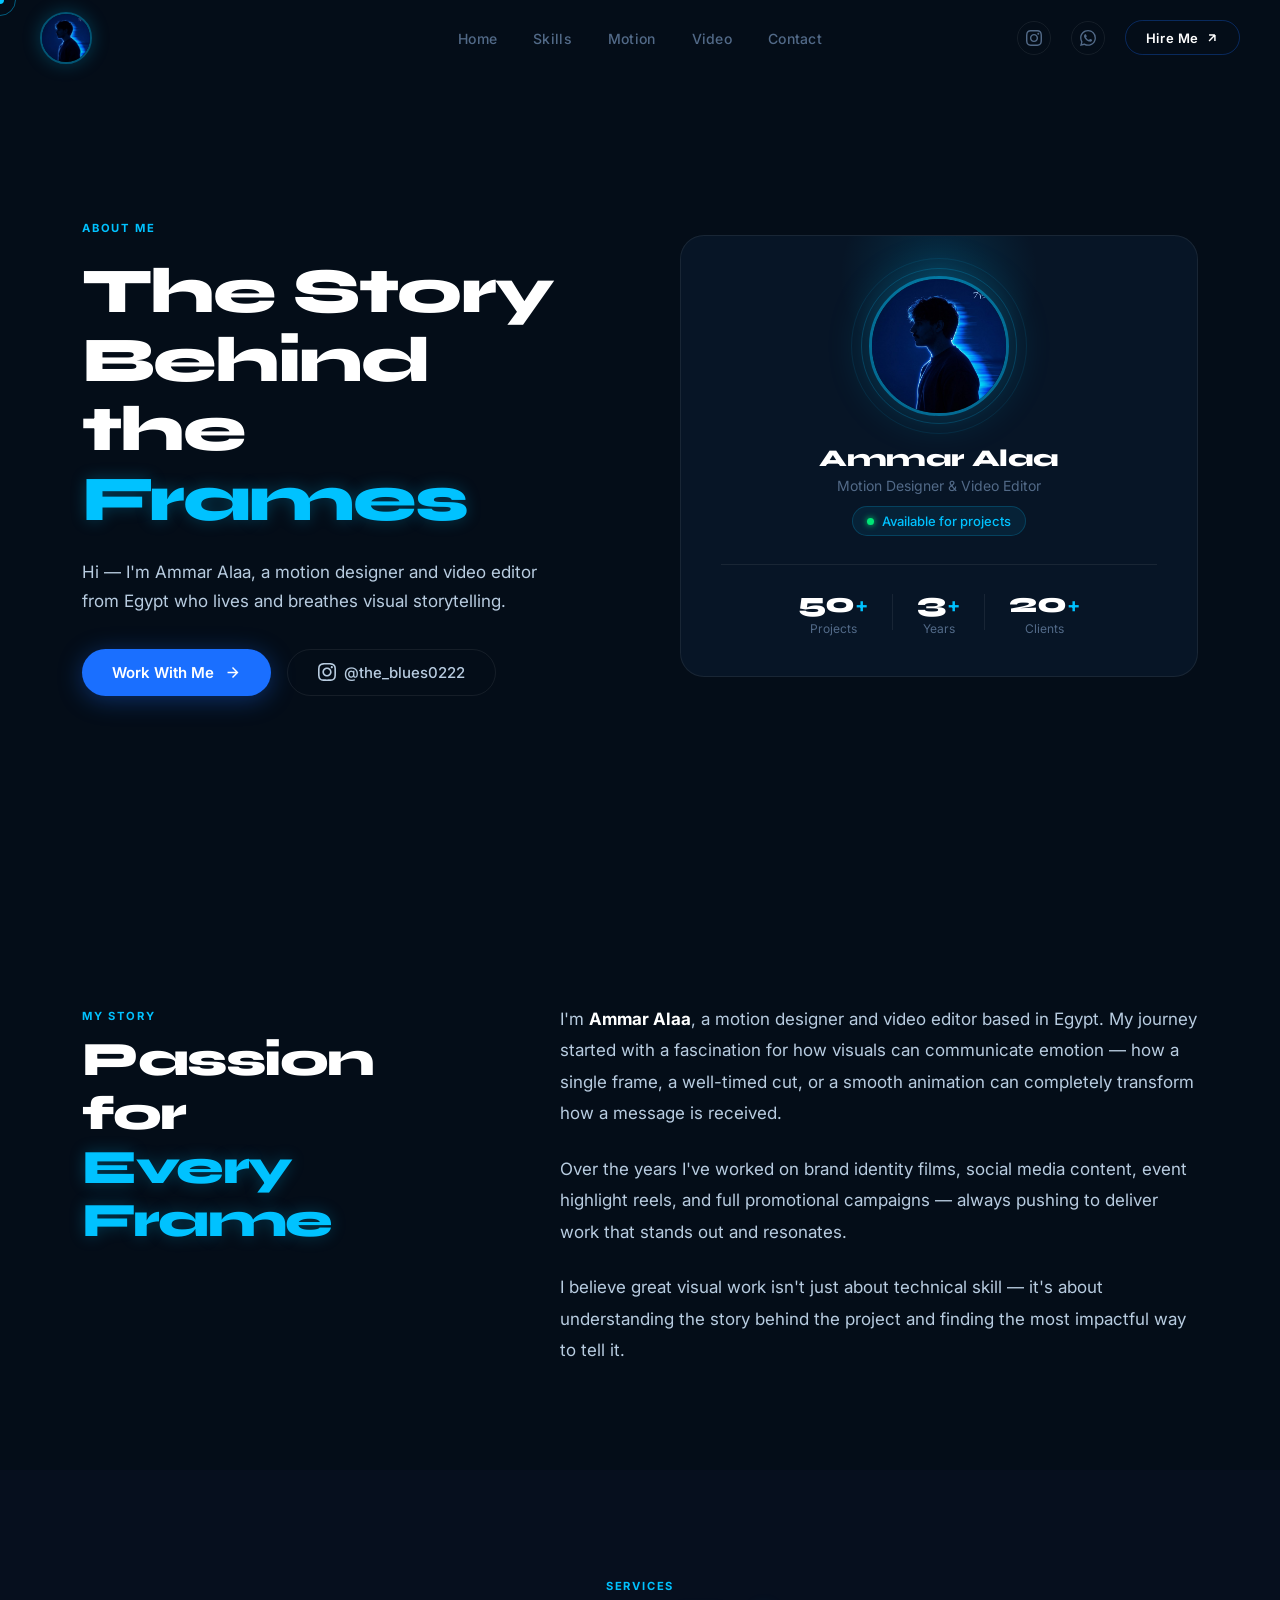
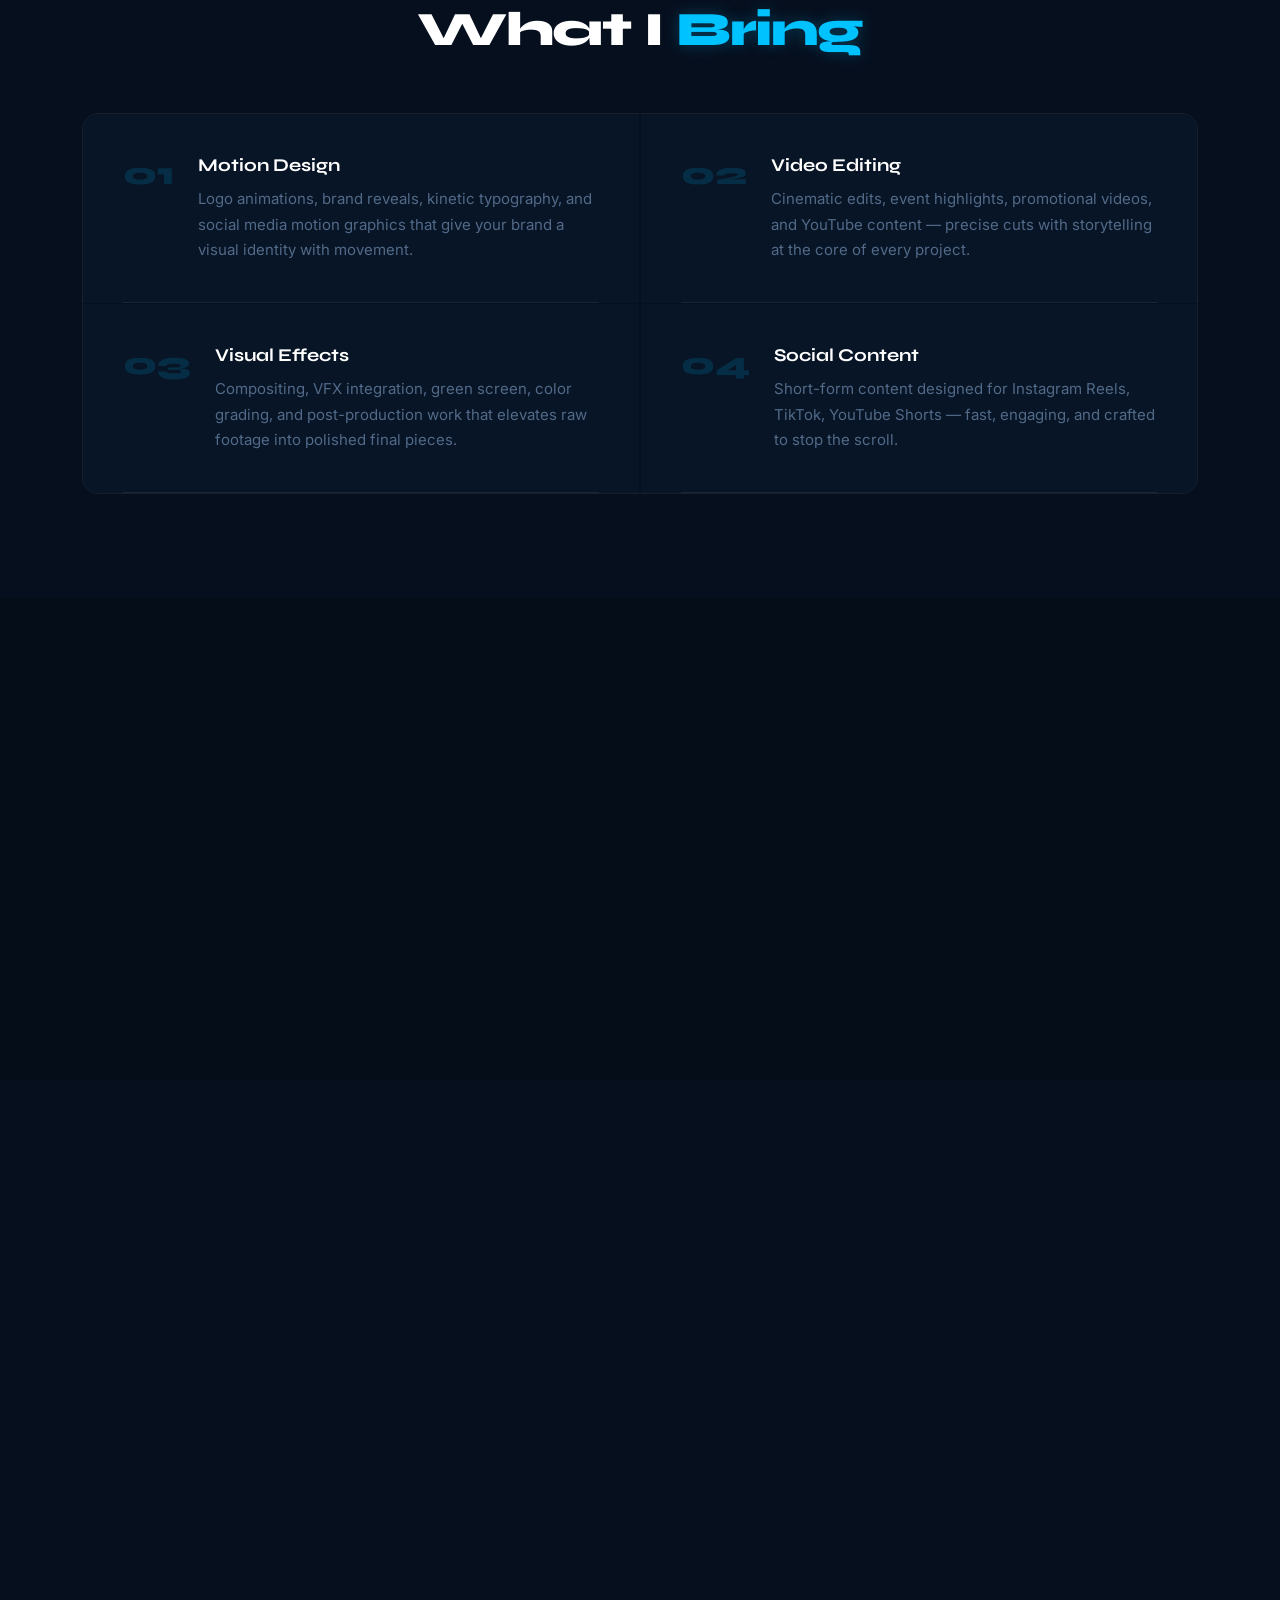
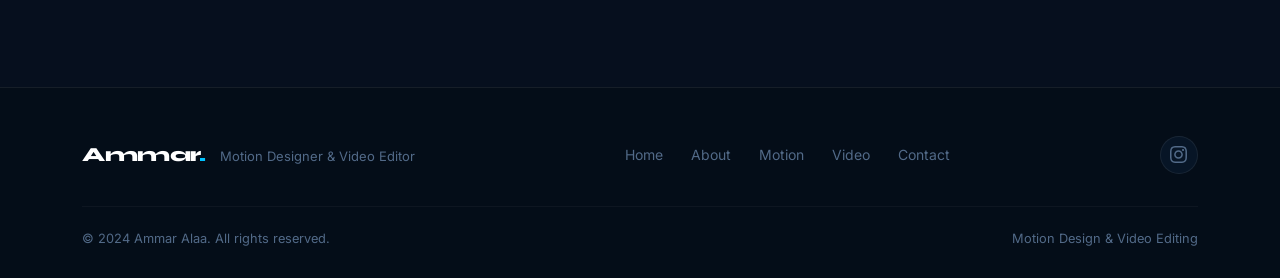
==== commit c1834a97: "Mobile nav, expertise accordion, circular favicon, faster reveal, UX polish - Mobile navbar: center " ====
--- a/about.html
+++ b/about.html
@@ -24,11 +24,24 @@
     </a>
     <ul class="nav-links" id="navLinks">
       <li><a href="index.html"        class="nav-link">Home</a></li>
-      <li><a href="about.html"        class="nav-link active">About</a></li>
       <li><a href="index.html#skills" class="nav-link">Skills</a></li>
       <li><a href="index.html#motion" class="nav-link">Motion</a></li>
       <li><a href="index.html#video"  class="nav-link">Video</a></li>
       <li><a href="contact.html"      class="nav-link">Contact</a></li>
+      <li class="nav-mob-social">
+        <div class="nav-mob-icons">
+          <a href="https://www.instagram.com/the_blues0222" target="_blank" rel="noopener" class="nav-mob-ig" aria-label="Instagram">
+            <svg viewBox="0 0 24 24" fill="currentColor"><path d="M12 2.163c3.204 0 3.584.012 4.85.07 3.252.148 4.771 1.691 4.919 4.919.058 1.265.069 1.645.069 4.849 0 3.205-.012 3.584-.069 4.849-.149 3.225-1.664 4.771-4.919 4.919-1.266.058-1.644.07-4.85.07-3.204 0-3.584-.012-4.849-.07-3.26-.149-4.771-1.699-4.919-4.92-.058-1.265-.07-1.644-.07-4.849 0-3.204.013-3.583.07-4.849.149-3.227 1.664-4.771 4.919-4.919 1.266-.057 1.645-.069 4.849-.069zm0-2.163c-3.259 0-3.667.014-4.947.072-4.358.2-6.78 2.618-6.98 6.98-.059 1.281-.073 1.689-.073 4.948 0 3.259.014 3.668.072 4.948.2 4.358 2.618 6.78 6.98 6.98 1.281.058 1.689.072 4.948.072 3.259 0 3.668-.014 4.948-.072 4.354-.2 6.782-2.618 6.979-6.98.059-1.28.073-1.689.073-4.948 0-3.259-.014-3.667-.072-4.947-.196-4.354-2.617-6.78-6.979-6.98-1.281-.059-1.69-.073-4.949-.073zm0 5.838c-3.403 0-6.162 2.759-6.162 6.162s2.759 6.163 6.162 6.163 6.162-2.759 6.162-6.163c0-3.403-2.759-6.162-6.162-6.162zm0 10.162c-2.209 0-4-1.79-4-4 0-2.209 1.791-4 4-4s4 1.791 4 4c0 2.21-1.791 4-4 4zm6.406-11.845c-.796 0-1.441.645-1.441 1.44s.645 1.44 1.441 1.44c.795 0 1.439-.645 1.439-1.44s-.644-1.44-1.439-1.44z"/></svg>
+          </a>
+          <a href="https://wa.me/201147716555" target="_blank" rel="noopener" class="nav-mob-wa" aria-label="WhatsApp">
+            <svg viewBox="0 0 24 24" fill="currentColor"><path d="M17.472 14.382c-.297-.149-1.758-.867-2.03-.967-.273-.099-.471-.148-.67.15-.197.297-.767.966-.94 1.164-.173.199-.347.223-.644.075-.297-.15-1.255-.463-2.39-1.475-.883-.788-1.48-1.761-1.653-2.059-.173-.297-.018-.458.13-.606.134-.133.298-.347.446-.52.149-.174.198-.298.298-.497.099-.198.05-.371-.025-.52-.075-.149-.669-1.612-.916-2.207-.242-.579-.487-.5-.669-.51-.173-.008-.371-.01-.57-.01-.198 0-.52.074-.792.372-.272.297-1.04 1.016-1.04 2.479 0 1.462 1.065 2.875 1.213 3.074.149.198 2.096 3.2 5.077 4.487.709.306 1.262.489 1.694.625.712.227 1.36.195 1.871.118.571-.085 1.758-.719 2.006-1.413.248-.694.248-1.289.173-1.413-.074-.124-.272-.198-.57-.347m-5.421 7.403h-.004a9.87 9.87 0 01-5.031-1.378l-.361-.214-3.741.982.998-3.648-.235-.374a9.86 9.86 0 01-1.51-5.26c.001-5.45 4.436-9.884 9.888-9.884 2.64 0 5.122 1.03 6.988 2.898a9.825 9.825 0 012.893 6.994c-.003 5.45-4.437 9.884-9.885 9.884m8.413-18.297A11.815 11.815 0 0012.05 0C5.495 0 .16 5.335.157 11.892c0 2.096.547 4.142 1.588 5.945L.057 24l6.305-1.654a11.882 11.882 0 005.683 1.448h.005c6.554 0 11.89-5.335 11.893-11.893a11.821 11.821 0 00-3.48-8.413z"/></svg>
+          </a>
+        </div>
+        <a href="contact.html" class="btn-primary nav-mob-hire">
+          <span>Hire Me</span>
+          <svg viewBox="0 0 24 24" fill="none" stroke="currentColor" stroke-width="2.5"><path d="M7 17L17 7M17 7H7M17 7v10"/></svg>
+        </a>
+      </li>
     </ul>
     <div class="nav-right">
       <a href="https://www.instagram.com/the_blues0222" target="_blank" rel="noopener" class="nav-ig" aria-label="Instagram">
--- a/css/style.css
+++ b/css/style.css
@@ -176,6 +176,9 @@
   color: var(--blue-neon);
 }
 
+/* Mobile social row — hidden on desktop, shown in mobile menu */
+.nav-mob-social { display: none; }
+
 /* Hamburger — middle line shorter, smooth cubic-bezier */
 .hamburger {
   display: none;
@@ -183,6 +186,7 @@
   align-items: flex-start;
   gap: 5px;
   padding: 6px 4px;
+  z-index: 102;
 }
 .hamburger span {
   display: block;
@@ -320,18 +324,56 @@
 .hero-cta { display: flex; gap: .875rem; flex-wrap: wrap; }
 
 /* ─── Hero Right — Profile Photo Card ────────────────── */
-.hero-right { flex: 1; max-width: 480px; display: flex; justify-content: center; }
+.hero-right { flex: 1; max-width: 420px; display: flex; justify-content: center; }
+
+.hero-photo-wrap {
+  display: flex;
+  flex-direction: column;
+  align-items: center;
+  gap: 1rem;
+  width: 100%;
+  max-width: 320px;
+}
 
 .hero-photo-card {
   position: relative;
   width: 100%;
-  max-width: 420px;
+  max-width: 320px;
   aspect-ratio: 3/4;
   border-radius: 20px;
   overflow: hidden;
   border: 1px solid rgba(0, 194, 255, 0.2);
   box-shadow: 0 0 60px rgba(0, 194, 255, 0.12), 0 30px 80px rgba(0,0,0,.6);
 }
+
+/* Floating info cards below photo */
+.hero-float-cards {
+  display: grid;
+  grid-template-columns: 1fr 1fr;
+  gap: .75rem;
+  width: 100%;
+}
+.hero-float-card {
+  display: flex;
+  align-items: center;
+  gap: .625rem;
+  padding: .875rem 1rem;
+  background: var(--bg-card);
+  border: 1px solid var(--border);
+  border-radius: var(--radius-sm);
+  transition: border-color var(--transition), background var(--transition);
+}
+.hero-float-card:hover { border-color: var(--border-blue); background: var(--bg-card-2); }
+.hero-float-icon {
+  width: 32px; height: 32px;
+  background: rgba(0,194,255,.1);
+  border-radius: 8px;
+  display: flex; align-items: center; justify-content: center;
+  flex-shrink: 0;
+}
+.hero-float-icon svg { width: 15px; height: 15px; color: var(--blue-neon); }
+.hero-float-label { font-size: .65rem; color: var(--text-muted); letter-spacing: .04em; text-transform: uppercase; margin-bottom: .1rem; }
+.hero-float-value { font-size: .8125rem; font-weight: 700; color: var(--white); white-space: nowrap; }
 .hero-photo {
   width: 100%; height: 100%;
   object-fit: cover;
@@ -496,81 +538,96 @@
 .social-link:hover { opacity: .7; }
 
 /* ══════════════════════════════════════════════════════
-   SKILLS — Numbered editorial list (creative layout)
-   ══════════════════════════════════════════════════════ */
-.expertise-list { border-top: 1px solid var(--border); }
-
-.expertise-item {
-  display: grid;
-  grid-template-columns: 72px 220px 1fr 32px;
-  align-items: center;
-  gap: 2.5rem;
-  padding: 2.5rem 0;
+   SKILLS — Interactive Accordion
+   ══════════════════════════════════════════════════════ */
+.expertise-accordion { border-top: 1px solid var(--border); }
+
+.ea-item {
   border-bottom: 1px solid var(--border);
   position: relative;
+  overflow: hidden;
+}
+.ea-item::before {
+  content: '';
+  position: absolute;
+  left: 0; top: 0; bottom: 0;
+  width: 3px;
+  background: var(--blue-neon);
+  transform: scaleY(0);
+  transition: transform .4s cubic-bezier(0.4,0,0.2,1);
+  border-radius: 0 2px 2px 0;
+}
+.ea-item.open::before { transform: scaleY(1); }
+
+.ea-trigger {
+  width: 100%;
+  display: flex;
+  align-items: center;
+  gap: 2rem;
+  padding: 2rem 0 2rem .75rem;
+  background: none;
+  cursor: pointer;
+  text-align: left;
   transition: padding-left var(--transition);
-  cursor: default;
-}
-.expertise-item:hover { padding-left: .75rem; }
-
-/* Large faded number */
-.expertise-num {
+}
+.ea-trigger:hover { padding-left: 1.25rem; }
+.ea-item.open .ea-trigger { padding-left: 1.25rem; }
+
+.ea-num {
   font-family: var(--font-display);
-  font-size: 3.5rem;
+  font-size: 3rem;
   font-weight: 900;
   color: rgba(255,255,255,.05);
+  min-width: 68px;
+  text-align: right;
   line-height: 1;
   letter-spacing: -.05em;
   transition: color var(--transition);
   user-select: none;
-}
-.expertise-item:hover .expertise-num { color: rgba(0,194,255,.2); }
-
-/* Title column */
-.expertise-title-col {
-  display: flex;
-  flex-direction: column;
-  gap: .875rem;
-}
-.expertise-icon-wrap {
-  width: 46px; height: 46px;
-  background: rgba(26,111,255,.1);
-  border: 1px solid var(--border);
-  border-radius: 10px;
-  display: flex; align-items: center; justify-content: center;
-  transition: all var(--transition);
-}
-.expertise-item:hover .expertise-icon-wrap {
-  background: rgba(0,194,255,.12);
-  border-color: var(--border-blue);
-  box-shadow: 0 0 16px rgba(0,194,255,.15);
-}
-.expertise-icon-wrap svg { width: 22px; height: 22px; color: var(--blue-neon); }
-
-.expertise-title {
+  flex-shrink: 0;
+}
+.ea-item.open .ea-num,
+.ea-trigger:hover .ea-num { color: rgba(0,194,255,.3); }
+
+.ea-title {
   font-family: var(--font-display);
-  font-size: 1.375rem;
+  font-size: 1.5rem;
   font-weight: 800;
   color: var(--white);
+  flex: 1;
   letter-spacing: -.02em;
   transition: color var(--transition);
 }
-.expertise-item:hover .expertise-title { color: var(--blue-neon); }
-
-/* Body column */
-.expertise-body {}
-.expertise-desc {
+.ea-item.open .ea-title,
+.ea-trigger:hover .ea-title { color: var(--blue-neon); }
+
+.ea-chevron {
+  width: 22px; height: 22px;
+  color: var(--text-muted);
+  flex-shrink: 0;
+  transition: transform .4s cubic-bezier(0.4,0,0.2,1), color var(--transition);
+}
+.ea-item.open .ea-chevron { transform: rotate(180deg); color: var(--blue-neon); }
+
+/* Body — accordion expand */
+.ea-body {
+  max-height: 0;
+  overflow: hidden;
+  transition: max-height .5s cubic-bezier(0.4,0,0.2,1);
+  padding-left: calc(68px + 2rem + .75rem);
+}
+.ea-item.open .ea-body { max-height: 320px; }
+
+.ea-body-inner { padding-bottom: 2.25rem; }
+
+.ea-desc {
   font-size: .9375rem;
   color: var(--text-muted);
-  line-height: 1.7;
+  line-height: 1.75;
   margin-bottom: 1.125rem;
 }
-.expertise-tags {
-  display: flex;
-  flex-wrap: wrap;
-  gap: .5rem;
-}
-.expertise-tag {
+.ea-tags { display: flex; flex-wrap: wrap; gap: .5rem; }
+.ea-tag {
   font-size: .75rem;
   font-weight: 500;
   padding: .3rem .75rem;
@@ -580,40 +637,19 @@
   color: var(--text-muted);
   transition: all var(--transition);
 }
-.expertise-item:hover .expertise-tag {
-  border-color: rgba(0,194,255,.25);
-  color: var(--text);
-}
-
-/* Arrow */
-.expertise-arrow {
-  font-size: 1.25rem;
-  color: var(--text-muted);
-  opacity: 0;
-  transform: translateX(-6px);
-  transition: opacity var(--transition), transform var(--transition), color var(--transition);
-}
-.expertise-item:hover .expertise-arrow {
-  opacity: 1;
-  transform: translateX(0);
-  color: var(--blue-neon);
-}
+.ea-item.open .ea-tag { border-color: rgba(0,194,255,.3); color: var(--text); background: rgba(0,194,255,.07); }
 
 /* Responsive */
-@media (max-width: 900px) {
-  .expertise-item {
-    grid-template-columns: 48px 1fr;
-    grid-template-rows: auto auto;
-    gap: 1rem 1.25rem;
-  }
-  .expertise-num { font-size: 2.5rem; grid-row: 1; }
-  .expertise-title-col { grid-row: 1; flex-direction: row; align-items: center; gap: .75rem; }
-  .expertise-body { grid-column: 1/-1; padding-left: 0; }
-  .expertise-arrow { display: none; }
-}
-@media (max-width: 600px) {
-  .expertise-item { grid-template-columns: 1fr; }
-  .expertise-num { font-size: 2rem; }
+@media (max-width: 700px) {
+  .ea-trigger { gap: 1.25rem; padding-left: .5rem; }
+  .ea-num { font-size: 2.25rem; min-width: 50px; }
+  .ea-title { font-size: 1.25rem; }
+  .ea-body { padding-left: calc(50px + 1.25rem + .5rem); }
+}
+@media (max-width: 480px) {
+  .ea-num { min-width: 40px; font-size: 1.875rem; }
+  .ea-title { font-size: 1.125rem; }
+  .ea-body { padding-left: 0; }
 }
 
 /* ══════════════════════════════════════════════════════
@@ -797,11 +833,11 @@
    REVEAL ANIMATIONS
    ══════════════════════════════════════════════════════ */
 .reveal-up, .reveal-left, .reveal-right {
-  opacity: 0; transition: opacity .65s ease, transform .65s ease;
-}
-.reveal-up    { transform: translateY(28px); }
-.reveal-left  { transform: translateX(-36px); }
-.reveal-right { transform: translateX(36px); }
+  opacity: 0; transition: opacity .5s ease, transform .5s ease;
+}
+.reveal-up    { transform: translateY(22px); }
+.reveal-left  { transform: translateX(-28px); }
+.reveal-right { transform: translateX(28px); }
 .reveal-up.in-view, .reveal-left.in-view, .reveal-right.in-view { opacity: 1; transform: translate(0); }
 
 /* ══════════════════════════════════════════════════════
@@ -838,7 +874,20 @@
   .hero-cta  { justify-content: center; }
   .hero-stats { justify-content: center; }
   .hero-sub  { margin-left: auto; margin-right: auto; }
-  .hero-right { max-width: 340px; width: 100%; }
+  .hero-right { max-width: 320px; width: 100%; }
+  .hero-float-cards { max-width: 100%; }
+
+  /* ── Mobile Navbar: center logo, hamburger right, hide nav-right ── */
+  .navbar { justify-content: center; position: relative; }
+  .nav-right { display: none; }
+  .hamburger {
+    display: flex;
+    position: absolute;
+    right: 1.5rem;
+    top: 50%;
+    transform: translateY(-50%);
+  }
+
   .nav-links {
     /* Always in DOM — controlled by opacity/transform */
     display: flex !important;
@@ -871,9 +920,38 @@
     pointer-events: all;
   }
   .nav-link { font-size: 1.0625rem; }
-  .nav-ig   { display: none; }
-  .hamburger { display: flex; }
-  .nav-right .btn-nav { display: flex; }
+
+  /* Mobile social + hire me row inside the menu */
+  .nav-mob-social {
+    display: flex !important;
+    flex-direction: column;
+    align-items: center;
+    gap: 1rem;
+    padding: 1.5rem 0 0;
+    border-bottom: none !important;
+  }
+  .nav-mob-icons {
+    display: flex;
+    gap: 1rem;
+  }
+  .nav-mob-ig, .nav-mob-wa {
+    display: flex;
+    align-items: center;
+    justify-content: center;
+    width: 42px; height: 42px;
+    border-radius: 50%;
+    border: 1px solid var(--border);
+    color: var(--text-muted);
+    transition: all var(--transition);
+  }
+  .nav-mob-ig svg, .nav-mob-wa svg { width: 18px; height: 18px; }
+  .nav-mob-ig:hover  { color: var(--white); border-color: #e1306c; background: rgba(225,48,108,.1); }
+  .nav-mob-wa:hover  { color: #25d366; border-color: #25d366; background: rgba(37,211,102,.1); }
+  .nav-mob-hire {
+    font-size: .875rem;
+    font-weight: 600;
+    padding: .7rem 2rem;
+  }
 }
 
 @media (max-width: 768px) {
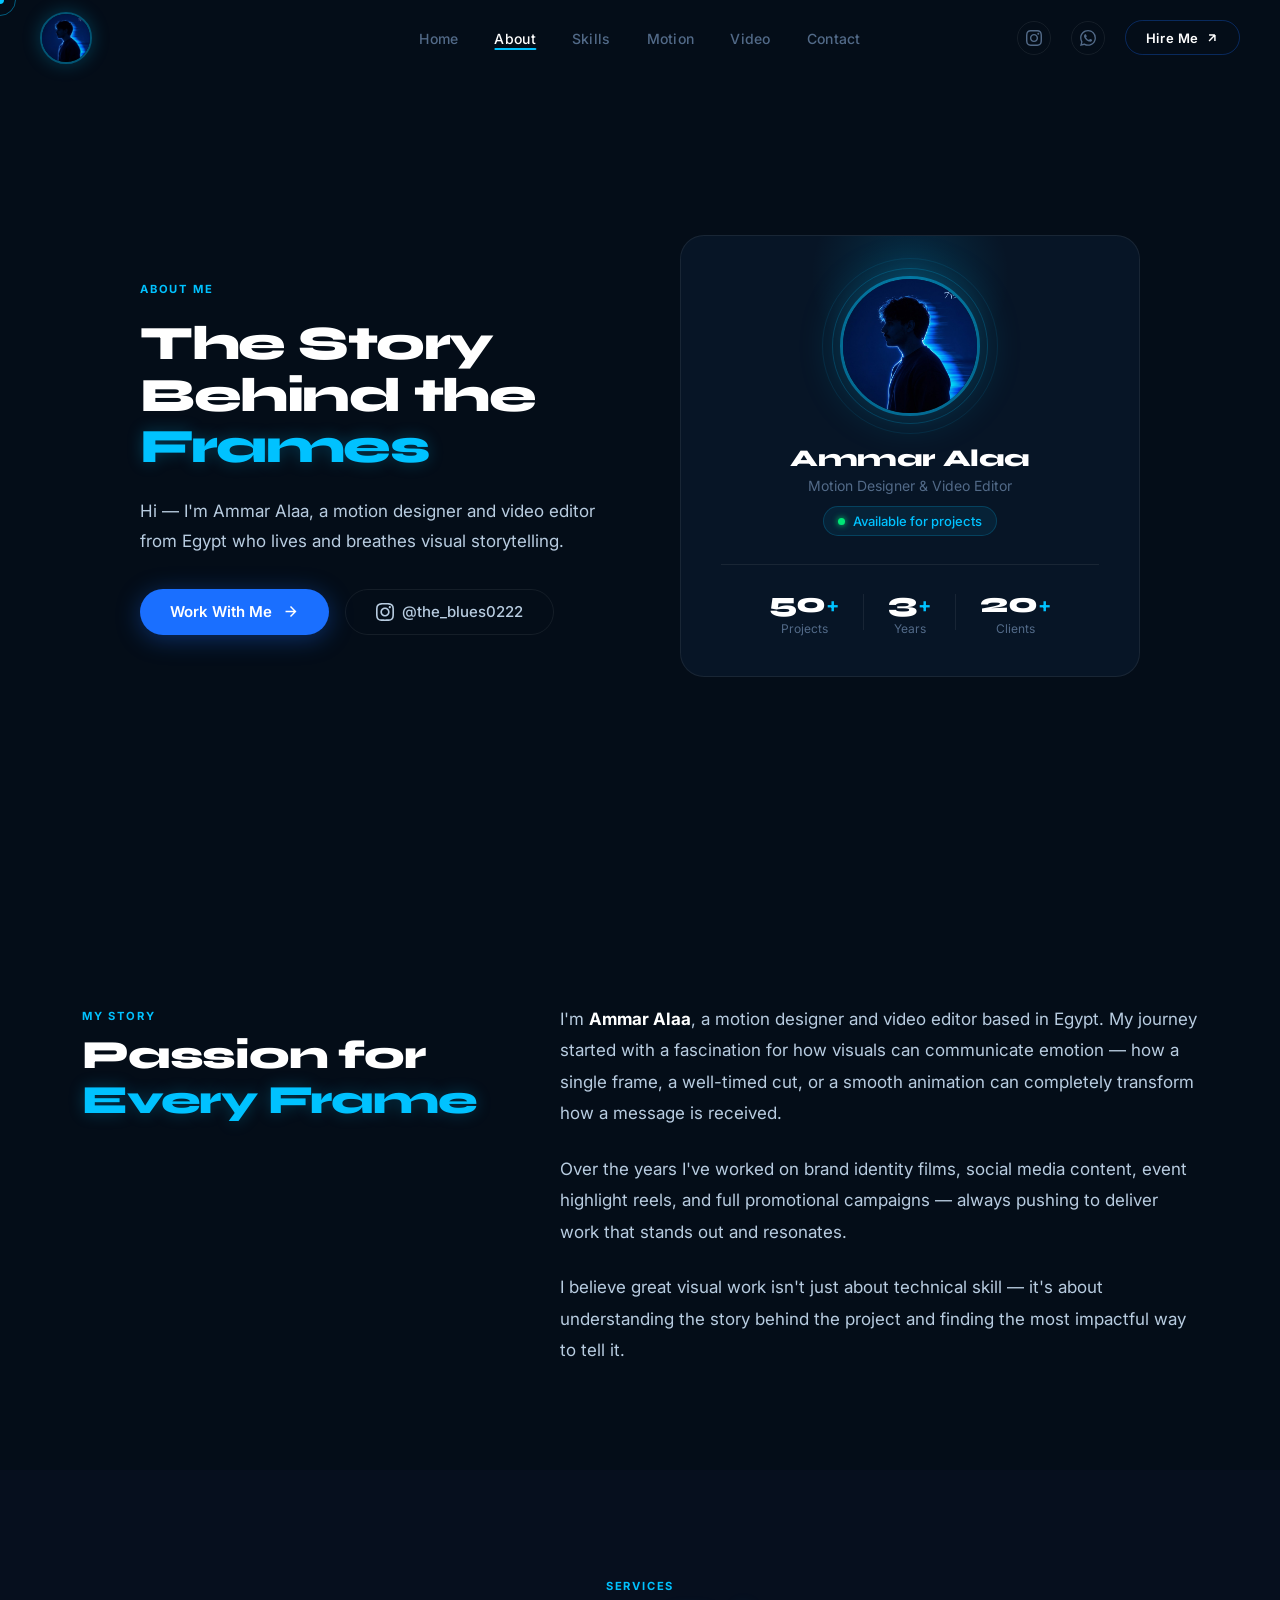
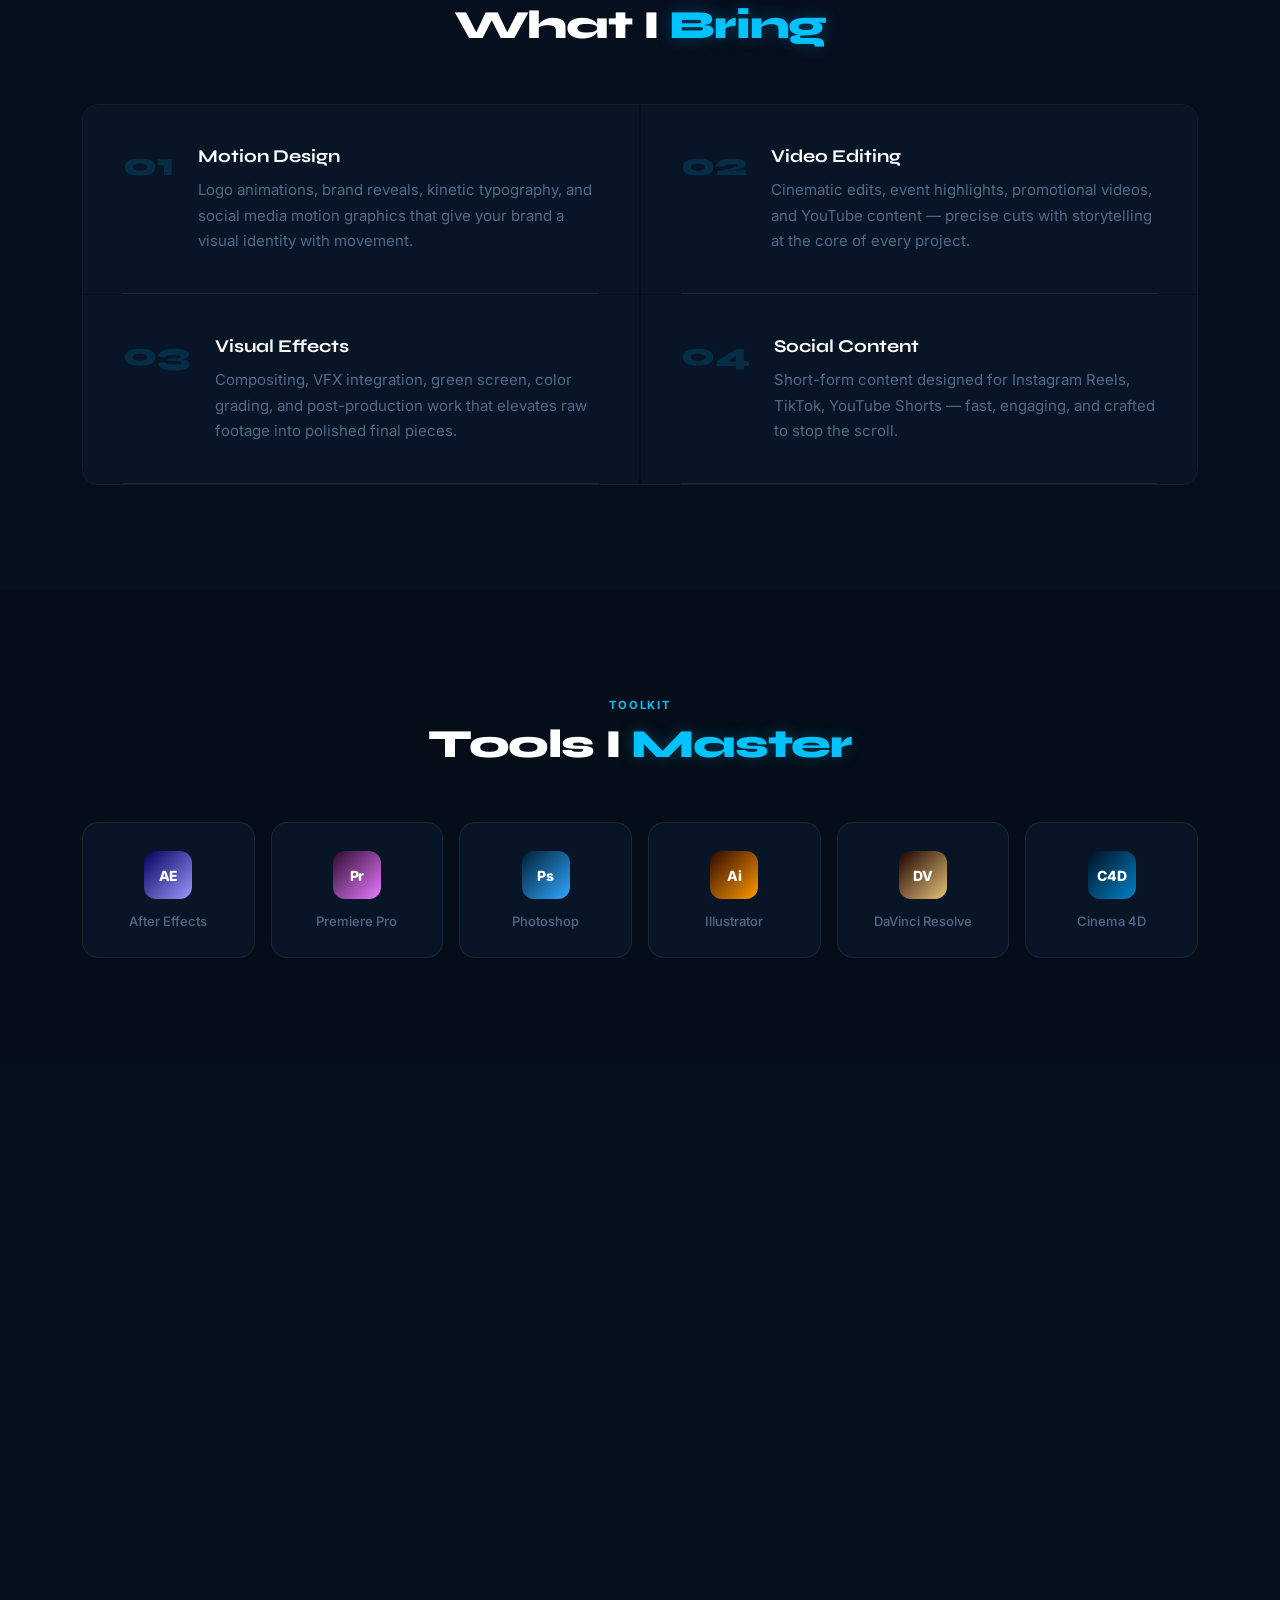
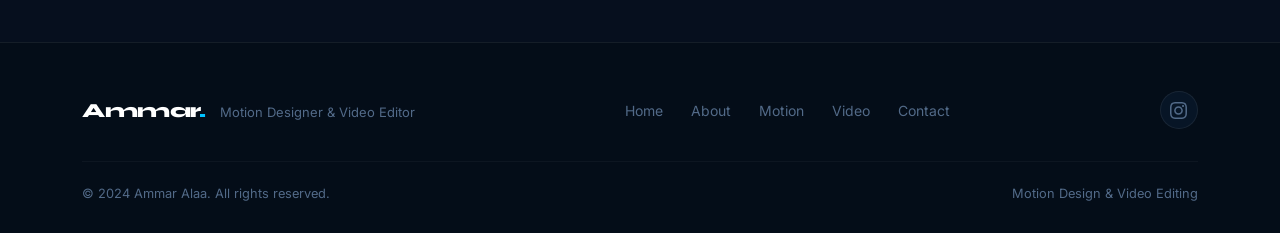
==== commit d7f7aaec: "Sync About nav link and animations across all pages - Add About nav link to about.html (marked activ" ====
--- a/about.html
+++ b/about.html
@@ -24,6 +24,7 @@
     </a>
     <ul class="nav-links" id="navLinks">
       <li><a href="index.html"        class="nav-link">Home</a></li>
+      <li><a href="about.html"        class="nav-link active">About</a></li>
       <li><a href="index.html#skills" class="nav-link">Skills</a></li>
       <li><a href="index.html#motion" class="nav-link">Motion</a></li>
       <li><a href="index.html#video"  class="nav-link">Video</a></li>
@@ -65,15 +66,15 @@
     <div class="container">
       <div class="about-hero-inner">
         <div class="about-hero-text">
-          <p class="section-tag reveal-up">About Me</p>
-          <h1 class="about-hero-title reveal-up">
+          <p class="section-tag">About Me</p>
+          <h1 class="about-hero-title">
             The Story<br/>Behind the<br/><em class="glow-text">Frames</em>
           </h1>
-          <p class="about-hero-sub reveal-up">
+          <p class="about-hero-sub">
             Hi — I'm Ammar Alaa, a motion designer and video editor from Egypt
             who lives and breathes visual storytelling.
           </p>
-          <div class="about-hero-cta reveal-up">
+          <div class="about-hero-cta">
             <a href="index.html#contact" class="btn-primary">
               <span>Work With Me</span>
               <svg viewBox="0 0 24 24" fill="none" stroke="currentColor" stroke-width="2"><path d="M5 12h14M12 5l7 7-7 7"/></svg>
@@ -84,7 +85,7 @@
             </a>
           </div>
         </div>
-        <div class="about-hero-visual reveal-right">
+        <div class="about-hero-visual">
           <div class="profile-card">
             <div class="profile-photo-wrap">
               <img
--- a/css/style.css
+++ b/css/style.css
@@ -265,7 +265,42 @@
   gap: 4rem;
   position: relative;
   z-index: 1;
-}
+  /* Subtle dot grid */
+  background-image: radial-gradient(rgba(0,194,255,0.055) 1px, transparent 1px);
+  background-size: 36px 36px;
+}
+
+/* Large cyan glow — top right (behind photo) */
+.hero::before {
+  content: '';
+  position: absolute;
+  top: -100px; right: -80px;
+  width: 680px; height: 680px;
+  background: radial-gradient(circle, rgba(0,194,255,0.11) 0%, rgba(26,111,255,0.06) 35%, transparent 65%);
+  border-radius: 50%;
+  pointer-events: none;
+  z-index: 0;
+  animation: heroBgPulse 15s ease-in-out infinite;
+}
+/* Smaller blue glow — bottom left */
+.hero::after {
+  content: '';
+  position: absolute;
+  bottom: -60px; left: -80px;
+  width: 480px; height: 480px;
+  background: radial-gradient(circle, rgba(26,111,255,0.09) 0%, transparent 60%);
+  border-radius: 50%;
+  pointer-events: none;
+  z-index: 0;
+  animation: heroBgPulse 20s ease-in-out infinite reverse;
+}
+@keyframes heroBgPulse {
+  0%, 100% { opacity: 0.5; transform: scale(1); }
+  50%       { opacity: 1;   transform: scale(1.12); }
+}
+/* Ensure content sits above bg pseudo-elements */
+.hero-left  { position: relative; z-index: 1; }
+.hero-right { position: relative; z-index: 1; }
 
 .hero-left { flex: 1; max-width: 580px; }
 
@@ -332,14 +367,14 @@
   align-items: center;
   gap: 1rem;
   width: 100%;
-  max-width: 320px;
+  max-width: 420px;
 }
 
 .hero-photo-card {
   position: relative;
   width: 100%;
-  max-width: 320px;
-  aspect-ratio: 3/4;
+  max-width: 420px;
+  aspect-ratio: 4/3;
   border-radius: 20px;
   overflow: hidden;
   border: 1px solid rgba(0, 194, 255, 0.2);
@@ -377,7 +412,7 @@
 .hero-photo {
   width: 100%; height: 100%;
   object-fit: cover;
-  object-position: center top;
+  object-position: center center;
   display: block;
 }
 .hero-photo-glow {
@@ -447,7 +482,7 @@
 }
 .section-title {
   font-family: var(--font-display);
-  font-size: clamp(1.875rem, 4.5vw, 3rem);
+  font-size: clamp(1.5rem, 3.5vw, 2.5rem);
   font-weight: 800;
   color: var(--white);
   line-height: 1.12;
@@ -769,7 +804,7 @@
 .cta-content { position: relative; z-index: 1; }
 .cta-title {
   font-family: var(--font-display);
-  font-size: clamp(1.75rem, 4vw, 2.875rem);
+  font-size: clamp(1.5rem, 3vw, 2.25rem);
   font-weight: 900;
   color: var(--white);
   line-height: 1.1;
@@ -830,14 +865,68 @@
 .footer-bottom { display: flex; align-items: center; justify-content: space-between; padding-top: 1.5rem; border-top: 1px solid rgba(255,255,255,.04); font-size: .8rem; color: var(--text-muted); flex-wrap: wrap; gap: .5rem; }
 
 /* ══════════════════════════════════════════════════════
-   REVEAL ANIMATIONS
+   HERO ENTRANCE & FLOAT ANIMATIONS
+   ══════════════════════════════════════════════════════ */
+@keyframes heroFadeUp {
+  from { opacity: 0; transform: translateY(22px); }
+  to   { opacity: 1; transform: translateY(0); }
+}
+@keyframes heroFadeRight {
+  from { opacity: 0; transform: translateX(36px); }
+  to   { opacity: 1; transform: translateX(0); }
+}
+@keyframes heroFloat {
+  0%, 100% { transform: translateY(0px); }
+  50%       { transform: translateY(-10px); }
+}
+@keyframes heroScan {
+  0%   { transform: translateY(-100%); }
+  100% { transform: translateY(300%); }
+}
+
+/* Hero left children staggered entrance */
+.hero-left > * {
+  opacity: 0;
+  animation: heroFadeUp .65s var(--ease) forwards;
+}
+.hero-left > :nth-child(1) { animation-delay: .1s; }
+.hero-left > :nth-child(2) { animation-delay: .22s; }
+.hero-left > :nth-child(3) { animation-delay: .34s; }
+.hero-left > :nth-child(4) { animation-delay: .46s; }
+.hero-left > :nth-child(5) { animation-delay: .58s; }
+
+/* Hero right entrance */
+.hero-right {
+  opacity: 0;
+  animation: heroFadeRight .9s var(--ease) .35s forwards;
+}
+
+/* Floating photo card */
+.hero-photo-card {
+  animation: heroFloat 5s ease-in-out infinite;
+}
+
+/* Scan-line shimmer across photo */
+.hero-photo-card::before {
+  content: '';
+  position: absolute;
+  left: 0; right: 0;
+  height: 30%;
+  background: linear-gradient(to bottom, transparent, rgba(0,194,255,0.07), transparent);
+  animation: heroScan 5s ease-in-out infinite;
+  pointer-events: none;
+  z-index: 3;
+}
+
+/* ══════════════════════════════════════════════════════
+   REVEAL ANIMATIONS (scroll-triggered sections)
    ══════════════════════════════════════════════════════ */
 .reveal-up, .reveal-left, .reveal-right {
-  opacity: 0; transition: opacity .5s ease, transform .5s ease;
-}
-.reveal-up    { transform: translateY(22px); }
-.reveal-left  { transform: translateX(-28px); }
-.reveal-right { transform: translateX(28px); }
+  opacity: 0; transition: opacity .3s ease, transform .3s ease;
+}
+.reveal-up    { transform: translateY(16px); }
+.reveal-left  { transform: translateX(-20px); }
+.reveal-right { transform: translateX(20px); }
 .reveal-up.in-view, .reveal-left.in-view, .reveal-right.in-view { opacity: 1; transform: translate(0); }
 
 /* ══════════════════════════════════════════════════════
@@ -877,16 +966,9 @@
   .hero-right { max-width: 320px; width: 100%; }
   .hero-float-cards { max-width: 100%; }
 
-  /* ── Mobile Navbar: center logo, hamburger right, hide nav-right ── */
-  .navbar { justify-content: center; position: relative; }
+  /* ── Mobile Navbar: logo left (space-between), hamburger right, hide nav-right ── */
   .nav-right { display: none; }
-  .hamburger {
-    display: flex;
-    position: absolute;
-    right: 1.5rem;
-    top: 50%;
-    transform: translateY(-50%);
-  }
+  .hamburger { display: flex; }
 
   .nav-links {
     /* Always in DOM — controlled by opacity/transform */
@@ -963,6 +1045,9 @@
   .footer-social { justify-content: center; }
   .footer-bottom { flex-direction: column; text-align: center; }
   .section { padding: 4.5rem 0; }
+  /* Footer: hide "Ammar." text, center logo image only */
+  .footer-logo { justify-content: center; }
+  .footer-logo-text { display: none; }
 }
 
 @media (max-width: 480px) {
--- a/css/about.css
+++ b/css/about.css
@@ -1,6 +1,26 @@
 /* ══════════════════════════════════════════════════════
    About Page — Specific Styles
    ══════════════════════════════════════════════════════ */
+
+/* ─── About Hero Entrance Animations ─────────────────── */
+.about-hero-text > * {
+  opacity: 0;
+  animation: heroFadeUp .65s var(--ease) forwards;
+}
+.about-hero-text > :nth-child(1) { animation-delay: .1s; }
+.about-hero-text > :nth-child(2) { animation-delay: .22s; }
+.about-hero-text > :nth-child(3) { animation-delay: .34s; }
+.about-hero-text > :nth-child(4) { animation-delay: .46s; }
+
+.about-hero-visual {
+  opacity: 0;
+  animation: heroFadeRight .9s var(--ease) .35s forwards;
+}
+
+/* Profile card continuous float */
+.profile-card {
+  animation: heroFloat 5s ease-in-out infinite;
+}
 
 /* ─── About Hero ──────────────────────────────────────── */
 .about-hero {
@@ -19,7 +39,7 @@
 }
 .about-hero-title {
   font-family: var(--font-display);
-  font-size: clamp(2.5rem, 5vw, 4rem);
+  font-size: clamp(1.875rem, 4vw, 3rem);
   font-weight: 900;
   color: var(--white);
   line-height: 1.08;
@@ -315,7 +335,7 @@
 }
 .cta-title {
   font-family: var(--font-display);
-  font-size: clamp(1.75rem, 4vw, 3rem);
+  font-size: clamp(1.5rem, 3vw, 2.25rem);
   font-weight: 900;
   color: var(--white);
   letter-spacing: -.03em;
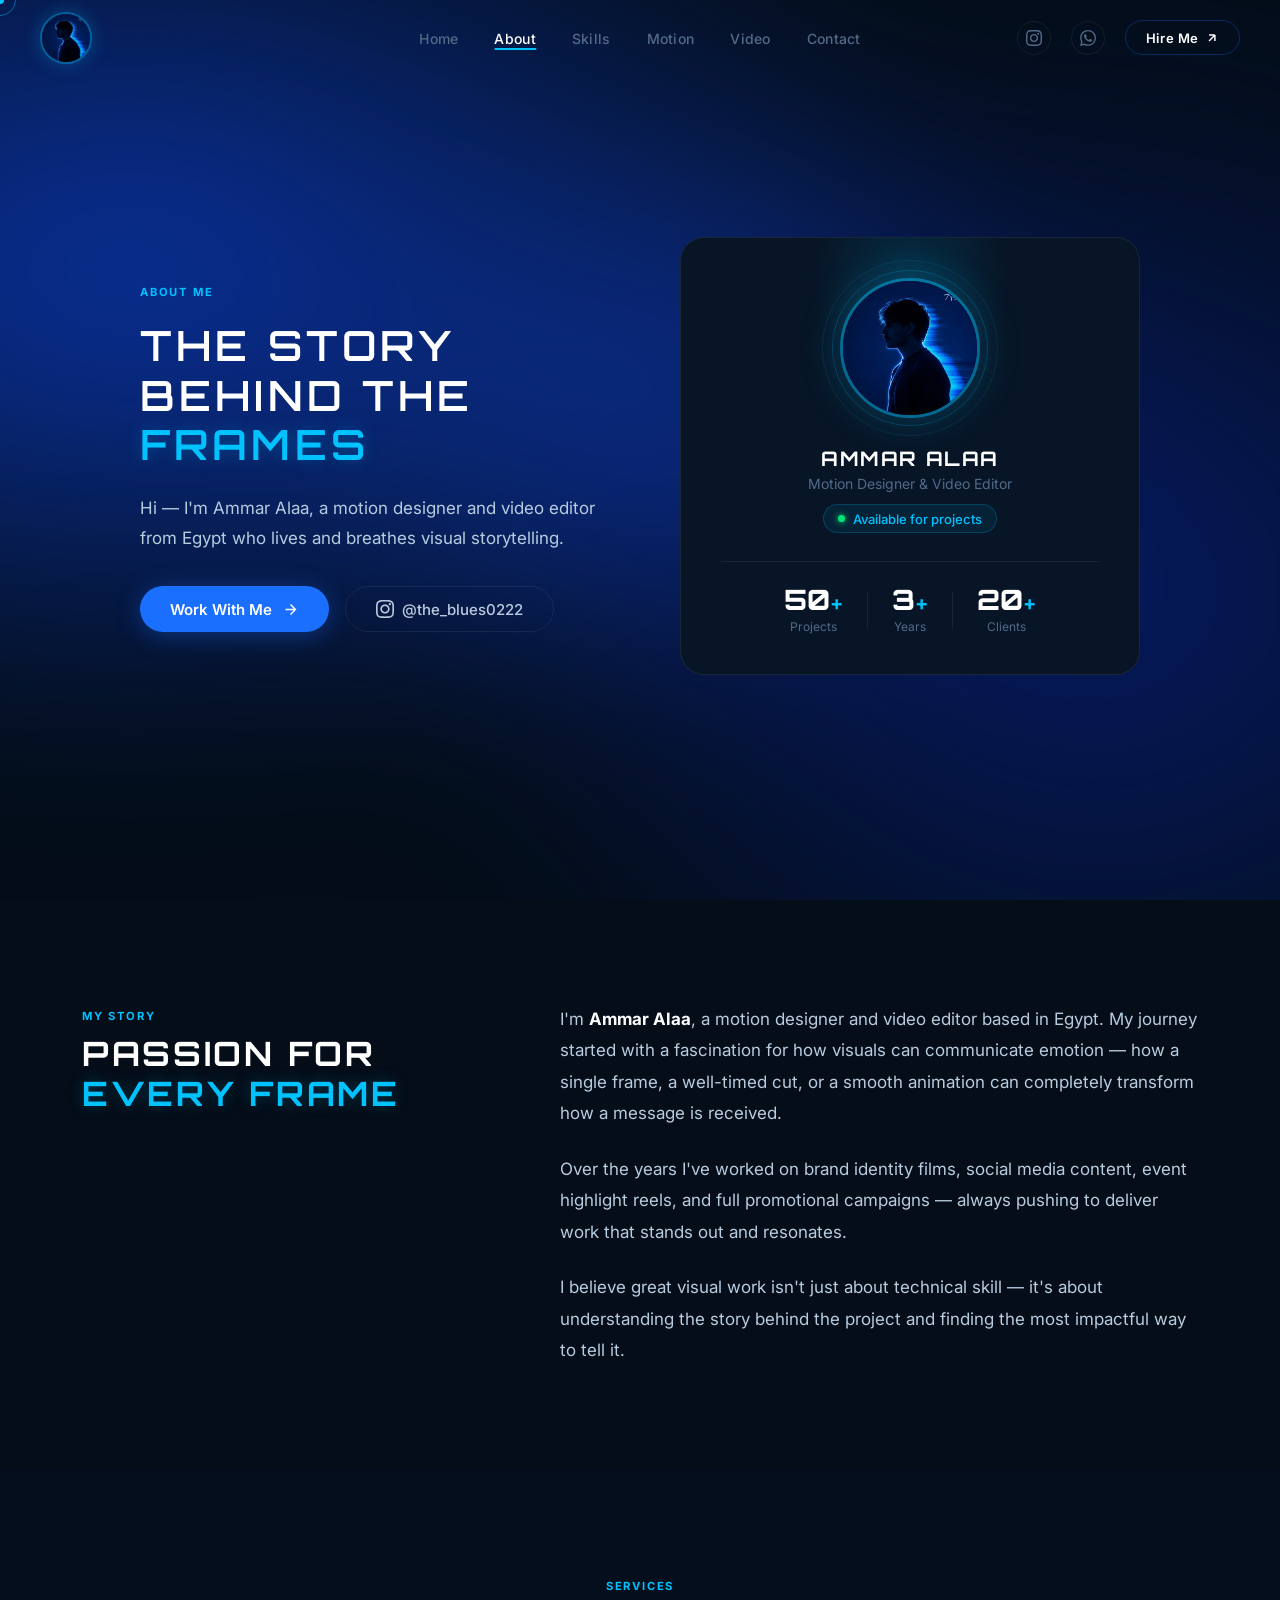
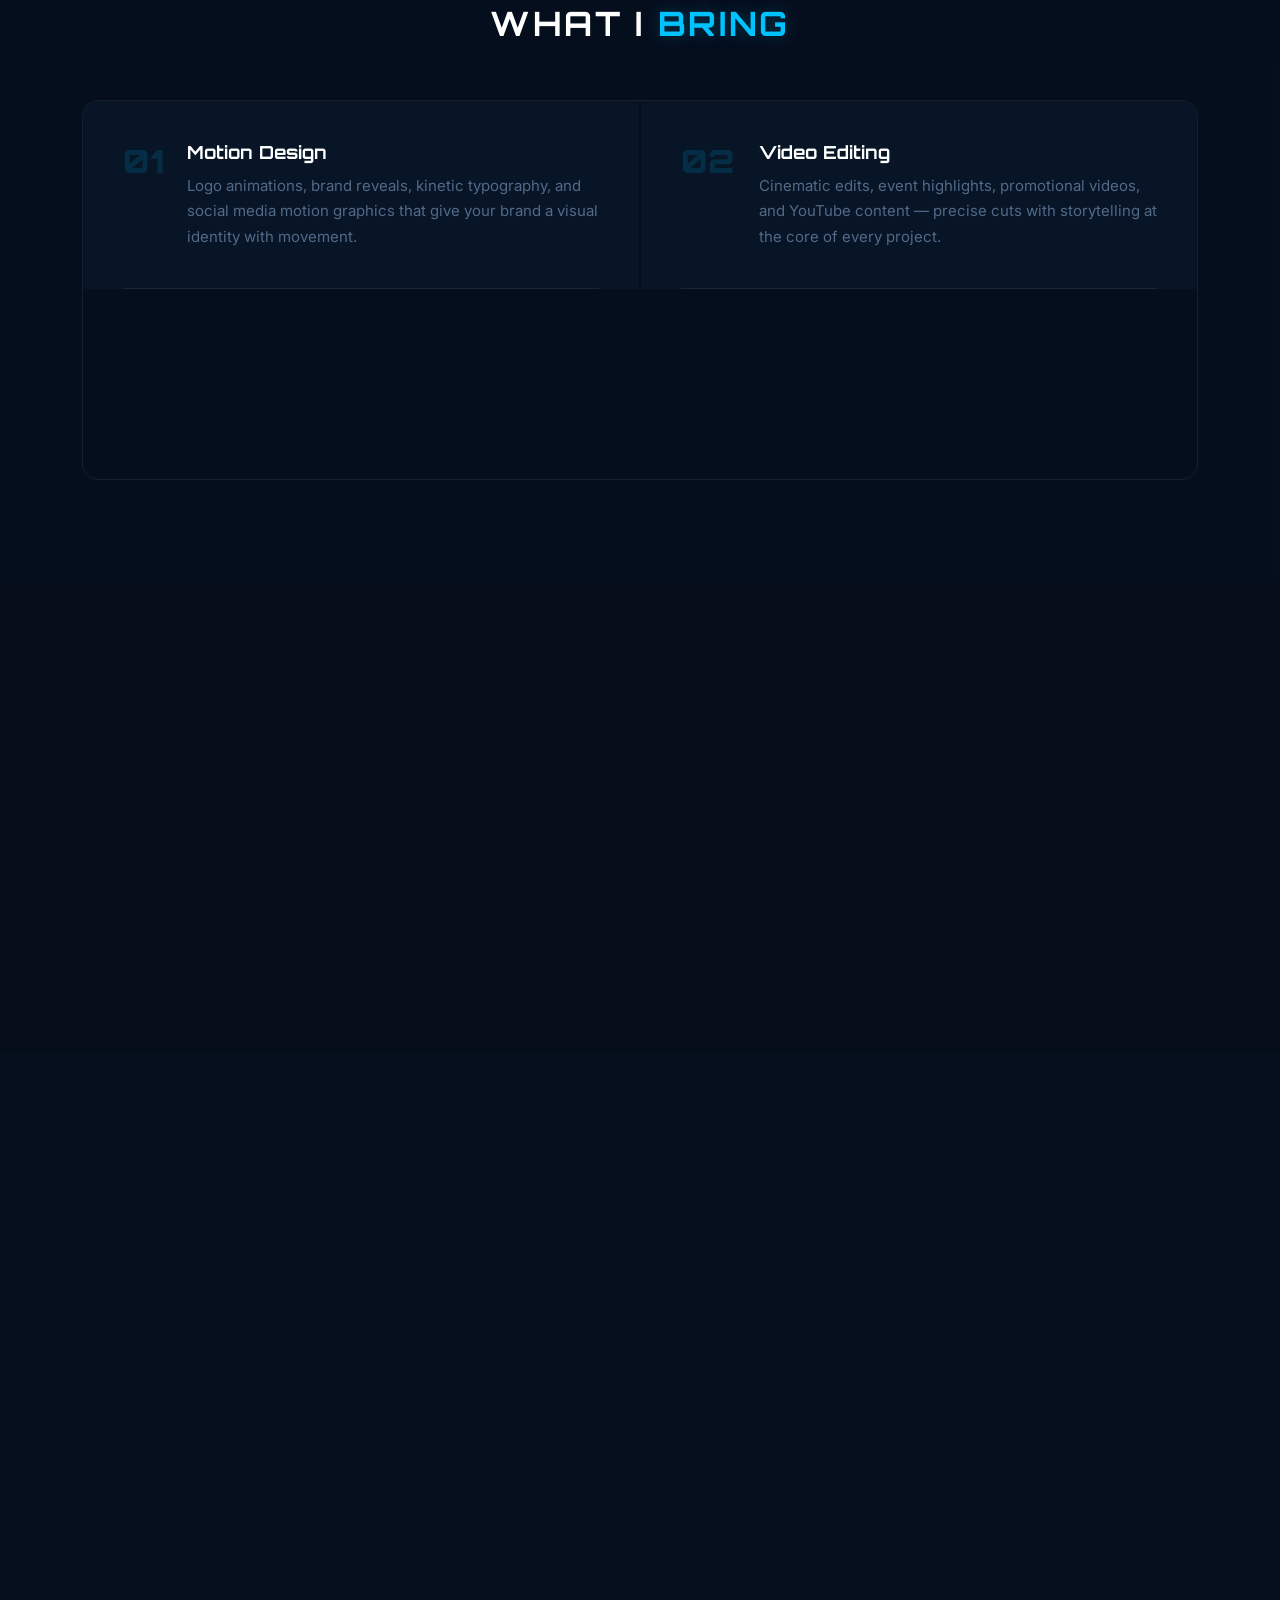
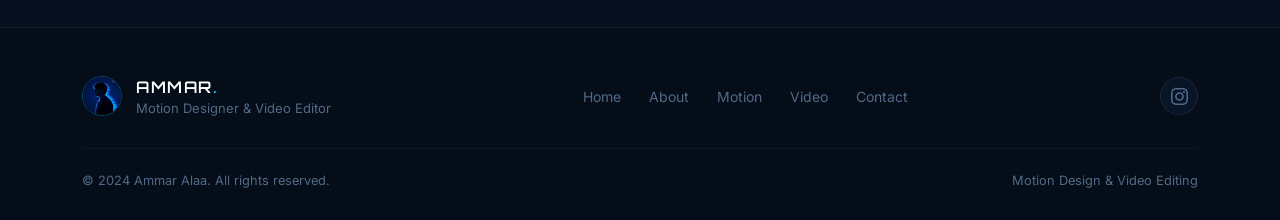
==== commit aa6aa887: "Update text, about page bg/footer, and Orbitron fixes - index.html: 'Happy Clients' → 'Satisfied Cli" ====
--- a/about.html
+++ b/about.html
@@ -9,9 +9,15 @@
   <link rel="stylesheet" href="css/about.css" />
   <link rel="preconnect" href="https://fonts.googleapis.com" />
   <link rel="preconnect" href="https://fonts.gstatic.com" crossorigin />
-  <link href="https://fonts.googleapis.com/css2?family=Inter:wght@300;400;500;600;700;800;900&family=Syne:wght@400;500;600;700;800&display=swap" rel="stylesheet" />
+  <link href="https://fonts.googleapis.com/css2?family=Inter:wght@300;400;500;600;700;800;900&family=Orbitron:wght@400;500;600;700;800;900&display=swap" rel="stylesheet" />
 </head>
 <body>
+
+  <!-- ─── Site Background ───────────────────────────────── -->
+  <div class="site-bg" aria-hidden="true">
+    <div class="site-bg-warp"></div>
+    <div class="site-bg-noise"></div>
+  </div>
 
   <!-- ─── Cursor ─────────────────────────────────────────── -->
   <div class="cursor" id="cursor"></div>
@@ -261,15 +267,18 @@
     <div class="container">
       <div class="footer-top">
         <div class="footer-logo">
-          <span class="logo-name">Ammar<span class="logo-dot">.</span></span>
-          <p>Motion Designer & Video Editor</p>
+          <img src="assets/ammar-profile.jpg" alt="Ammar Alaa" class="footer-logo-img" />
+          <div class="footer-logo-text">
+            <span class="logo-name">Ammar<span class="logo-dot">.</span></span>
+            <p>Motion Designer & Video Editor</p>
+          </div>
         </div>
         <nav class="footer-nav">
           <a href="index.html">Home</a>
           <a href="about.html">About</a>
           <a href="index.html#motion">Motion</a>
           <a href="index.html#video">Video</a>
-          <a href="index.html#contact">Contact</a>
+          <a href="contact.html">Contact</a>
         </nav>
         <div class="footer-social">
           <a href="https://www.instagram.com/the_blues0222" target="_blank" rel="noopener" aria-label="Instagram">
--- a/css/style.css
+++ b/css/style.css
@@ -21,17 +21,17 @@
   --radius-sm:    10px;
   --nav-h:        76px;
   --font-sans:    'Inter', system-ui, sans-serif;
-  --font-display: 'Syne', 'Inter', sans-serif;
+  --font-display: 'Orbitron', 'Inter', sans-serif;
   --ease:         cubic-bezier(0.4, 0, 0.2, 1);
   --transition:   0.3s cubic-bezier(0.4, 0, 0.2, 1);
 }
 
 /* ─── Reset ───────────────────────────────────────────── */
 *, *::before, *::after { box-sizing: border-box; margin: 0; padding: 0; }
-html { scroll-behavior: smooth; font-size: 16px; }
+html { scroll-behavior: smooth; font-size: 16px; background: var(--bg); }
 body {
   font-family: var(--font-sans);
-  background: var(--bg);
+  background: transparent;   /* fixed site-bg is the page background */
   color: var(--text);
   overflow-x: hidden;
   cursor: none;
@@ -87,7 +87,9 @@
   z-index: 100;
   border-bottom: 1px solid transparent;
   transition: background var(--transition), border-color var(--transition), backdrop-filter var(--transition);
-}
+  cursor: auto;
+}
+.navbar *, .navbar a, .navbar button { cursor: auto; }
 .navbar.scrolled {
   background: rgba(4, 13, 24, 0.92);
   backdrop-filter: blur(24px);
@@ -252,57 +254,73 @@
 .btn-full { width: 100%; justify-content: center; border-radius: var(--radius); }
 
 /* ══════════════════════════════════════════════════════
-   HERO
+   SITE-WIDE ETHEREAL SHADOW BACKGROUND
+   100% GPU — CSS gradients + keyframes, zero SVG filters
+   ══════════════════════════════════════════════════════ */
+.site-bg {
+  position: fixed;
+  inset: 0;
+  z-index: -1;
+  overflow: hidden;
+  pointer-events: none;
+}
+
+
+/* Blurred gradient blob, slowly drifting via transform (always GPU) */
+.site-bg-warp {
+  position: absolute;
+  inset: -50%;
+  background:
+    radial-gradient(ellipse 55% 45% at 30% 40%, rgba(10, 50, 160, 1)    0%, transparent 60%),
+    radial-gradient(ellipse 45% 55% at 68% 58%, rgba(6,  28, 110, 0.85) 0%, transparent 58%),
+    radial-gradient(ellipse 35% 35% at 52% 48%, rgba(18, 65, 200, 0.6)  0%, transparent 52%);
+  filter: blur(90px);
+  animation: siteBgDrift 20s ease-in-out infinite alternate;
+  will-change: transform;
+}
+@keyframes siteBgDrift {
+  0%   { transform: scale(1.00) rotate(0deg)    translate(0%,  0%); }
+  25%  { transform: scale(1.06) rotate(2deg)    translate(4%,  3%); }
+  50%  { transform: scale(1.03) rotate(-1.5deg) translate(-3%, 5%); }
+  75%  { transform: scale(1.07) rotate(3deg)    translate(3%, -4%); }
+  100% { transform: scale(1.04) rotate(-2deg)   translate(-4%, 2%); }
+}
+
+/* Grain overlay — static texture, one GPU upload */
+.site-bg-noise {
+  position: absolute;
+  inset: 0;
+  background-image: url('https://framerusercontent.com/images/g0QcWrxr87K0ufOxIUFBakwYA8.png');
+  background-size: 240px;
+  background-repeat: repeat;
+  opacity: 0.4;
+  pointer-events: none;
+}
+
+/* ══════════════════════════════════════════════════════
+   HERO — Two-column split (bg is handled by site-bg)
    ══════════════════════════════════════════════════════ */
 .hero {
   min-height: 100vh;
   display: flex;
+  flex-direction: row;
   align-items: center;
   justify-content: space-between;
-  padding: var(--nav-h) 2.5rem 4rem;
+  gap: 4rem;
+  padding: var(--nav-h) 5rem 4rem;
   max-width: 1280px;
   margin: 0 auto;
-  gap: 4rem;
   position: relative;
   z-index: 1;
-  /* Subtle dot grid */
-  background-image: radial-gradient(rgba(0,194,255,0.055) 1px, transparent 1px);
-  background-size: 36px 36px;
-}
-
-/* Large cyan glow — top right (behind photo) */
-.hero::before {
-  content: '';
-  position: absolute;
-  top: -100px; right: -80px;
-  width: 680px; height: 680px;
-  background: radial-gradient(circle, rgba(0,194,255,0.11) 0%, rgba(26,111,255,0.06) 35%, transparent 65%);
-  border-radius: 50%;
-  pointer-events: none;
-  z-index: 0;
-  animation: heroBgPulse 15s ease-in-out infinite;
-}
-/* Smaller blue glow — bottom left */
-.hero::after {
-  content: '';
-  position: absolute;
-  bottom: -60px; left: -80px;
-  width: 480px; height: 480px;
-  background: radial-gradient(circle, rgba(26,111,255,0.09) 0%, transparent 60%);
-  border-radius: 50%;
-  pointer-events: none;
-  z-index: 0;
-  animation: heroBgPulse 20s ease-in-out infinite reverse;
-}
-@keyframes heroBgPulse {
-  0%, 100% { opacity: 0.5; transform: scale(1); }
-  50%       { opacity: 1;   transform: scale(1.12); }
-}
-/* Ensure content sits above bg pseudo-elements */
-.hero-left  { position: relative; z-index: 1; }
-.hero-right { position: relative; z-index: 1; }
-
-.hero-left { flex: 1; max-width: 580px; }
+}
+
+/* ─── Left column ─────────────────────────────────────── */
+.hero-left {
+  flex: 1;
+  max-width: 560px;
+  position: relative;
+  z-index: 1;
+}
 
 .hero-tag {
   display: inline-flex;
@@ -330,89 +348,55 @@
   50%      { opacity:.5; box-shadow: 0 0 3px var(--blue-neon); }
 }
 
-.hero-role {
-  font-size: .8125rem;
-  font-weight: 700;
-  letter-spacing: .18em;
+.hero-title {
+  font-family: var(--font-display);
+  font-size: clamp(1.5rem, 3vw, 2.6rem);
+  font-weight: 600;
+  color: var(--white);
+  letter-spacing: 0.12em;
   text-transform: uppercase;
-  color: var(--text-muted);
-  margin-bottom: .875rem;
-}
-
-
-.hero-location {
-  font-size: .9375rem;
-  color: var(--text-muted);
+  line-height: 1.2;
   margin-bottom: 1.25rem;
-  letter-spacing: .02em;
 }
 
 .hero-sub {
   font-size: 1rem;
   color: var(--text);
   line-height: 1.75;
-  margin-bottom: 2.25rem;
+  margin-bottom: 2rem;
   max-width: 460px;
 }
 .hero-sub strong { color: var(--white); font-weight: 600; }
 
 .hero-cta { display: flex; gap: .875rem; flex-wrap: wrap; }
 
-/* ─── Hero Right — Profile Photo Card ────────────────── */
-.hero-right { flex: 1; max-width: 420px; display: flex; justify-content: center; }
+/* ─── Right column — Photo ────────────────────────────── */
+.hero-right {
+  position: relative;
+  z-index: 1;
+  flex-shrink: 0;
+}
 
 .hero-photo-wrap {
   display: flex;
   flex-direction: column;
   align-items: center;
-  gap: 1rem;
-  width: 100%;
-  max-width: 420px;
 }
 
 .hero-photo-card {
   position: relative;
-  width: 100%;
-  max-width: 420px;
-  aspect-ratio: 4/3;
+  width: 320px;
+  aspect-ratio: 3/4;
   border-radius: 20px;
   overflow: hidden;
-  border: 1px solid rgba(0, 194, 255, 0.2);
-  box-shadow: 0 0 60px rgba(0, 194, 255, 0.12), 0 30px 80px rgba(0,0,0,.6);
-}
-
-/* Floating info cards below photo */
-.hero-float-cards {
-  display: grid;
-  grid-template-columns: 1fr 1fr;
-  gap: .75rem;
-  width: 100%;
-}
-.hero-float-card {
-  display: flex;
-  align-items: center;
-  gap: .625rem;
-  padding: .875rem 1rem;
-  background: var(--bg-card);
-  border: 1px solid var(--border);
-  border-radius: var(--radius-sm);
-  transition: border-color var(--transition), background var(--transition);
-}
-.hero-float-card:hover { border-color: var(--border-blue); background: var(--bg-card-2); }
-.hero-float-icon {
-  width: 32px; height: 32px;
-  background: rgba(0,194,255,.1);
-  border-radius: 8px;
-  display: flex; align-items: center; justify-content: center;
-  flex-shrink: 0;
-}
-.hero-float-icon svg { width: 15px; height: 15px; color: var(--blue-neon); }
-.hero-float-label { font-size: .65rem; color: var(--text-muted); letter-spacing: .04em; text-transform: uppercase; margin-bottom: .1rem; }
-.hero-float-value { font-size: .8125rem; font-weight: 700; color: var(--white); white-space: nowrap; }
+  border: 1px solid rgba(0, 194, 255, 0.25);
+  box-shadow: 0 0 80px rgba(0, 194, 255, 0.15), 0 30px 80px rgba(0,0,0,.6);
+}
+
 .hero-photo {
   width: 100%; height: 100%;
   object-fit: cover;
-  object-position: center center;
+  object-position: center top;
   display: block;
 }
 .hero-photo-glow {
@@ -445,31 +429,11 @@
   animation: dotPulse 2s infinite;
 }
 
-/* ─── Scroll Hint ─────────────────────────────────────── */
-.hero-scroll-hint {
-  position: absolute;
-  bottom: 2rem; left: 50%;
-  transform: translateX(-50%);
-  display: flex; flex-direction: column; align-items: center; gap: .5rem;
-  font-size: .7rem; letter-spacing: .12em; text-transform: uppercase; color: var(--text-muted);
-}
-.scroll-line {
-  width: 1px; height: 36px;
-  background: linear-gradient(to bottom, var(--blue-neon), transparent);
-  animation: scrollDown 2s ease-in-out infinite;
-}
-@keyframes scrollDown {
-  0%   { transform: scaleY(0); transform-origin: top; }
-  50%  { transform: scaleY(1); transform-origin: top; }
-  51%  { transform: scaleY(1); transform-origin: bottom; }
-  100% { transform: scaleY(0); transform-origin: bottom; }
-}
-
 /* ══════════════════════════════════════════════════════
    SECTIONS SHARED
    ══════════════════════════════════════════════════════ */
 .section { padding: 6.5rem 0; position: relative; z-index: 1; }
-.section-alt { background: var(--bg-2); }
+.section-alt { background: rgba(6, 15, 30, 0.88); }
 .section-header { text-align: center; margin-bottom: 3.5rem; }
 .section-tag {
   display: inline-block;
@@ -482,11 +446,12 @@
 }
 .section-title {
   font-family: var(--font-display);
-  font-size: clamp(1.5rem, 3.5vw, 2.5rem);
-  font-weight: 800;
+  font-size: clamp(1.25rem, 3vw, 2.1rem);
+  font-weight: 700;
   color: var(--white);
-  line-height: 1.12;
-  letter-spacing: -.03em;
+  line-height: 1.2;
+  letter-spacing: 0.08em;
+  text-transform: uppercase;
 }
 .section-desc {
   margin-top: .875rem;
@@ -503,7 +468,7 @@
 }
 
 /* Helper */
-.logo-name { font-family: var(--font-display); font-size: 1.25rem; font-weight: 800; color: var(--white); letter-spacing: -.02em; }
+.logo-name { font-family: var(--font-display); font-size: 1rem; font-weight: 600; color: var(--white); letter-spacing: 0.1em; text-transform: uppercase; }
 .logo-dot  { color: var(--blue-neon); }
 
 /* ══════════════════════════════════════════════════════
@@ -893,12 +858,11 @@
 .hero-left > :nth-child(2) { animation-delay: .22s; }
 .hero-left > :nth-child(3) { animation-delay: .34s; }
 .hero-left > :nth-child(4) { animation-delay: .46s; }
-.hero-left > :nth-child(5) { animation-delay: .58s; }
 
 /* Hero right entrance */
 .hero-right {
   opacity: 0;
-  animation: heroFadeRight .9s var(--ease) .35s forwards;
+  animation: heroFadeRight .9s var(--ease) .3s forwards;
 }
 
 /* Floating photo card */
@@ -957,14 +921,13 @@
 }
 
 @media (max-width: 900px) {
-  .hero { flex-direction: column; text-align: center; padding: calc(var(--nav-h) + 3rem) 1.5rem 3rem; min-height: unset; }
+  .hero { flex-direction: column; text-align: center; padding: calc(var(--nav-h) + 3rem) 1.5rem 3rem; min-height: 100vh; gap: 2.5rem; }
   .hero-left { max-width: 100%; }
-  .hero-tag  { margin-left: auto; margin-right: auto; }
+  .hero-tag  { margin: 0 auto 1.25rem; }
+  .hero-sub  { margin-left: auto; margin-right: auto; }
   .hero-cta  { justify-content: center; }
-  .hero-stats { justify-content: center; }
-  .hero-sub  { margin-left: auto; margin-right: auto; }
-  .hero-right { max-width: 320px; width: 100%; }
-  .hero-float-cards { max-width: 100%; }
+  .hero-right { width: 100%; display: flex; justify-content: center; }
+  .hero-photo-card { width: 260px; }
 
   /* ── Mobile Navbar: logo left (space-between), hamburger right, hide nav-right ── */
   .nav-right { display: none; }
@@ -1056,5 +1019,5 @@
   .stat-num { font-size: 1.625rem; }
   .projects-grid { grid-template-columns: 1fr; }
   .about-img-placeholder { width: 260px; height: 350px; }
-  .hero-title { font-size: clamp(3rem, 14vw, 5rem); }
-}
+  .hero-photo-card { width: 220px; }
+}
--- a/css/about.css
+++ b/css/about.css
@@ -39,11 +39,12 @@
 }
 .about-hero-title {
   font-family: var(--font-display);
-  font-size: clamp(1.875rem, 4vw, 3rem);
-  font-weight: 900;
-  color: var(--white);
-  line-height: 1.08;
-  letter-spacing: -.03em;
+  font-size: clamp(1.5rem, 3.5vw, 2.6rem);
+  font-weight: 600;
+  color: var(--white);
+  line-height: 1.2;
+  letter-spacing: 0.1em;
+  text-transform: uppercase;
   margin: .75rem 0 1.5rem;
 }
 .about-hero-sub {
@@ -139,10 +140,11 @@
 }
 .profile-info h2 {
   font-family: var(--font-display);
-  font-size: 1.5rem;
-  font-weight: 800;
-  color: var(--white);
-  letter-spacing: -.02em;
+  font-size: 1.25rem;
+  font-weight: 700;
+  color: var(--white);
+  letter-spacing: 0.08em;
+  text-transform: uppercase;
   margin-bottom: .25rem;
 }
 .profile-info p {
@@ -335,11 +337,12 @@
 }
 .cta-title {
   font-family: var(--font-display);
-  font-size: clamp(1.5rem, 3vw, 2.25rem);
-  font-weight: 900;
-  color: var(--white);
-  letter-spacing: -.03em;
-  line-height: 1.1;
+  font-size: clamp(1.25rem, 2.5vw, 1.9rem);
+  font-weight: 700;
+  color: var(--white);
+  letter-spacing: 0.08em;
+  text-transform: uppercase;
+  line-height: 1.2;
   margin: .75rem 0 1rem;
   position: relative;
 }
